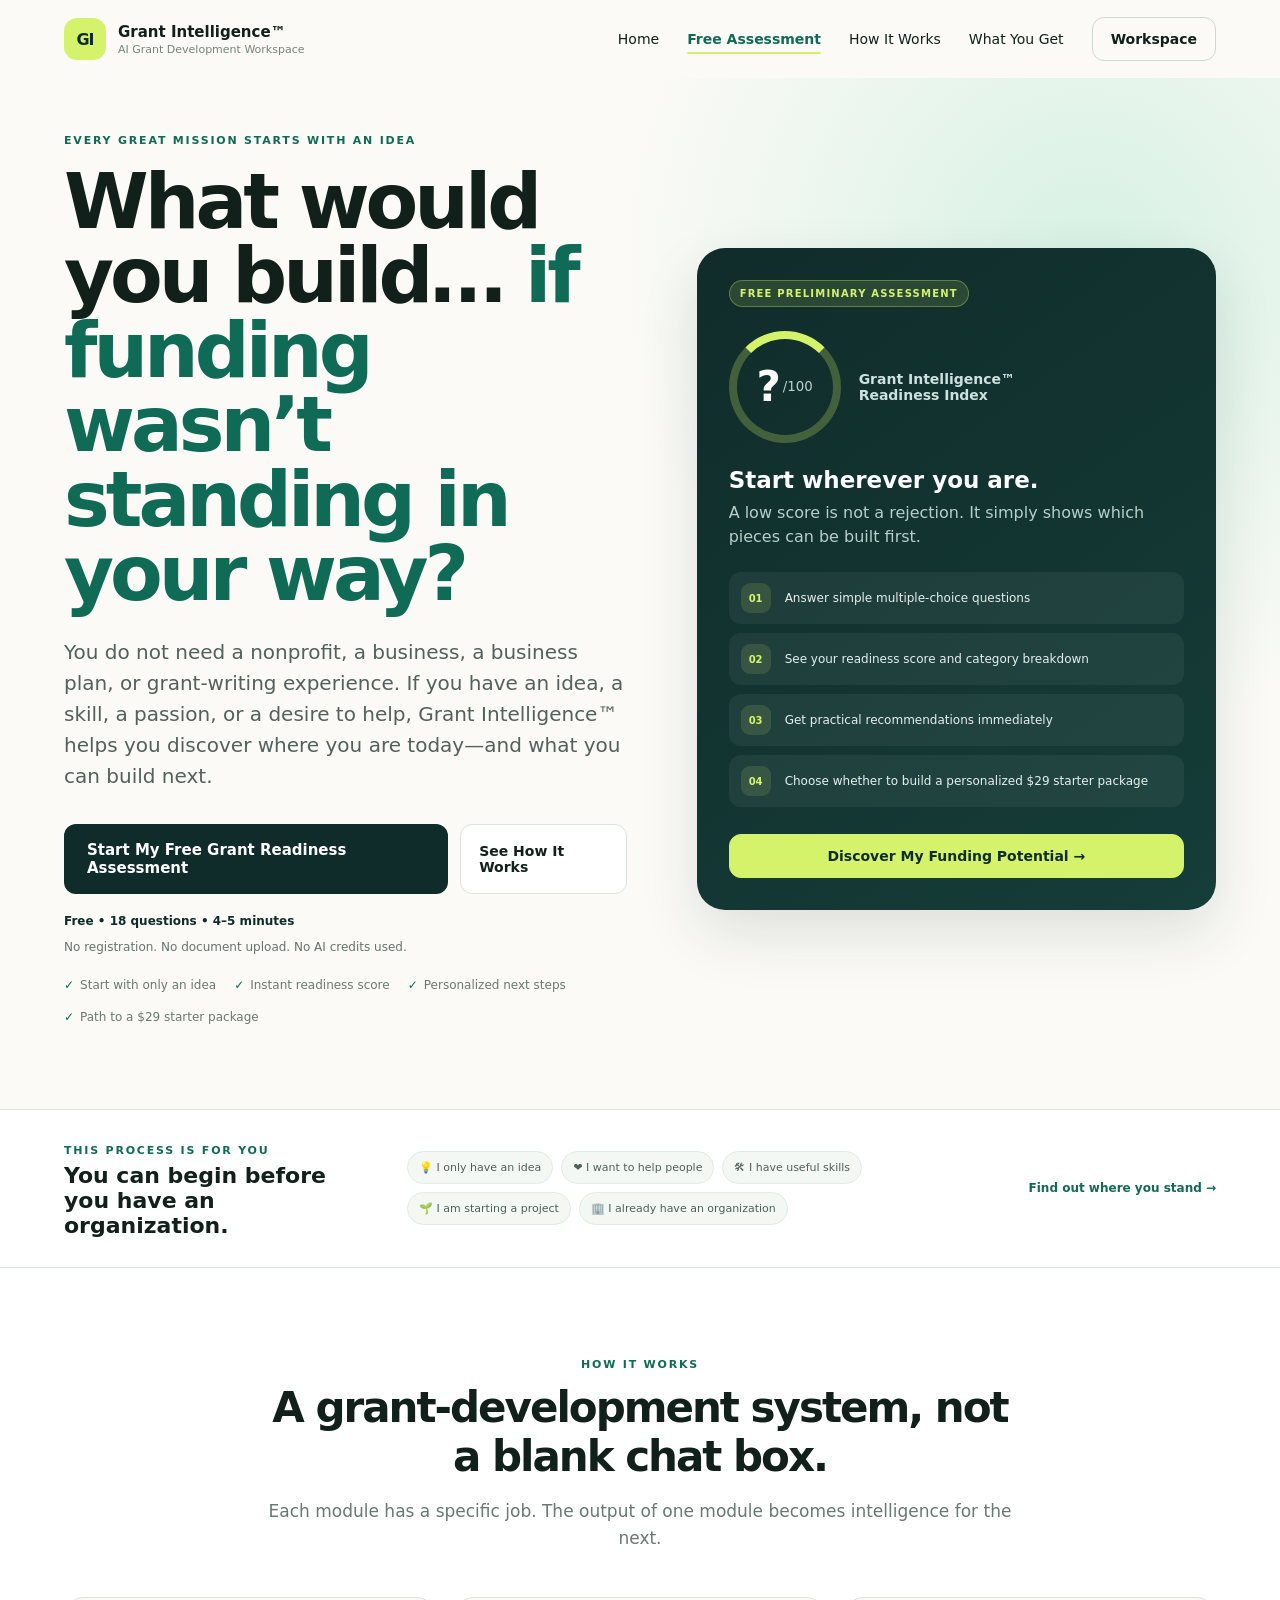
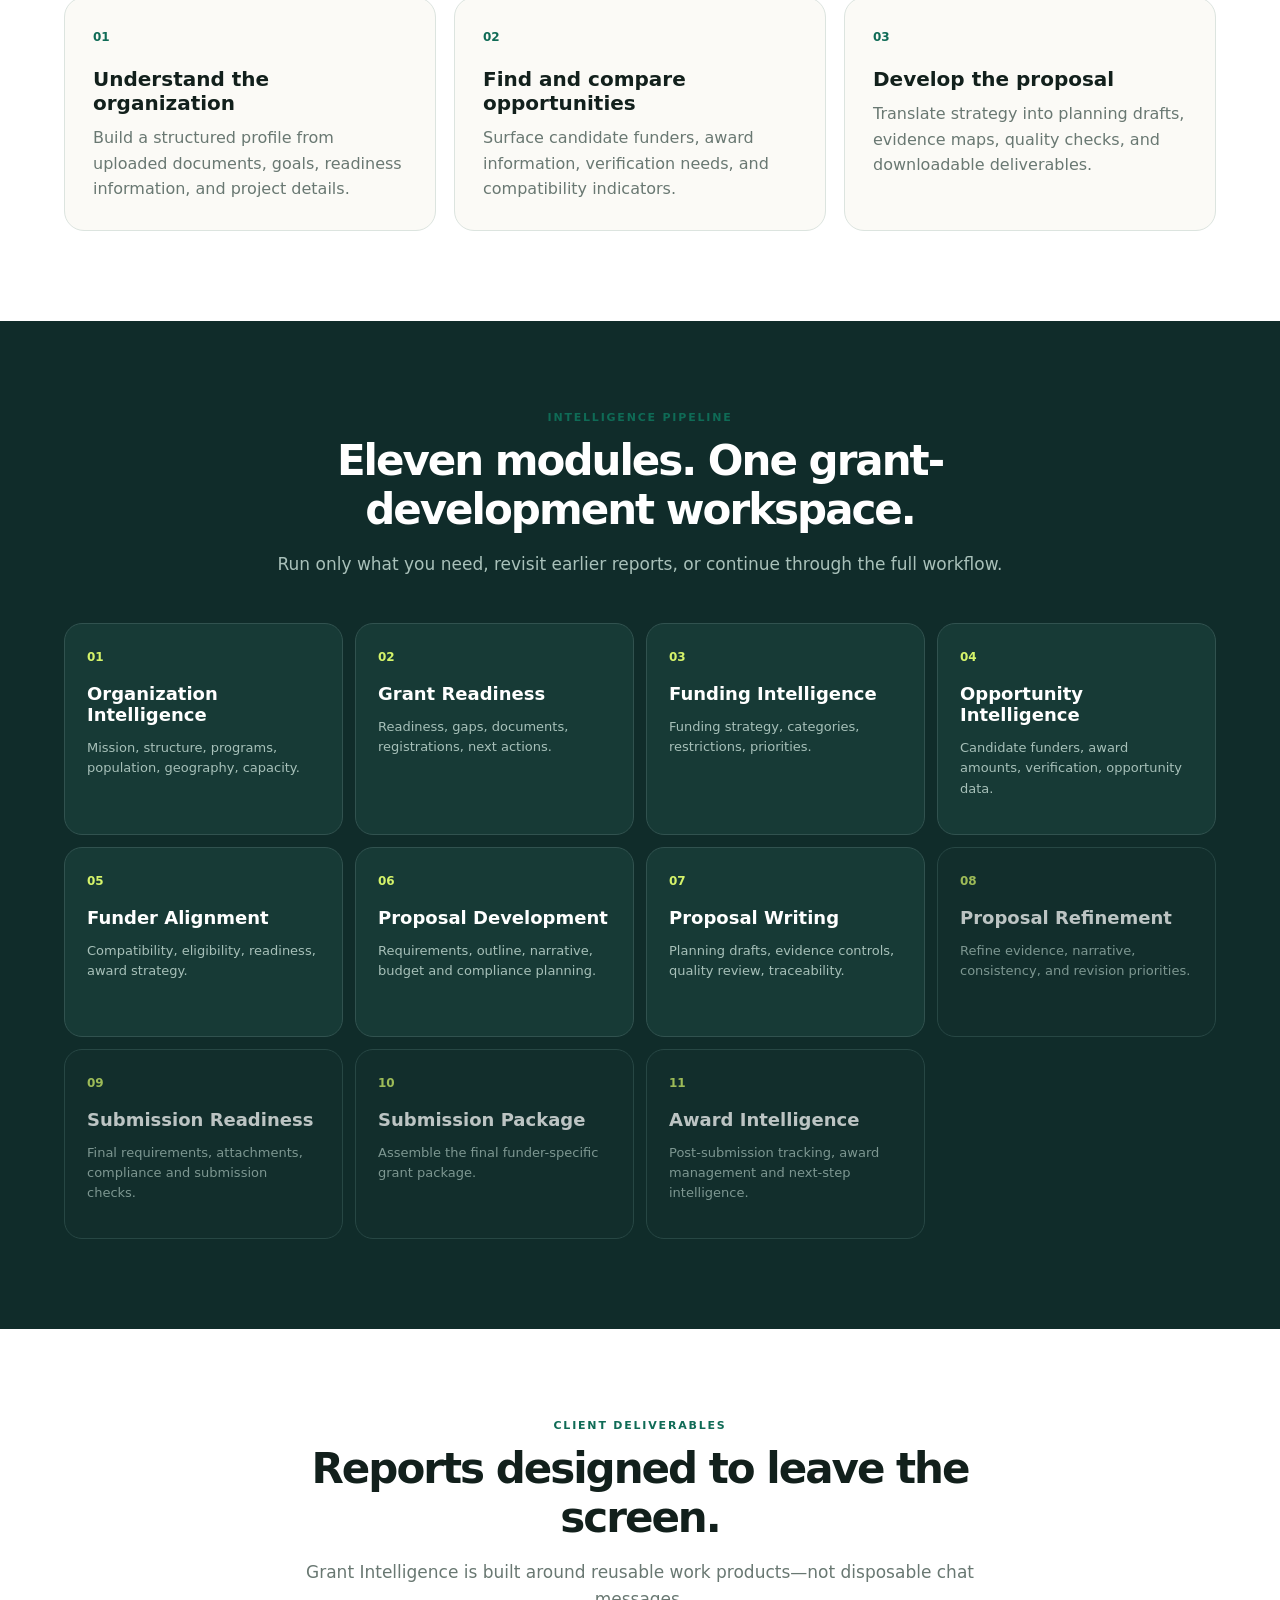
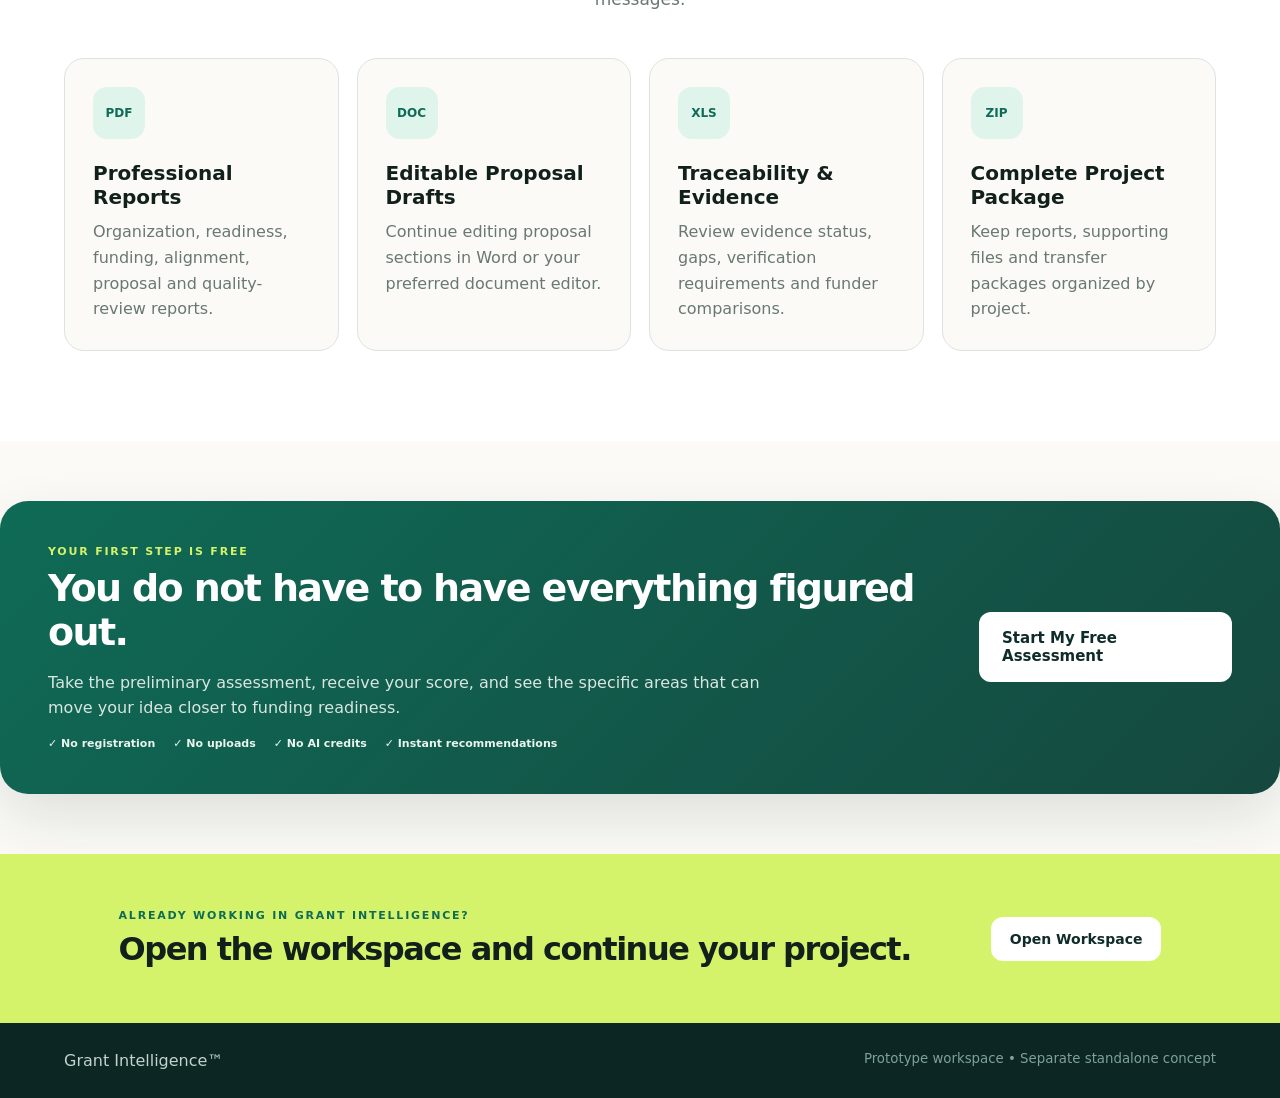
==== index.html @ 26dff858 "Add files via upload" ====
<!doctype html>
<html lang="en">
<head>
  <meta charset="utf-8" />
  <meta name="viewport" content="width=device-width, initial-scale=1" />
  <title>Grant Intelligence™ | AI Grant Development Workspace</title>
  <meta name="description" content="Grant Intelligence is an AI-assisted workspace for grant readiness, opportunity discovery, funder alignment, proposal development, and report generation." />
  <link rel="stylesheet" href="styles.css" />
</head>
<body class="landing-body">
<header class="site-header landing-header">
  <a class="brand" href="index.html" aria-label="Grant Intelligence home">
    <span class="brand-mark">GI</span>
    <span><strong>Grant Intelligence™</strong><small>AI Grant Development Workspace</small></span>
  </a>
  <nav class="landing-nav">
    <a href="index.html">Home</a>
    <a class="nav-assessment" href="readiness.html">Free Assessment</a>
    <a href="#how">How It Works</a>
    <a href="#deliverables">What You Get</a>
    <a class="button button-ghost" href="workspace.html">Workspace</a>
  </nav>
</header>

<main>
  <section class="hero-shell hero-assessment-first">
    <div class="hero-grid">
      <div class="hero-copy">
        <div class="eyebrow">EVERY GREAT MISSION STARTS WITH AN IDEA</div>
        <h1>What would you build… <span>if funding wasn’t standing in your way?</span></h1>
        <p class="hero-lead">You do not need a nonprofit, a business, a business plan, or grant-writing experience. If you have an idea, a skill, a passion, or a desire to help, Grant Intelligence™ helps you discover where you are today—and what you can build next.</p>
        <div class="hero-actions">
          <a class="button button-primary button-large" href="readiness.html">Start My Free Grant Readiness Assessment</a>
          <a class="button button-secondary" href="#how">See How It Works</a>
        </div>
        <div class="hero-free-note"><strong>Free • 18 questions • 4–5 minutes</strong><span>No registration. No document upload. No AI credits used.</span></div>
        <div class="trust-strip">
          <span>Start with only an idea</span><span>Instant readiness score</span><span>Personalized next steps</span><span>Path to a $29 starter package</span>
        </div>
      </div>
      <div class="hero-panel assessment-preview-panel" aria-label="Free assessment preview">
        <div class="assessment-preview-badge">FREE PRELIMINARY ASSESSMENT</div>
        <div class="assessment-preview-score"><div><strong>?</strong><small>/100</small></div><span>Grant Intelligence™ Readiness Index</span></div>
        <div class="assessment-preview-copy"><h3>Start wherever you are.</h3><p>A low score is not a rejection. It simply shows which pieces can be built first.</p></div>
        <div class="assessment-preview-list">
          <div><span>01</span><p>Answer simple multiple-choice questions</p></div>
          <div><span>02</span><p>See your readiness score and category breakdown</p></div>
          <div><span>03</span><p>Get practical recommendations immediately</p></div>
          <div><span>04</span><p>Choose whether to build a personalized $29 starter package</p></div>
        </div>
        <a class="button button-lime assessment-preview-button" href="readiness.html">Discover My Funding Potential →</a>
      </div>
    </div>
  </section>

  <section class="audience-band">
    <div class="audience-inner">
      <div><span class="eyebrow">THIS PROCESS IS FOR YOU</span><h2>You can begin before you have an organization.</h2></div>
      <div class="audience-chips"><span>💡 I only have an idea</span><span>❤️ I want to help people</span><span>🛠 I have useful skills</span><span>🌱 I am starting a project</span><span>🏢 I already have an organization</span></div>
      <a class="text-link" href="readiness.html">Find out where you stand →</a>
    </div>
  </section>

  <section id="how" class="section section-light">
    <div class="section-heading"><div class="eyebrow">HOW IT WORKS</div><h2>A grant-development system, not a blank chat box.</h2><p>Each module has a specific job. The output of one module becomes intelligence for the next.</p></div>
    <div class="steps-grid">
      <article><span>01</span><h3>Understand the organization</h3><p>Build a structured profile from uploaded documents, goals, readiness information, and project details.</p></article>
      <article><span>02</span><h3>Find and compare opportunities</h3><p>Surface candidate funders, award information, verification needs, and compatibility indicators.</p></article>
      <article><span>03</span><h3>Develop the proposal</h3><p>Translate strategy into planning drafts, evidence maps, quality checks, and downloadable deliverables.</p></article>
    </div>
  </section>

  <section id="modules" class="section module-showcase">
    <div class="section-heading inverse"><div class="eyebrow">INTELLIGENCE PIPELINE</div><h2>Eleven modules. One grant-development workspace.</h2><p>Run only what you need, revisit earlier reports, or continue through the full workflow.</p></div>
    <div class="module-roadmap">
      <div class="road-card"><span>01</span><h3>Organization Intelligence</h3><p>Mission, structure, programs, population, geography, capacity.</p></div>
      <div class="road-card"><span>02</span><h3>Grant Readiness</h3><p>Readiness, gaps, documents, registrations, next actions.</p></div>
      <div class="road-card"><span>03</span><h3>Funding Intelligence</h3><p>Funding strategy, categories, restrictions, priorities.</p></div>
      <div class="road-card"><span>04</span><h3>Opportunity Intelligence</h3><p>Candidate funders, award amounts, verification, opportunity data.</p></div>
      <div class="road-card"><span>05</span><h3>Funder Alignment</h3><p>Compatibility, eligibility, readiness, award strategy.</p></div>
      <div class="road-card"><span>06</span><h3>Proposal Development</h3><p>Requirements, outline, narrative, budget and compliance planning.</p></div>
      <div class="road-card"><span>07</span><h3>Proposal Writing</h3><p>Planning drafts, evidence controls, quality review, traceability.</p></div>
      <div class="road-card future"><span>08</span><h3>Proposal Refinement</h3><p>Refine evidence, narrative, consistency, and revision priorities.</p></div>
      <div class="road-card future"><span>09</span><h3>Submission Readiness</h3><p>Final requirements, attachments, compliance and submission checks.</p></div>
      <div class="road-card future"><span>10</span><h3>Submission Package</h3><p>Assemble the final funder-specific grant package.</p></div>
      <div class="road-card future"><span>11</span><h3>Award Intelligence</h3><p>Post-submission tracking, award management and next-step intelligence.</p></div>
    </div>
  </section>

  <section id="deliverables" class="section section-light">
    <div class="section-heading"><div class="eyebrow">CLIENT DELIVERABLES</div><h2>Reports designed to leave the screen.</h2><p>Grant Intelligence is built around reusable work products—not disposable chat messages.</p></div>
    <div class="deliverables-grid">
      <article><div class="file-icon">PDF</div><h3>Professional Reports</h3><p>Organization, readiness, funding, alignment, proposal and quality-review reports.</p></article>
      <article><div class="file-icon">DOC</div><h3>Editable Proposal Drafts</h3><p>Continue editing proposal sections in Word or your preferred document editor.</p></article>
      <article><div class="file-icon">XLS</div><h3>Traceability & Evidence</h3><p>Review evidence status, gaps, verification requirements and funder comparisons.</p></article>
      <article><div class="file-icon">ZIP</div><h3>Complete Project Package</h3><p>Keep reports, supporting files and transfer packages organized by project.</p></article>
    </div>
  </section>

  <section class="home-assessment-cta">
    <div class="home-assessment-cta-copy">
      <div class="eyebrow">YOUR FIRST STEP IS FREE</div>
      <h2>You do not have to have everything figured out.</h2>
      <p>Take the preliminary assessment, receive your score, and see the specific areas that can move your idea closer to funding readiness.</p>
      <div class="home-assessment-bullets"><span>✓ No registration</span><span>✓ No uploads</span><span>✓ No AI credits</span><span>✓ Instant recommendations</span></div>
    </div>
    <a class="button button-light button-large" href="readiness.html">Start My Free Assessment</a>
  </section>

  <section class="cta-band">
    <div><div class="eyebrow">ALREADY WORKING IN GRANT INTELLIGENCE?</div><h2>Open the workspace and continue your project.</h2></div>
    <a class="button button-light" href="workspace.html">Open Workspace</a>
  </section>
</main>

<footer class="site-footer"><span>Grant Intelligence™</span><small>Prototype workspace • Separate standalone concept</small></footer>
</body>
</html>
---- styles.css ----
:root{--ink:#12201c;--navy:#102c2a;--green:#0f6b56;--mint:#dff4ea;--lime:#d5f36a;--sand:#f5f1e8;--cream:#fbfaf6;--line:#dce4df;--muted:#697872;--white:#fff;--shadow:0 24px 60px rgba(16,44,42,.12)}
*{box-sizing:border-box}html{scroll-behavior:smooth}body{margin:0;font-family:Inter,ui-sans-serif,system-ui,-apple-system,BlinkMacSystemFont,"Segoe UI",sans-serif;color:var(--ink);background:var(--cream)}a{text-decoration:none;color:inherit}button,input,textarea{font:inherit}button{cursor:pointer}.brand{display:flex;align-items:center;gap:12px}.brand-mark{display:grid;place-items:center;width:42px;height:42px;border-radius:13px;background:var(--lime);color:var(--navy);font-weight:900;letter-spacing:-1px}.brand strong{display:block;font-size:15px}.brand small{display:block;color:#77847f;font-size:11px;margin-top:2px}.site-header{height:78px;display:flex;align-items:center;justify-content:space-between;padding:0 5vw}.landing-header{background:var(--cream)}.landing-nav{display:flex;align-items:center;gap:28px;font-size:14px}.button{display:inline-flex;align-items:center;justify-content:center;border-radius:12px;padding:13px 18px;border:1px solid transparent;font-weight:750;font-size:14px}.button-primary{background:var(--navy);color:white}.button-secondary{background:white;border-color:var(--line);color:var(--ink)}.button-ghost{border-color:#ccd8d2}.button-light{background:white;color:var(--navy)}.hero-shell{padding:50px 5vw 85px;background:radial-gradient(circle at 85% 18%,#d7f1e4 0,rgba(215,241,228,0) 34%),var(--cream)}.hero-grid{max-width:1280px;margin:auto;display:grid;grid-template-columns:1.1fr .9fr;gap:70px;align-items:center}.eyebrow{font-size:11px;font-weight:900;letter-spacing:1.8px;color:var(--green)}.hero-copy h1{font-size:clamp(48px,6vw,78px);line-height:.97;letter-spacing:-4px;margin:18px 0 25px;max-width:760px}.hero-copy h1 span{color:var(--green)}.hero-lead{font-size:20px;line-height:1.55;color:#52615c;max-width:720px}.hero-actions{display:flex;gap:12px;margin:32px 0}.trust-strip{display:flex;gap:18px;flex-wrap:wrap;color:#6b7873;font-size:12px}.trust-strip span:before{content:'✓';color:var(--green);font-weight:900;margin-right:6px}.hero-panel{background:var(--navy);border-radius:28px;padding:28px;color:white;box-shadow:var(--shadow);transform:rotate(1deg)}.preview-top{display:grid;gap:4px}.preview-top span{font-size:10px;letter-spacing:1.5px;color:#9fc2b9}.preview-top strong{font-size:22px}.preview-top em{font-style:normal;color:#c1d8d1;font-size:12px}.preview-progress{height:8px;background:#284946;border-radius:10px;margin:20px 0 26px;overflow:hidden}.preview-progress i{display:block;height:100%;background:var(--lime)}.preview-cards{display:grid;gap:10px}.preview-cards article{display:grid;grid-template-columns:42px 1fr 32px;gap:12px;align-items:center;padding:15px;border-radius:14px;background:#183936}.preview-cards article.active{outline:1px solid var(--lime);background:#204640}.preview-cards b{width:38px;height:38px;border-radius:10px;background:#244b47;display:grid;place-items:center;font-size:12px;color:#cce4dc}.preview-cards strong{display:block}.preview-cards small{display:block;color:#9ebbb4;margin-top:3px}.status{width:28px;height:28px;border-radius:50%;display:grid;place-items:center}.status.done{background:#285f4e;color:#bdf8d9}.status.ready{background:var(--lime);color:var(--navy)}.status.wait{background:#294844;color:#819f97}.section{padding:90px 5vw}.section-light{background:white}.section-heading{max-width:760px;margin:0 auto 45px;text-align:center}.section-heading h2{font-size:42px;letter-spacing:-2px;margin:12px 0}.section-heading p{font-size:17px;color:var(--muted);line-height:1.6}.steps-grid,.deliverables-grid{max-width:1180px;margin:auto;display:grid;grid-template-columns:repeat(3,1fr);gap:18px}.steps-grid article,.deliverables-grid article{padding:28px;border:1px solid var(--line);border-radius:20px;background:var(--cream)}.steps-grid span{font-size:12px;font-weight:900;color:var(--green)}.steps-grid h3,.deliverables-grid h3{font-size:20px;margin:22px 0 10px}.steps-grid p,.deliverables-grid p{margin:0;color:var(--muted);line-height:1.6}.module-showcase{background:var(--navy);color:white}.section-heading.inverse p{color:#a9c1ba}.module-roadmap{max-width:1240px;margin:auto;display:grid;grid-template-columns:repeat(4,1fr);gap:12px}.road-card{min-height:190px;padding:22px;border:1px solid #31524f;border-radius:18px;background:#173a36}.road-card span{font-size:12px;color:var(--lime);font-weight:900}.road-card h3{font-size:18px;margin:18px 0 8px}.road-card p{font-size:13px;line-height:1.55;color:#a7c0b9}.road-card.future{background:#132f2d;opacity:.72}.deliverables-grid{grid-template-columns:repeat(4,1fr)}.file-icon{width:52px;height:52px;border-radius:14px;background:var(--mint);color:var(--green);display:grid;place-items:center;font-size:12px;font-weight:900}.cta-band{padding:55px 6vw;background:var(--lime);display:flex;justify-content:center;align-items:center;gap:80px}.cta-band h2{margin:8px 0 0;font-size:32px;letter-spacing:-1.5px}.site-footer{padding:28px 5vw;display:flex;justify-content:space-between;background:#0c2624;color:#c2d3ce}.site-footer small{color:#7fa198}
/* workspace */.app-body{background:#f3f5f1}.app-shell{min-height:100vh;display:grid;grid-template-columns:245px 1fr}.sidebar{position:sticky;top:0;height:100vh;background:#0c2927;color:white;padding:26px 18px;display:flex;flex-direction:column}.app-brand{padding:0 9px 28px;border-bottom:1px solid #21423e}.app-brand small{color:#84a69e}.side-nav{display:grid;gap:6px;padding:24px 0}.side-nav a{display:flex;gap:12px;align-items:center;padding:12px 13px;border-radius:10px;color:#a9c4bd;font-size:14px}.side-nav a.active,.side-nav a:hover{background:#173b37;color:white}.side-nav span{width:20px;text-align:center}.sidebar-bottom{margin-top:auto;display:grid;gap:10px}.sidebar-bottom>a{color:#91aca5;font-size:12px;padding-left:8px}.account-badge{display:flex;gap:10px;align-items:center;padding:12px 8px;border-top:1px solid #21423e;margin-top:20px}.account-badge>span{width:34px;height:34px;border-radius:10px;background:var(--lime);color:var(--navy);display:grid;place-items:center;font-weight:900;font-size:11px}.account-badge strong{display:block;font-size:12px}.account-badge small{color:#809f98;font-size:10px}.workspace-main{padding:34px 38px 80px;max-width:1600px;width:100%;margin:auto}.workspace-header{display:flex;justify-content:space-between;align-items:flex-start;margin-bottom:26px}.workspace-header h1{font-size:34px;letter-spacing:-1.5px;margin:3px 0}.workspace-header p{color:var(--muted);margin:0}.crumb{font-size:11px!important;text-transform:uppercase;letter-spacing:1px}.header-actions{display:flex;gap:10px}.icon-button{width:44px;height:44px;border:1px solid var(--line);background:white;border-radius:12px}.project-hero{padding:28px 30px;border-radius:22px;background:linear-gradient(120deg,#10312e,#19483f);color:white;display:flex;justify-content:space-between;align-items:center;margin-bottom:26px}.project-label{font-size:10px;letter-spacing:1.5px;color:#a9c7c0}.project-hero h2{font-size:28px;margin:8px 0}.project-hero p{color:#a9c7c0;margin:0}.progress-block{display:flex;align-items:center;gap:15px}.progress-block strong,.progress-block small{display:block}.progress-block small{color:#a9c7c0;margin-top:5px}.progress-ring{--p:50;width:72px;height:72px;border-radius:50%;display:grid;place-items:center;background:conic-gradient(var(--lime) calc(var(--p)*1%),#31544f 0);position:relative}.progress-ring:before{content:'';position:absolute;inset:7px;background:#173d38;border-radius:50%}.progress-ring span{position:relative;font-size:13px;font-weight:900}.workspace-grid{display:grid;grid-template-columns:minmax(0,1.7fr) minmax(300px,.7fr);gap:22px}.workspace-column{min-width:0}.section-bar{display:flex;justify-content:space-between;align-items:end;margin:10px 0 14px}.section-bar h2{font-size:22px;letter-spacing:-.7px;margin:3px 0}.section-bar p{margin:0;color:var(--muted);font-size:13px}.text-button{border:0;background:none;color:var(--green);font-weight:800;font-size:12px}.module-list{display:grid;gap:10px}.module-item{display:grid;grid-template-columns:50px 1fr auto;align-items:center;gap:14px;background:white;border:1px solid var(--line);border-radius:16px;padding:15px 16px}.module-num{width:44px;height:44px;border-radius:12px;background:#edf2ef;display:grid;place-items:center;font-size:11px;font-weight:900;color:#42615a}.module-item.complete .module-num{background:var(--mint);color:var(--green)}.module-item.ready{border-color:#9ecab9;box-shadow:0 0 0 2px rgba(15,107,86,.05)}.module-item h3{font-size:14px;margin:0 0 4px}.module-item p{font-size:11px;color:var(--muted);margin:0}.module-actions{display:flex;gap:7px;align-items:center}.mini-action{border:1px solid var(--line);background:white;border-radius:9px;padding:8px 10px;font-size:11px;font-weight:750}.run-action{background:var(--navy);color:white;border-color:var(--navy)}.state-pill{font-size:10px;padding:6px 8px;border-radius:20px;background:#f0f2ef;color:#72817c}.state-pill.done{background:#e4f6ed;color:#167057}.state-pill.locked{background:#f0f0ed}.advisor-card,.mini-panel{background:white;border:1px solid var(--line);border-radius:18px;padding:20px;margin-bottom:16px}.advisor-head{display:flex;align-items:center;gap:10px}.advisor-icon{width:39px;height:39px;border-radius:12px;background:var(--lime);display:grid;place-items:center;font-weight:900;color:var(--navy)}.advisor-head strong,.advisor-head small{display:block}.advisor-head small{color:var(--muted);font-size:10px}.advisor-card>p{font-size:13px;line-height:1.6;color:#53645f}.advisor-callout{padding:13px;border-radius:12px;background:#f3f8f5;margin:15px 0}.advisor-callout strong,.advisor-callout span{display:block;font-size:11px}.advisor-callout span{color:var(--muted);margin-top:4px}.full{width:100%}.mini-head{display:flex;justify-content:space-between;align-items:center}.mini-head h3{font-size:14px}.download-row{display:grid;grid-template-columns:38px 1fr 30px;gap:9px;align-items:center;padding:11px 0;border-top:1px solid #edf0ed}.download-row strong,.download-row small{display:block}.download-row strong{font-size:11px}.download-row small{font-size:9px;color:var(--muted)}.download-row button{border:0;background:none}.doc{width:34px;height:34px;border-radius:8px;display:grid;place-items:center;font-size:8px;font-weight:900}.doc.pdf{background:#fce9e7;color:#aa3c31}.doc.docx{background:#e6eefc;color:#315caa}.doc.xls{background:#e3f3e9;color:#2f7c4a}.opportunity-section,.report-library{margin-top:30px;padding:24px;background:white;border:1px solid var(--line);border-radius:20px}.selection-count{font-size:11px;background:#eff4f1;padding:8px 11px;border-radius:30px}.opportunity-grid{display:grid;grid-template-columns:repeat(3,1fr);gap:12px}.opp-card{border:1px solid var(--line);border-radius:16px;padding:18px;position:relative;transition:.2s}.opp-card.selected{border-color:var(--green);background:#f4fbf7;box-shadow:0 0 0 2px rgba(15,107,86,.08)}.opp-top{display:flex;justify-content:space-between;gap:10px}.opp-card h3{font-size:15px;margin:12px 0 4px}.opp-card p{font-size:11px;color:var(--muted);margin:0}.match{font-size:11px;font-weight:900;color:var(--green)}.award{margin-top:14px;padding-top:12px;border-top:1px solid #edf0ed;display:flex;justify-content:space-between;font-size:10px}.opp-select{position:absolute;top:15px;right:15px}.selection-actions{display:flex;justify-content:space-between;align-items:center;margin-top:18px;padding-top:16px;border-top:1px solid #edf0ed}.selection-actions p{font-size:11px;color:var(--muted)}.button:disabled{opacity:.45;cursor:not-allowed}.report-table{display:grid}.table-head,.table-row{display:grid;grid-template-columns:2fr .7fr .7fr 1fr;gap:10px;align-items:center}.table-head{font-size:9px;text-transform:uppercase;letter-spacing:1px;color:#83908b;padding:10px}.table-row{padding:13px 10px;border-top:1px solid #edf0ed;font-size:11px}.table-row b{color:var(--green);margin-right:8px}.table-row button{padding:5px 7px;border:1px solid var(--line);background:white;border-radius:6px;font-size:9px;margin-right:4px}.pill{justify-self:start;font-size:9px;padding:5px 8px;border-radius:20px}.pill.complete{background:#e5f5ed;color:#216c55}.pill.review{background:#f4efdc;color:#88731e}.modal{position:fixed;inset:0;background:rgba(11,33,31,.52);display:none;align-items:center;justify-content:center;padding:20px;z-index:30}.modal.open{display:flex}.modal-card{background:white;border-radius:20px;padding:28px;width:min(520px,95vw);position:relative;box-shadow:var(--shadow)}.modal-card h2{margin:8px 0 22px}.modal-card label{display:grid;gap:7px;font-size:11px;font-weight:800;margin:14px 0}.modal-card input,.modal-card textarea{border:1px solid var(--line);border-radius:10px;padding:12px;background:#fbfcfa}.modal-card textarea{min-height:90px}.modal-close{position:absolute;top:14px;right:14px;border:0;background:none;font-size:24px}.modal-actions{display:flex;justify-content:flex-end;gap:8px;margin-top:20px}
@media(max-width:1050px){.hero-grid{grid-template-columns:1fr}.hero-panel{transform:none}.module-roadmap{grid-template-columns:repeat(2,1fr)}.deliverables-grid{grid-template-columns:repeat(2,1fr)}.app-shell{grid-template-columns:76px 1fr}.sidebar{padding:20px 10px}.sidebar .brand span:last-child,.side-nav a:not(.active){font-size:0}.side-nav a{justify-content:center}.side-nav a span{font-size:18px}.sidebar-bottom{display:none}.workspace-grid{grid-template-columns:1fr}.opportunity-grid{grid-template-columns:repeat(2,1fr)}}
@media(max-width:700px){.landing-nav a:not(.button){display:none}.hero-copy h1{font-size:48px;letter-spacing:-2.5px}.steps-grid,.deliverables-grid,.module-roadmap,.opportunity-grid{grid-template-columns:1fr}.cta-band{flex-direction:column;gap:20px;text-align:center}.app-shell{display:block}.sidebar{position:static;height:auto;display:flex;flex-direction:row;align-items:center}.side-nav,.sidebar-bottom{display:none}.workspace-main{padding:20px}.workspace-header,.project-hero,.section-bar,.selection-actions{align-items:flex-start;gap:15px;flex-direction:column}.progress-block{margin-top:20px}.module-item{grid-template-columns:42px 1fr}.module-actions{grid-column:1/-1}.report-table{overflow-x:auto}.table-head,.table-row{min-width:680px}}

/* Assessment-first homepage additions */
.nav-assessment{font-weight:850;color:var(--green);position:relative}.nav-assessment:after{content:'';position:absolute;left:0;right:0;bottom:-7px;height:2px;background:var(--lime);border-radius:2px}.button-large{padding:16px 22px;font-size:15px}.button-lime{background:var(--lime);color:var(--navy);border-color:var(--lime)}.button-lime:hover{filter:brightness(.97)}
.hero-assessment-first{padding-top:56px}.hero-assessment-first .hero-grid{grid-template-columns:1.04fr .96fr}.hero-assessment-first .hero-copy h1{max-width:820px}.hero-free-note{display:flex;gap:12px;align-items:center;flex-wrap:wrap;margin:-12px 0 24px;color:#66736e;font-size:12px}.hero-free-note strong{color:var(--navy)}
.assessment-preview-panel{transform:none;background:linear-gradient(145deg,#102c2a,#153d39);padding:32px}.assessment-preview-badge{display:inline-flex;background:rgba(213,243,106,.13);border:1px solid rgba(213,243,106,.32);color:var(--lime);padding:7px 10px;border-radius:999px;font-size:10px;font-weight:900;letter-spacing:1.2px}.assessment-preview-score{display:flex;align-items:center;gap:18px;margin:24px 0}.assessment-preview-score>div{width:112px;height:112px;border:8px solid rgba(213,243,106,.25);border-top-color:var(--lime);border-radius:50%;display:flex;align-items:center;justify-content:center;gap:2px}.assessment-preview-score strong{font-size:42px}.assessment-preview-score small{color:#b8d1ca}.assessment-preview-score>span{font-size:14px;color:#cfe1dc;font-weight:800;max-width:160px}.assessment-preview-copy h3{font-size:23px;margin:0 0 8px}.assessment-preview-copy p{color:#b8cec8;line-height:1.55;margin:0}.assessment-preview-list{display:grid;gap:9px;margin:22px 0}.assessment-preview-list div{display:grid;grid-template-columns:34px 1fr;align-items:center;gap:10px;padding:11px 12px;border-radius:12px;background:rgba(255,255,255,.055)}.assessment-preview-list span{display:grid;place-items:center;width:30px;height:30px;border-radius:9px;background:rgba(213,243,106,.13);color:var(--lime);font-size:10px;font-weight:900}.assessment-preview-list p{margin:0;color:#e6f0ed;font-size:12px;line-height:1.4}.assessment-preview-button{width:100%;margin-top:5px}
.audience-band{background:#fff;border-top:1px solid var(--line);border-bottom:1px solid var(--line);padding:29px 5vw}.audience-inner{max-width:1280px;margin:auto;display:grid;grid-template-columns:.9fr 1.7fr auto;align-items:center;gap:30px}.audience-inner h2{font-size:22px;margin:5px 0 0}.audience-chips{display:flex;flex-wrap:wrap;gap:8px}.audience-chips span{padding:9px 11px;background:#f4f8f5;border:1px solid #e2ebe6;border-radius:999px;font-size:11px;color:#4e605a}.text-link{font-size:12px;font-weight:850;color:var(--green);white-space:nowrap}
.home-assessment-cta{max-width:1280px;margin:60px auto;padding:44px 48px;border-radius:28px;background:linear-gradient(135deg,var(--green),#15483f);color:#fff;display:flex;align-items:center;justify-content:space-between;gap:36px;box-shadow:var(--shadow)}.home-assessment-cta .eyebrow{color:var(--lime)}.home-assessment-cta h2{font-size:38px;letter-spacing:-1.6px;margin:8px 0 10px}.home-assessment-cta p{max-width:760px;color:#d8e7e2;line-height:1.6}.home-assessment-bullets{display:flex;flex-wrap:wrap;gap:12px 18px;font-size:11px;color:#e9f4f0}.home-assessment-bullets span{font-weight:700}
@media(max-width:1050px){.audience-inner{grid-template-columns:1fr}.home-assessment-cta{margin:40px 5vw}.hero-assessment-first .hero-grid{grid-template-columns:1fr}}
@media(max-width:700px){.nav-assessment{display:block!important}.landing-nav .nav-assessment{font-size:0}.landing-nav .nav-assessment:before{content:'Free';font-size:12px}.hero-actions{flex-direction:column;align-items:stretch}.hero-actions .button{width:100%}.hero-free-note{display:grid;gap:4px}.assessment-preview-score{align-items:center}.audience-band{padding:22px 5vw}.home-assessment-cta{padding:30px 24px;flex-direction:column;align-items:flex-start}.home-assessment-cta h2{font-size:30px}.home-assessment-cta .button{width:100%}}
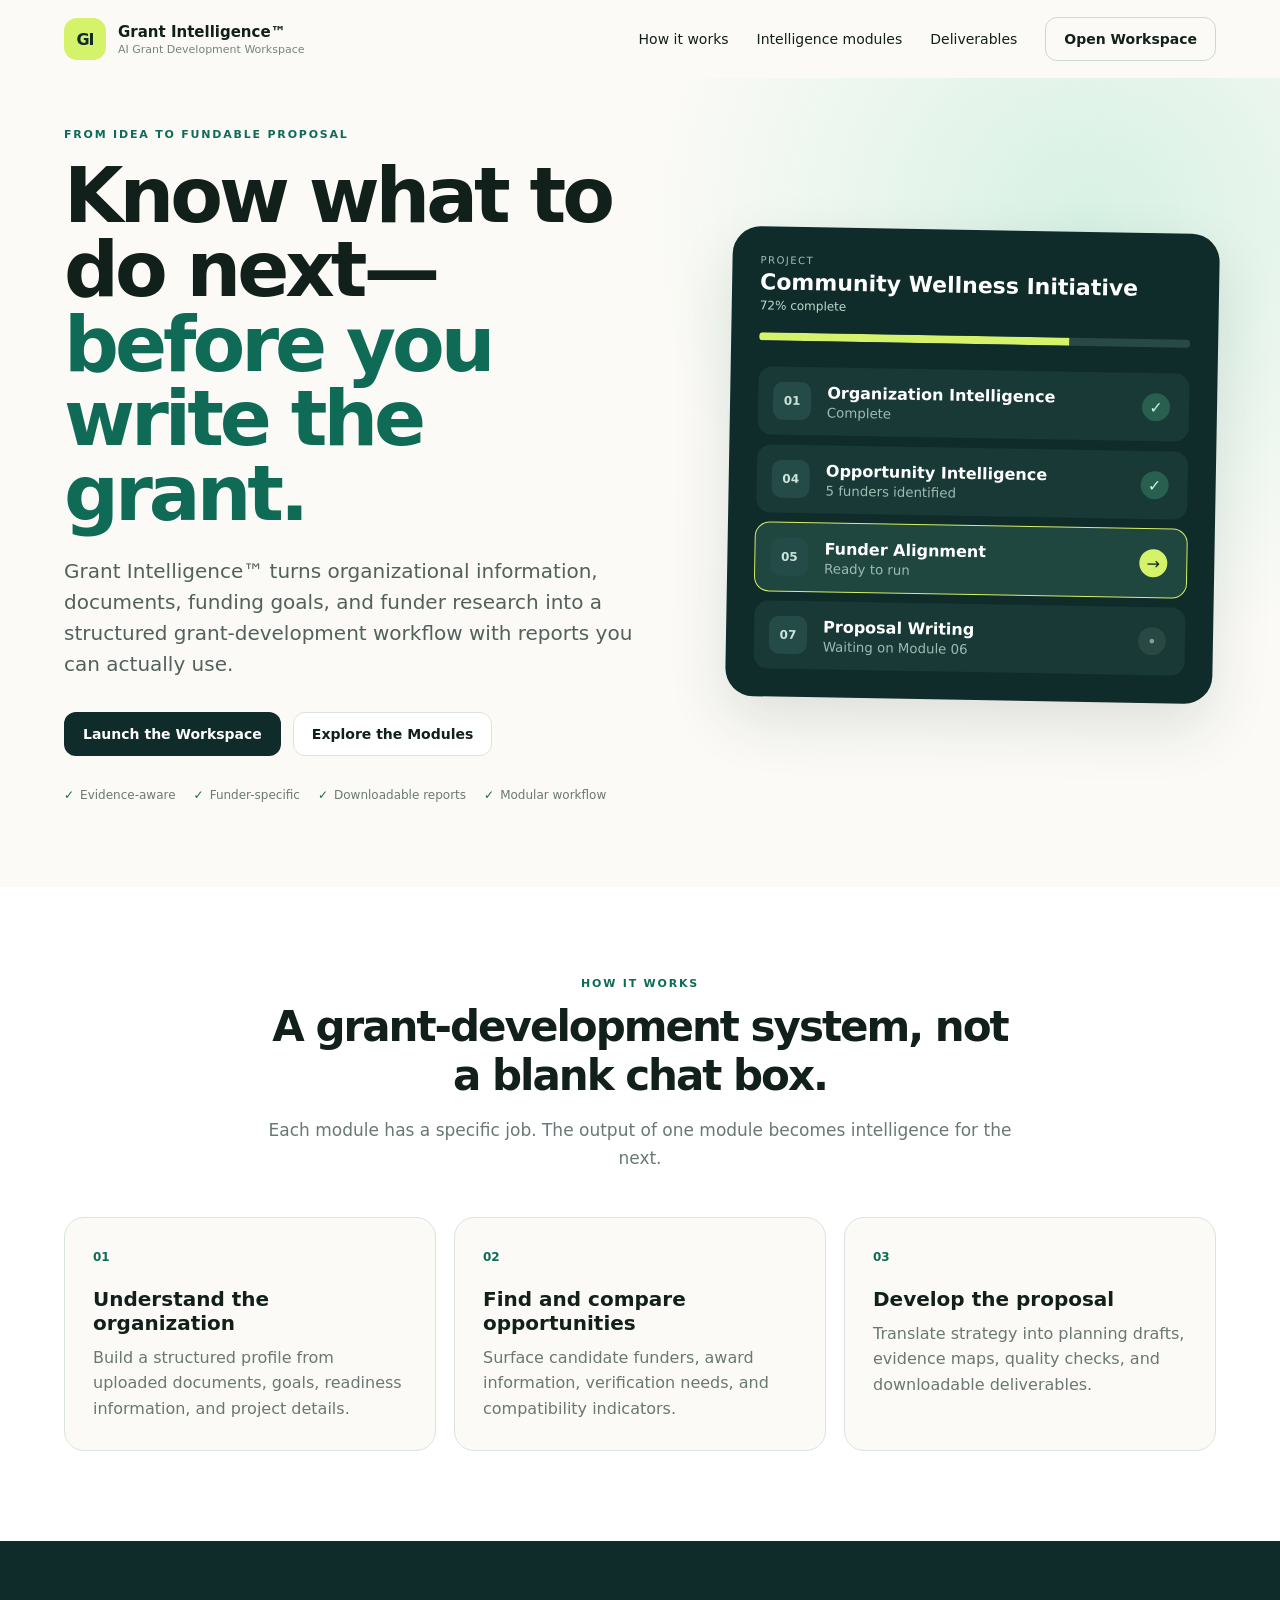
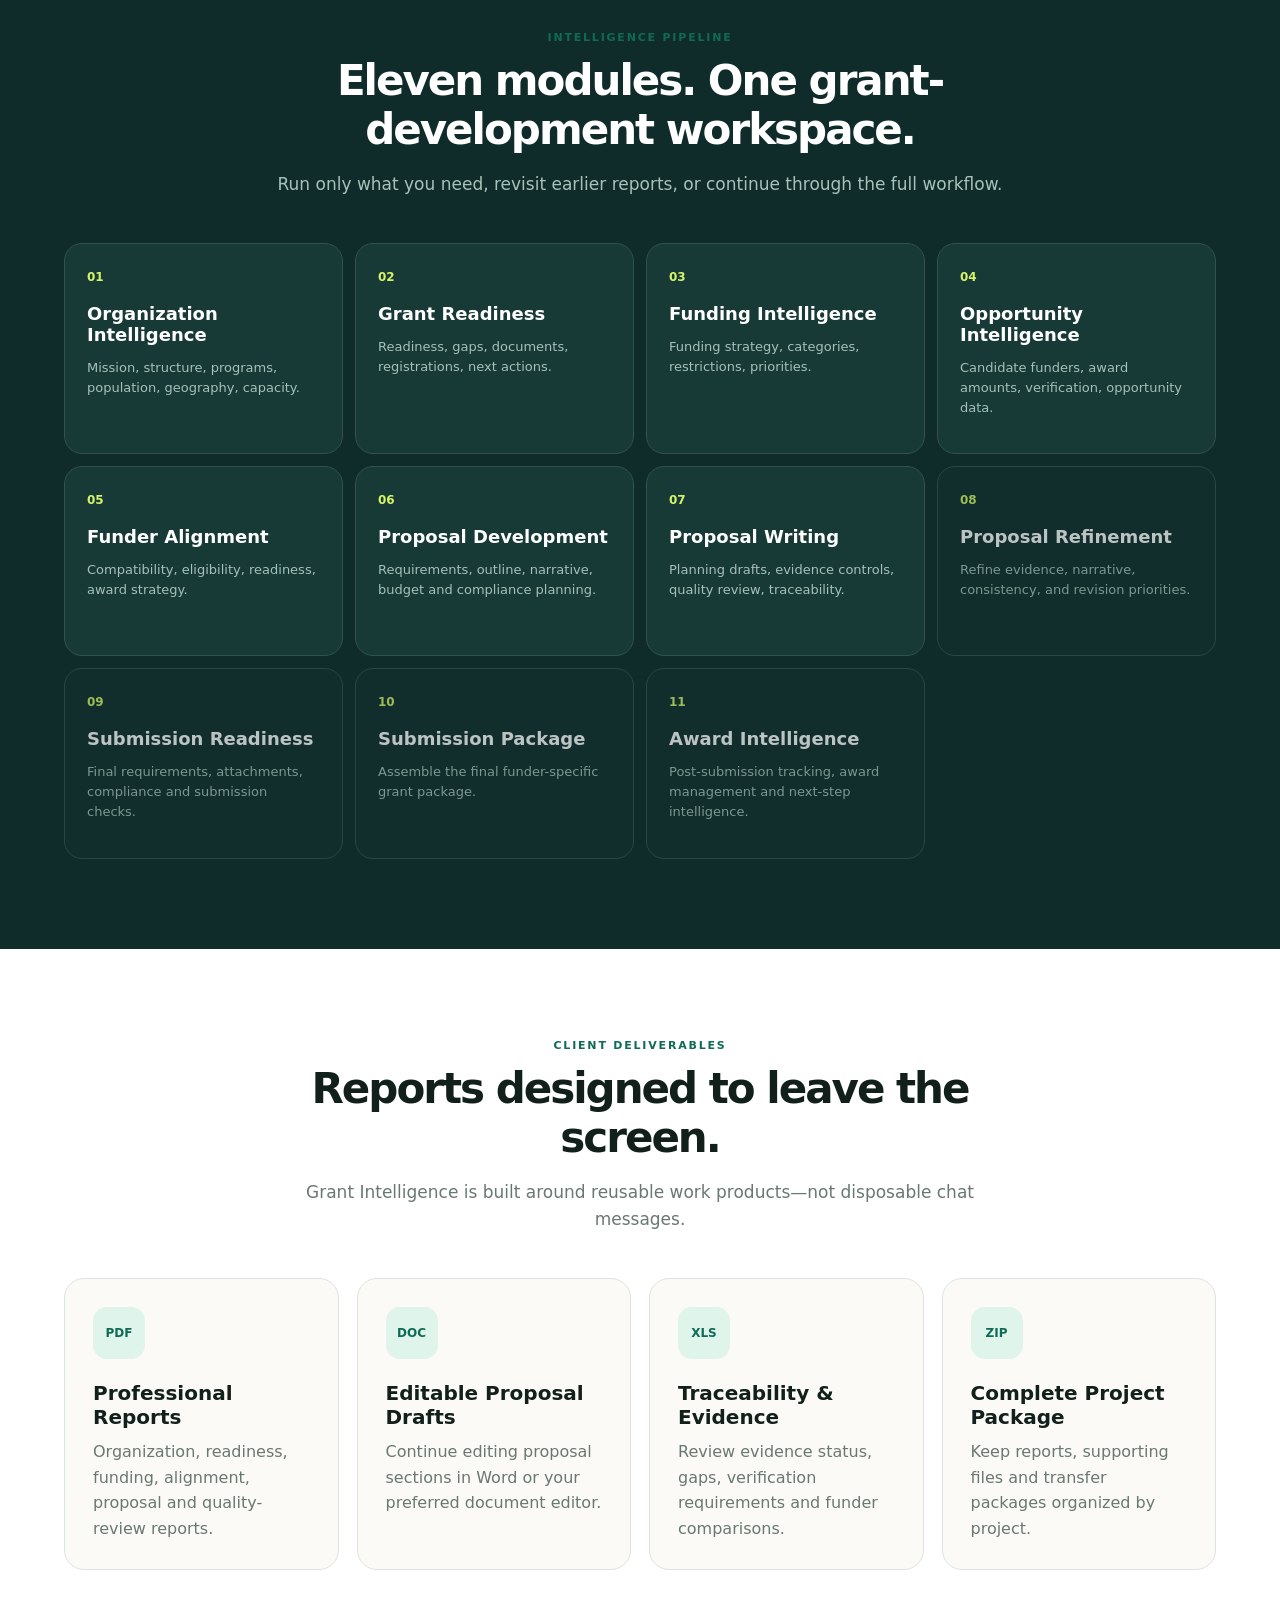
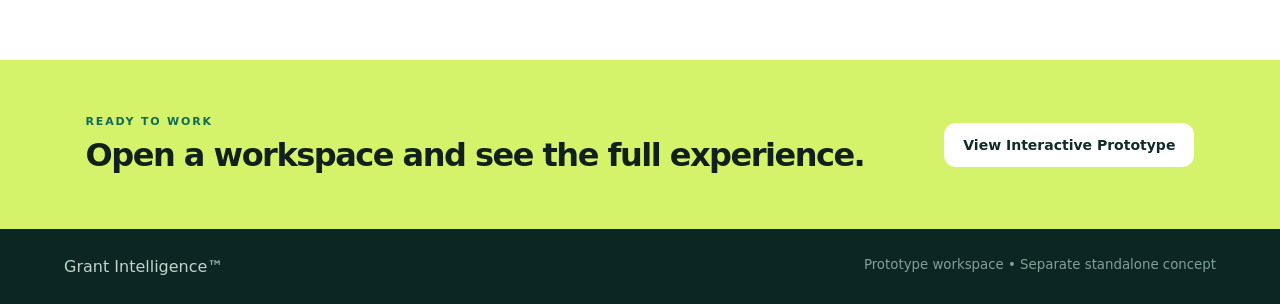
==== commit 55e78142: "Add files via upload" ====
--- a/index.html
+++ b/index.html
@@ -14,50 +14,38 @@
     <span><strong>Grant Intelligence™</strong><small>AI Grant Development Workspace</small></span>
   </a>
   <nav class="landing-nav">
-    <a href="index.html">Home</a>
-    <a class="nav-assessment" href="readiness.html">Free Assessment</a>
-    <a href="#how">How It Works</a>
-    <a href="#deliverables">What You Get</a>
-    <a class="button button-ghost" href="workspace.html">Workspace</a>
+    <a href="#how">How it works</a>
+    <a href="#modules">Intelligence modules</a>
+    <a href="#deliverables">Deliverables</a>
+    <a class="button button-ghost" href="workspace.html">Open Workspace</a>
   </nav>
 </header>
 
 <main>
-  <section class="hero-shell hero-assessment-first">
+  <section class="hero-shell">
     <div class="hero-grid">
       <div class="hero-copy">
-        <div class="eyebrow">EVERY GREAT MISSION STARTS WITH AN IDEA</div>
-        <h1>What would you build… <span>if funding wasn’t standing in your way?</span></h1>
-        <p class="hero-lead">You do not need a nonprofit, a business, a business plan, or grant-writing experience. If you have an idea, a skill, a passion, or a desire to help, Grant Intelligence™ helps you discover where you are today—and what you can build next.</p>
+        <div class="eyebrow">FROM IDEA TO FUNDABLE PROPOSAL</div>
+        <h1>Know what to do next—<span>before you write the grant.</span></h1>
+        <p class="hero-lead">Grant Intelligence™ turns organizational information, documents, funding goals, and funder research into a structured grant-development workflow with reports you can actually use.</p>
         <div class="hero-actions">
-          <a class="button button-primary button-large" href="readiness.html">Start My Free Grant Readiness Assessment</a>
-          <a class="button button-secondary" href="#how">See How It Works</a>
+          <a class="button button-primary" href="workspace.html">Launch the Workspace</a>
+          <a class="button button-secondary" href="#modules">Explore the Modules</a>
         </div>
-        <div class="hero-free-note"><strong>Free • 18 questions • 4–5 minutes</strong><span>No registration. No document upload. No AI credits used.</span></div>
         <div class="trust-strip">
-          <span>Start with only an idea</span><span>Instant readiness score</span><span>Personalized next steps</span><span>Path to a $29 starter package</span>
+          <span>Evidence-aware</span><span>Funder-specific</span><span>Downloadable reports</span><span>Modular workflow</span>
         </div>
       </div>
-      <div class="hero-panel assessment-preview-panel" aria-label="Free assessment preview">
-        <div class="assessment-preview-badge">FREE PRELIMINARY ASSESSMENT</div>
-        <div class="assessment-preview-score"><div><strong>?</strong><small>/100</small></div><span>Grant Intelligence™ Readiness Index</span></div>
-        <div class="assessment-preview-copy"><h3>Start wherever you are.</h3><p>A low score is not a rejection. It simply shows which pieces can be built first.</p></div>
-        <div class="assessment-preview-list">
-          <div><span>01</span><p>Answer simple multiple-choice questions</p></div>
-          <div><span>02</span><p>See your readiness score and category breakdown</p></div>
-          <div><span>03</span><p>Get practical recommendations immediately</p></div>
-          <div><span>04</span><p>Choose whether to build a personalized $29 starter package</p></div>
+      <div class="hero-panel" aria-label="Workspace preview">
+        <div class="preview-top"><span>PROJECT</span><strong>Community Wellness Initiative</strong><em>72% complete</em></div>
+        <div class="preview-progress"><i style="width:72%"></i></div>
+        <div class="preview-cards">
+          <article><b>01</b><div><strong>Organization Intelligence</strong><small>Complete</small></div><span class="status done">✓</span></article>
+          <article><b>04</b><div><strong>Opportunity Intelligence</strong><small>5 funders identified</small></div><span class="status done">✓</span></article>
+          <article class="active"><b>05</b><div><strong>Funder Alignment</strong><small>Ready to run</small></div><span class="status ready">→</span></article>
+          <article><b>07</b><div><strong>Proposal Writing</strong><small>Waiting on Module 06</small></div><span class="status wait">•</span></article>
         </div>
-        <a class="button button-lime assessment-preview-button" href="readiness.html">Discover My Funding Potential →</a>
       </div>
-    </div>
-  </section>
-
-  <section class="audience-band">
-    <div class="audience-inner">
-      <div><span class="eyebrow">THIS PROCESS IS FOR YOU</span><h2>You can begin before you have an organization.</h2></div>
-      <div class="audience-chips"><span>💡 I only have an idea</span><span>❤️ I want to help people</span><span>🛠 I have useful skills</span><span>🌱 I am starting a project</span><span>🏢 I already have an organization</span></div>
-      <a class="text-link" href="readiness.html">Find out where you stand →</a>
     </div>
   </section>
 
@@ -97,19 +85,9 @@
     </div>
   </section>
 
-  <section class="home-assessment-cta">
-    <div class="home-assessment-cta-copy">
-      <div class="eyebrow">YOUR FIRST STEP IS FREE</div>
-      <h2>You do not have to have everything figured out.</h2>
-      <p>Take the preliminary assessment, receive your score, and see the specific areas that can move your idea closer to funding readiness.</p>
-      <div class="home-assessment-bullets"><span>✓ No registration</span><span>✓ No uploads</span><span>✓ No AI credits</span><span>✓ Instant recommendations</span></div>
-    </div>
-    <a class="button button-light button-large" href="readiness.html">Start My Free Assessment</a>
-  </section>
-
   <section class="cta-band">
-    <div><div class="eyebrow">ALREADY WORKING IN GRANT INTELLIGENCE?</div><h2>Open the workspace and continue your project.</h2></div>
-    <a class="button button-light" href="workspace.html">Open Workspace</a>
+    <div><div class="eyebrow">READY TO WORK</div><h2>Open a workspace and see the full experience.</h2></div>
+    <a class="button button-light" href="workspace.html">View Interactive Prototype</a>
   </section>
 </main>
 
--- a/styles.css
+++ b/styles.css
@@ -4,11 +4,7 @@
 @media(max-width:1050px){.hero-grid{grid-template-columns:1fr}.hero-panel{transform:none}.module-roadmap{grid-template-columns:repeat(2,1fr)}.deliverables-grid{grid-template-columns:repeat(2,1fr)}.app-shell{grid-template-columns:76px 1fr}.sidebar{padding:20px 10px}.sidebar .brand span:last-child,.side-nav a:not(.active){font-size:0}.side-nav a{justify-content:center}.side-nav a span{font-size:18px}.sidebar-bottom{display:none}.workspace-grid{grid-template-columns:1fr}.opportunity-grid{grid-template-columns:repeat(2,1fr)}}
 @media(max-width:700px){.landing-nav a:not(.button){display:none}.hero-copy h1{font-size:48px;letter-spacing:-2.5px}.steps-grid,.deliverables-grid,.module-roadmap,.opportunity-grid{grid-template-columns:1fr}.cta-band{flex-direction:column;gap:20px;text-align:center}.app-shell{display:block}.sidebar{position:static;height:auto;display:flex;flex-direction:row;align-items:center}.side-nav,.sidebar-bottom{display:none}.workspace-main{padding:20px}.workspace-header,.project-hero,.section-bar,.selection-actions{align-items:flex-start;gap:15px;flex-direction:column}.progress-block{margin-top:20px}.module-item{grid-template-columns:42px 1fr}.module-actions{grid-column:1/-1}.report-table{overflow-x:auto}.table-head,.table-row{min-width:680px}}
 
-/* Assessment-first homepage additions */
-.nav-assessment{font-weight:850;color:var(--green);position:relative}.nav-assessment:after{content:'';position:absolute;left:0;right:0;bottom:-7px;height:2px;background:var(--lime);border-radius:2px}.button-large{padding:16px 22px;font-size:15px}.button-lime{background:var(--lime);color:var(--navy);border-color:var(--lime)}.button-lime:hover{filter:brightness(.97)}
-.hero-assessment-first{padding-top:56px}.hero-assessment-first .hero-grid{grid-template-columns:1.04fr .96fr}.hero-assessment-first .hero-copy h1{max-width:820px}.hero-free-note{display:flex;gap:12px;align-items:center;flex-wrap:wrap;margin:-12px 0 24px;color:#66736e;font-size:12px}.hero-free-note strong{color:var(--navy)}
-.assessment-preview-panel{transform:none;background:linear-gradient(145deg,#102c2a,#153d39);padding:32px}.assessment-preview-badge{display:inline-flex;background:rgba(213,243,106,.13);border:1px solid rgba(213,243,106,.32);color:var(--lime);padding:7px 10px;border-radius:999px;font-size:10px;font-weight:900;letter-spacing:1.2px}.assessment-preview-score{display:flex;align-items:center;gap:18px;margin:24px 0}.assessment-preview-score>div{width:112px;height:112px;border:8px solid rgba(213,243,106,.25);border-top-color:var(--lime);border-radius:50%;display:flex;align-items:center;justify-content:center;gap:2px}.assessment-preview-score strong{font-size:42px}.assessment-preview-score small{color:#b8d1ca}.assessment-preview-score>span{font-size:14px;color:#cfe1dc;font-weight:800;max-width:160px}.assessment-preview-copy h3{font-size:23px;margin:0 0 8px}.assessment-preview-copy p{color:#b8cec8;line-height:1.55;margin:0}.assessment-preview-list{display:grid;gap:9px;margin:22px 0}.assessment-preview-list div{display:grid;grid-template-columns:34px 1fr;align-items:center;gap:10px;padding:11px 12px;border-radius:12px;background:rgba(255,255,255,.055)}.assessment-preview-list span{display:grid;place-items:center;width:30px;height:30px;border-radius:9px;background:rgba(213,243,106,.13);color:var(--lime);font-size:10px;font-weight:900}.assessment-preview-list p{margin:0;color:#e6f0ed;font-size:12px;line-height:1.4}.assessment-preview-button{width:100%;margin-top:5px}
-.audience-band{background:#fff;border-top:1px solid var(--line);border-bottom:1px solid var(--line);padding:29px 5vw}.audience-inner{max-width:1280px;margin:auto;display:grid;grid-template-columns:.9fr 1.7fr auto;align-items:center;gap:30px}.audience-inner h2{font-size:22px;margin:5px 0 0}.audience-chips{display:flex;flex-wrap:wrap;gap:8px}.audience-chips span{padding:9px 11px;background:#f4f8f5;border:1px solid #e2ebe6;border-radius:999px;font-size:11px;color:#4e605a}.text-link{font-size:12px;font-weight:850;color:var(--green);white-space:nowrap}
-.home-assessment-cta{max-width:1280px;margin:60px auto;padding:44px 48px;border-radius:28px;background:linear-gradient(135deg,var(--green),#15483f);color:#fff;display:flex;align-items:center;justify-content:space-between;gap:36px;box-shadow:var(--shadow)}.home-assessment-cta .eyebrow{color:var(--lime)}.home-assessment-cta h2{font-size:38px;letter-spacing:-1.6px;margin:8px 0 10px}.home-assessment-cta p{max-width:760px;color:#d8e7e2;line-height:1.6}.home-assessment-bullets{display:flex;flex-wrap:wrap;gap:12px 18px;font-size:11px;color:#e9f4f0}.home-assessment-bullets span{font-weight:700}
-@media(max-width:1050px){.audience-inner{grid-template-columns:1fr}.home-assessment-cta{margin:40px 5vw}.hero-assessment-first .hero-grid{grid-template-columns:1fr}}
-@media(max-width:700px){.nav-assessment{display:block!important}.landing-nav .nav-assessment{font-size:0}.landing-nav .nav-assessment:before{content:'Free';font-size:12px}.hero-actions{flex-direction:column;align-items:stretch}.hero-actions .button{width:100%}.hero-free-note{display:grid;gap:4px}.assessment-preview-score{align-items:center}.audience-band{padding:22px 5vw}.home-assessment-cta{padding:30px 24px;flex-direction:column;align-items:flex-start}.home-assessment-cta h2{font-size:30px}.home-assessment-cta .button{width:100%}}
+/* Free assessment */
+.assessment-body{background:#f7f8f4}.assessment-header{background:#fff;border-bottom:1px solid var(--line)}.assessment-main{max-width:1180px;margin:0 auto;padding:48px 5vw 90px}.assessment-intro{display:grid;grid-template-columns:1.35fr .65fr;gap:28px;align-items:stretch}.assessment-intro-copy,.assessment-intro-panel,.assessment-shell,.assessment-results{background:#fff;border:1px solid var(--line);border-radius:24px}.assessment-intro-copy{padding:46px}.assessment-intro-copy h1{font-size:clamp(42px,5vw,68px);line-height:1;letter-spacing:-3px;margin:14px 0 20px}.assessment-lead{font-size:18px;line-height:1.65;color:#576761}.assessment-benefits{display:flex;flex-wrap:wrap;gap:9px;margin:25px 0}.assessment-benefits span{background:#eef6f1;color:#315a4f;border-radius:30px;padding:8px 11px;font-size:11px;font-weight:800}.assessment-note{background:#f7f5ed;border-left:4px solid var(--lime);padding:14px 16px;border-radius:8px;font-size:12px;line-height:1.55;color:#59655f}.assessment-start{margin-top:24px;padding:15px 22px}.assessment-intro-panel{padding:34px;background:var(--navy);color:#fff;display:flex;flex-direction:column;justify-content:center;text-align:center}.score-preview-label{font-size:10px;letter-spacing:1.5px;color:#a9c7c0}.score-preview-ring,.score-ring{width:150px;height:150px;margin:22px auto;border-radius:50%;display:flex;flex-direction:column;align-items:center;justify-content:center;background:conic-gradient(var(--lime) 0 72%,#31544f 72%)}.score-preview-ring:before,.score-ring:before{content:'';position:absolute}.score-preview-ring strong,.score-ring strong{font-size:48px;line-height:1}.score-preview-ring small,.score-ring small{font-size:13px}.assessment-intro-panel p{color:#b8cec8;line-height:1.6}.assessment-shell{padding:34px;max-width:860px;margin:auto}.assessment-progress-top{display:flex;justify-content:space-between;font-size:11px;color:var(--muted)}.assessment-progress{height:8px;background:#e9eeea;border-radius:20px;overflow:hidden;margin-top:10px}.assessment-progress i{display:block;height:100%;background:var(--green);width:0;transition:.25s}.question-card{padding:36px 4px 24px;min-height:310px}.question-card .q-cat{font-size:10px;letter-spacing:1.5px;color:var(--green);font-weight:900}.question-card h2{font-size:30px;letter-spacing:-1px;margin:10px 0 8px}.question-card p{color:var(--muted);line-height:1.6}.answer-options{display:grid;gap:10px;margin-top:24px}.answer-option{display:flex;gap:12px;align-items:center;padding:14px 16px;border:1px solid var(--line);border-radius:12px;background:#fff;cursor:pointer}.answer-option:hover,.answer-option.selected{border-color:#81b6a6;background:#f2faf6}.answer-option input{accent-color:var(--green)}.assessment-controls{display:flex;justify-content:space-between}.assessment-results{padding:36px;margin-top:10px}.results-hero{display:flex;justify-content:space-between;align-items:center;background:var(--navy);color:#fff;border-radius:20px;padding:28px 34px}.results-hero h2{font-size:30px;margin:5px 0}.results-hero p{color:#b7cbc6}.score-ring{margin:0;min-width:130px;width:130px;height:130px}.result-grid{display:grid;grid-template-columns:1fr 1fr;gap:14px;margin:18px 0}.result-card{padding:22px;border:1px solid var(--line);border-radius:16px;background:#fbfcfa}.result-kicker{font-size:9px;letter-spacing:1.3px;color:var(--green);font-weight:900}.result-card h3{font-size:24px;margin:7px 0}.result-card p{color:var(--muted);line-height:1.6}.category-results,.recommendation-panel{padding:24px;border:1px solid var(--line);border-radius:18px;margin-top:18px}.category-bars{display:grid;gap:13px}.category-row{display:grid;grid-template-columns:170px 1fr 50px;gap:14px;align-items:center;font-size:12px}.category-track{height:9px;background:#edf1ee;border-radius:20px;overflow:hidden}.category-track i{display:block;height:100%;background:var(--green)}.recommendation-list{display:grid;gap:10px}.recommendation-item{display:grid;grid-template-columns:34px 1fr;gap:12px;padding:13px 0;border-top:1px solid #edf0ed}.recommendation-item b{width:30px;height:30px;border-radius:9px;background:var(--mint);color:var(--green);display:grid;place-items:center}.recommendation-item strong{display:block;font-size:13px}.recommendation-item small{color:var(--muted);line-height:1.45}.idea-reminder{margin-top:20px;padding:22px;border-radius:18px;background:#f0f8f4;display:flex;gap:16px}.idea-icon{font-size:28px}.idea-reminder h3{margin:0 0 5px}.idea-reminder p{margin:0;color:#61716b;line-height:1.55}.momentum-banner{margin-top:22px;padding:28px;border-radius:20px;background:linear-gradient(120deg,#effaf4,#f8f7ea);border:1px solid #dce9e1;display:grid;grid-template-columns:54px 1fr;gap:18px}.momentum-icon{width:50px;height:50px;border-radius:14px;background:var(--lime);display:grid;place-items:center;font-size:26px;font-weight:900}.momentum-banner h2{font-size:28px;letter-spacing:-1px;margin:6px 0}.momentum-banner p{color:#586a63;line-height:1.65}.starter-package{margin-top:28px}.package-heading{align-items:flex-start}.package-heading p{max-width:750px;line-height:1.6}.package-grid{display:grid;grid-template-columns:repeat(4,1fr);gap:12px}.package-card{background:#fff;border:1px solid var(--line);border-radius:18px;padding:21px;min-height:220px}.featured-package{background:var(--navy);color:#fff}.featured-package p,.featured-package li{color:#b8cdc7}.package-num{font-size:10px;font-weight:900;letter-spacing:1.2px;color:var(--green)}.featured-package .package-num{color:var(--lime)}.package-card h3{font-size:17px;margin:14px 0 8px}.package-card p{font-size:12px;color:var(--muted);line-height:1.6}.package-card ul{padding-left:18px;font-size:11px;line-height:1.8}.package-card small{display:block;color:#81908b;font-size:10px;line-height:1.5;margin-top:10px}.mini-opportunities{display:flex;gap:6px;flex-wrap:wrap;margin-top:14px}.mini-opportunities span{font-size:9px;border-radius:20px;padding:6px 8px;background:#edf6f1;color:#376456}.score-to-progress{display:grid;grid-template-columns:.9fr 1.1fr;gap:30px;margin-top:26px;padding:28px;border-radius:20px;background:#fff;border:1px solid var(--line)}.score-progress-copy h2{font-size:30px;letter-spacing:-1px;margin:7px 0}.score-progress-copy p{color:var(--muted);line-height:1.65}.progress-steps{display:grid;gap:7px}.progress-steps>div{display:grid;grid-template-columns:34px 1fr;gap:10px;align-items:center;padding:10px 0;border-bottom:1px solid #edf0ed}.progress-steps b{width:30px;height:30px;border-radius:9px;background:var(--mint);color:var(--green);display:grid;place-items:center}.progress-steps strong,.progress-steps small{display:block}.progress-steps small{color:var(--muted);margin-top:3px}.paid-cta{margin-top:28px;display:grid;grid-template-columns:1.4fr .6fr;gap:22px;padding:30px;border-radius:22px;background:linear-gradient(120deg,#0f302d,#183f39);color:#fff}.paid-copy h2{font-size:34px;letter-spacing:-1.4px;margin:8px 0}.paid-copy>p{color:#bad0ca;line-height:1.65}.paid-points{display:grid;grid-template-columns:1fr 1fr;gap:8px 14px;margin-top:20px}.paid-points span{font-size:11px;color:#d6e6e2}.paid-points span:before{content:'✓';color:var(--lime);font-weight:900;margin-right:7px}.package-disclaimer{font-size:10px!important;color:#89aaa2!important;margin-top:20px}.price-card{background:#fff;color:var(--ink);border-radius:18px;padding:24px;display:flex;flex-direction:column;justify-content:center}.price-label{font-size:9px;font-weight:900;letter-spacing:1.2px;color:var(--green)}.price{font-size:54px;letter-spacing:-2px;margin:8px 0 0}.price-card small{color:var(--muted)}.price-value{display:grid;gap:7px;margin:20px 0}.price-value span{font-size:11px}.retake-link{border:0;background:none;color:var(--green);font-weight:800;margin-top:13px;font-size:11px}.assessment-body .site-footer{margin-top:0}
+@media(max-width:900px){.assessment-intro,.score-to-progress,.paid-cta{grid-template-columns:1fr}.package-grid{grid-template-columns:repeat(2,1fr)}.assessment-intro-panel{min-height:320px}.result-grid{grid-template-columns:1fr}.category-row{grid-template-columns:130px 1fr 45px}}
+@media(max-width:620px){.assessment-main{padding:25px 15px 60px}.assessment-intro-copy,.assessment-results,.assessment-shell{padding:22px}.assessment-intro-copy h1{font-size:42px}.results-hero{align-items:flex-start;flex-direction:column;gap:20px}.package-grid,.paid-points{grid-template-columns:1fr}.category-row{grid-template-columns:1fr}.category-row strong{text-align:right}.assessment-controls{gap:8px}.assessment-controls .button{flex:1}}
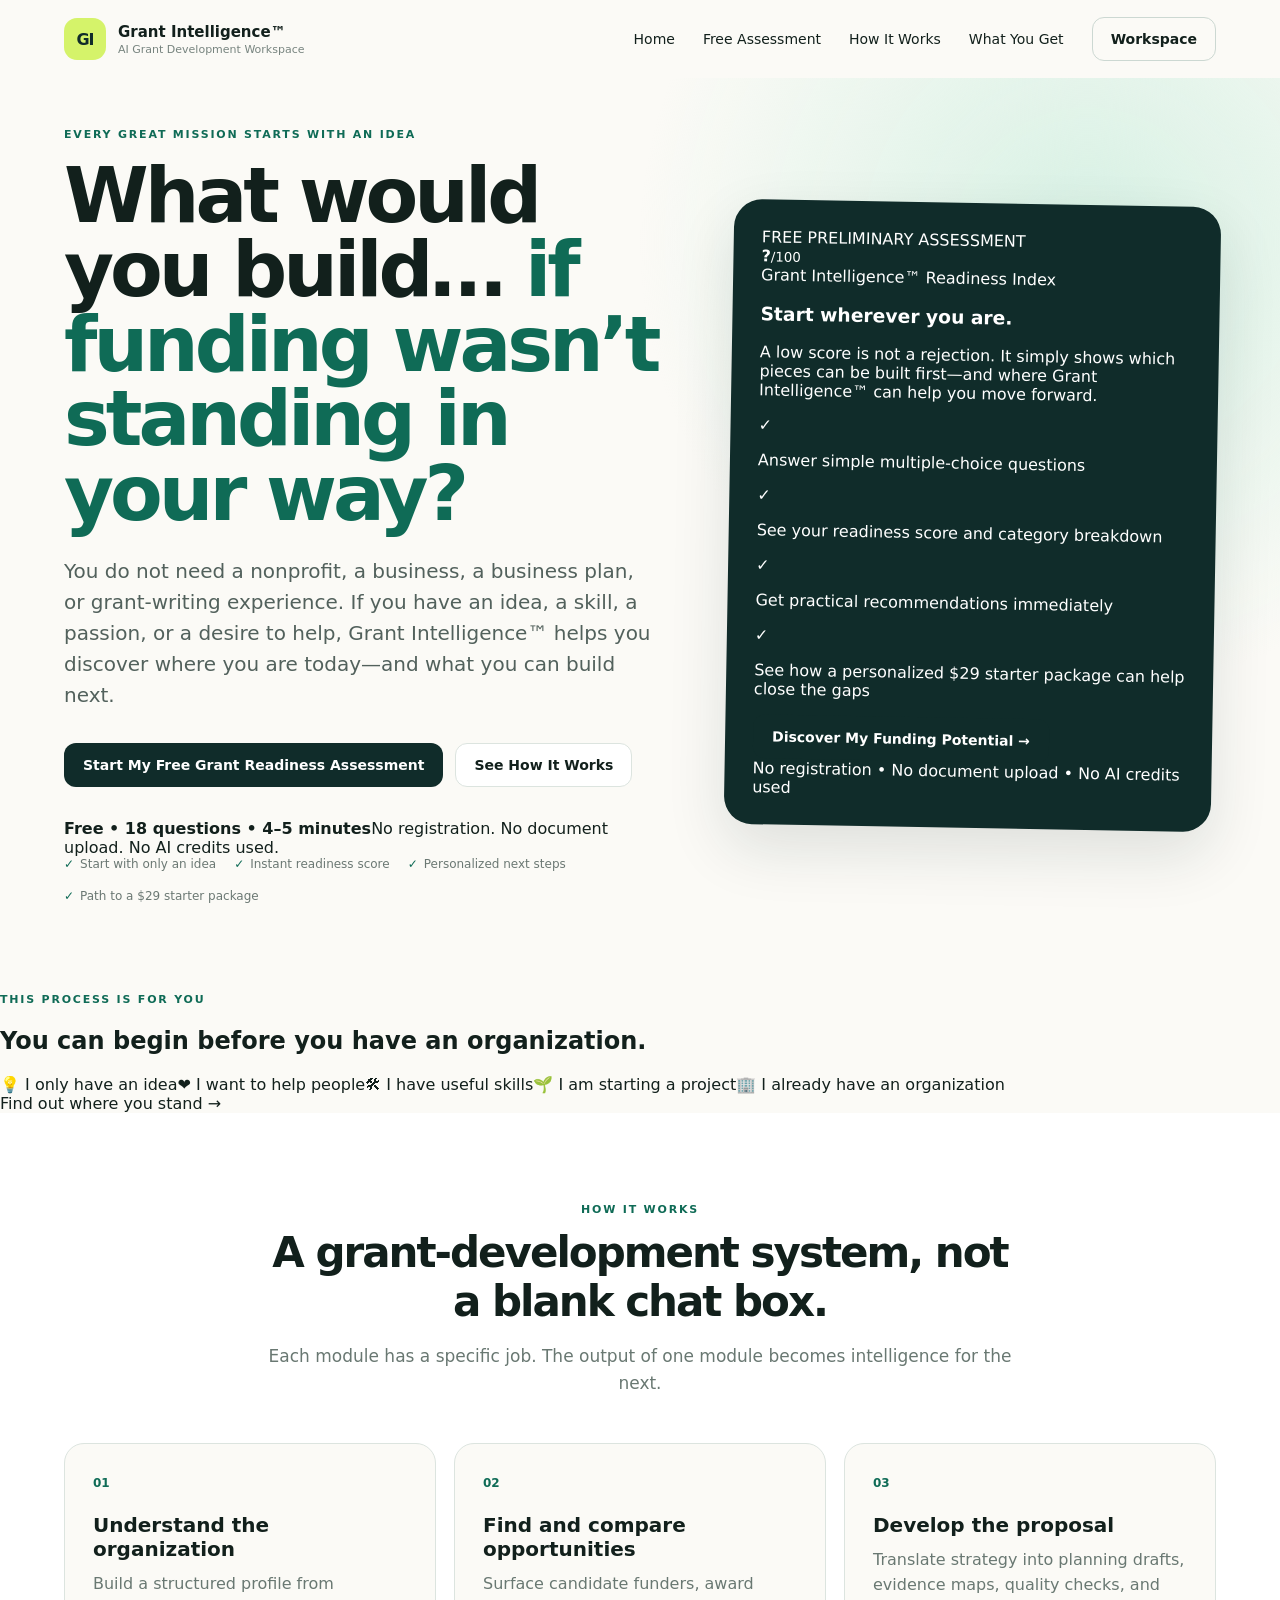
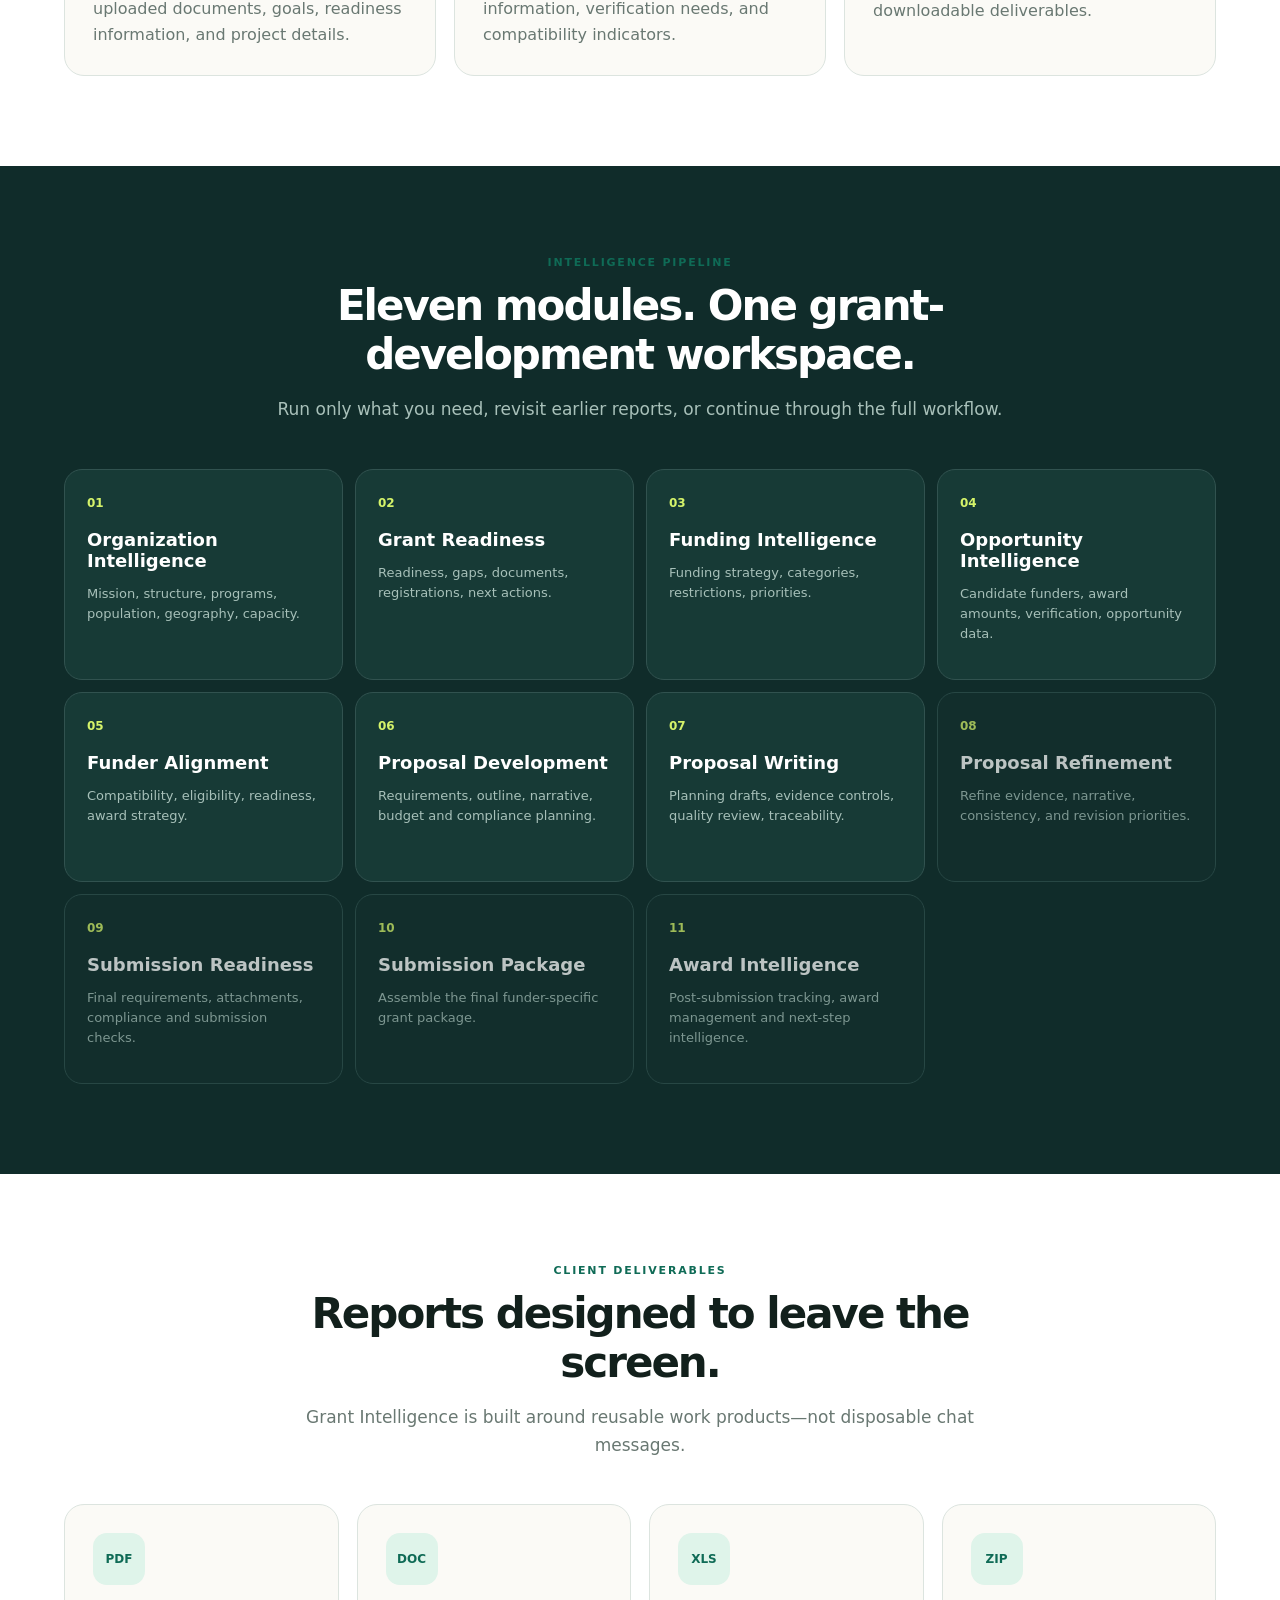
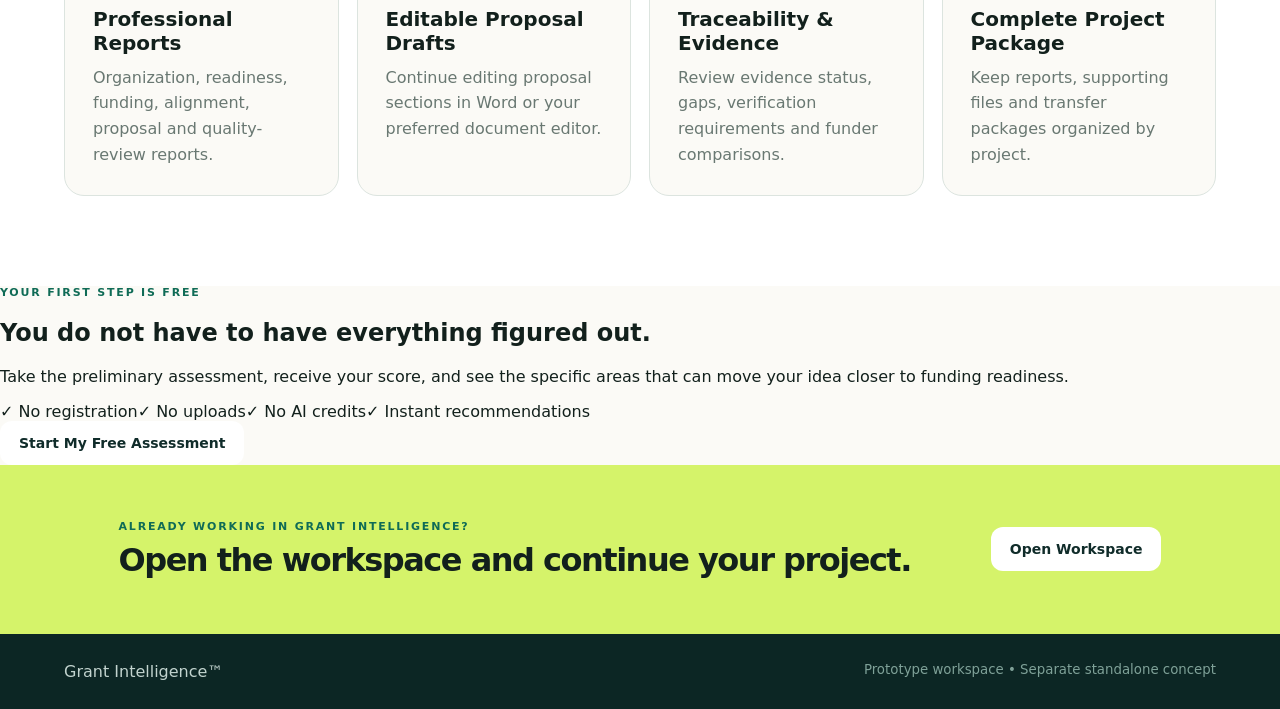
==== commit 8a2cd9c9: "Add files via upload" ====
--- a/index.html
+++ b/index.html
@@ -14,38 +14,51 @@
     <span><strong>Grant Intelligence™</strong><small>AI Grant Development Workspace</small></span>
   </a>
   <nav class="landing-nav">
-    <a href="#how">How it works</a>
-    <a href="#modules">Intelligence modules</a>
-    <a href="#deliverables">Deliverables</a>
-    <a class="button button-ghost" href="workspace.html">Open Workspace</a>
+    <a href="index.html">Home</a>
+    <a class="nav-assessment" href="readiness.html">Free Assessment</a>
+    <a href="#how">How It Works</a>
+    <a href="#deliverables">What You Get</a>
+    <a class="button button-ghost" href="workspace.html">Workspace</a>
   </nav>
 </header>
 
 <main>
-  <section class="hero-shell">
+  <section class="hero-shell hero-assessment-first">
     <div class="hero-grid">
       <div class="hero-copy">
-        <div class="eyebrow">FROM IDEA TO FUNDABLE PROPOSAL</div>
-        <h1>Know what to do next—<span>before you write the grant.</span></h1>
-        <p class="hero-lead">Grant Intelligence™ turns organizational information, documents, funding goals, and funder research into a structured grant-development workflow with reports you can actually use.</p>
+        <div class="eyebrow">EVERY GREAT MISSION STARTS WITH AN IDEA</div>
+        <h1>What would you build… <span>if funding wasn’t standing in your way?</span></h1>
+        <p class="hero-lead">You do not need a nonprofit, a business, a business plan, or grant-writing experience. If you have an idea, a skill, a passion, or a desire to help, Grant Intelligence™ helps you discover where you are today—and what you can build next.</p>
         <div class="hero-actions">
-          <a class="button button-primary" href="workspace.html">Launch the Workspace</a>
-          <a class="button button-secondary" href="#modules">Explore the Modules</a>
+          <a class="button button-primary button-large" href="readiness.html">Start My Free Grant Readiness Assessment</a>
+          <a class="button button-secondary" href="#how">See How It Works</a>
         </div>
+        <div class="hero-free-note"><strong>Free • 18 questions • 4–5 minutes</strong><span>No registration. No document upload. No AI credits used.</span></div>
         <div class="trust-strip">
-          <span>Evidence-aware</span><span>Funder-specific</span><span>Downloadable reports</span><span>Modular workflow</span>
+          <span>Start with only an idea</span><span>Instant readiness score</span><span>Personalized next steps</span><span>Path to a $29 starter package</span>
         </div>
       </div>
-      <div class="hero-panel" aria-label="Workspace preview">
-        <div class="preview-top"><span>PROJECT</span><strong>Community Wellness Initiative</strong><em>72% complete</em></div>
-        <div class="preview-progress"><i style="width:72%"></i></div>
-        <div class="preview-cards">
-          <article><b>01</b><div><strong>Organization Intelligence</strong><small>Complete</small></div><span class="status done">✓</span></article>
-          <article><b>04</b><div><strong>Opportunity Intelligence</strong><small>5 funders identified</small></div><span class="status done">✓</span></article>
-          <article class="active"><b>05</b><div><strong>Funder Alignment</strong><small>Ready to run</small></div><span class="status ready">→</span></article>
-          <article><b>07</b><div><strong>Proposal Writing</strong><small>Waiting on Module 06</small></div><span class="status wait">•</span></article>
+      <div class="hero-panel assessment-preview-panel assessment-card-clean" aria-label="Free assessment preview">
+        <div class="assessment-preview-badge">FREE PRELIMINARY ASSESSMENT</div>
+        <div class="assessment-preview-score"><div><strong>?</strong><small>/100</small></div><span>Grant Intelligence™ Readiness Index</span></div>
+        <div class="assessment-preview-copy"><h3>Start wherever you are.</h3><p>A low score is not a rejection. It simply shows which pieces can be built first—and where Grant Intelligence™ can help you move forward.</p></div>
+        <div class="assessment-preview-list clean-benefit-list">
+          <div><span>✓</span><p>Answer simple multiple-choice questions</p></div>
+          <div><span>✓</span><p>See your readiness score and category breakdown</p></div>
+          <div><span>✓</span><p>Get practical recommendations immediately</p></div>
+          <div><span>✓</span><p>See how a personalized $29 starter package can help close the gaps</p></div>
         </div>
+        <a class="button button-primary assessment-preview-button" href="readiness.html">Discover My Funding Potential →</a>
+        <div class="assessment-card-footnote">No registration • No document upload • No AI credits used</div>
       </div>
+    </div>
+  </section>
+
+  <section class="audience-band">
+    <div class="audience-inner">
+      <div><span class="eyebrow">THIS PROCESS IS FOR YOU</span><h2>You can begin before you have an organization.</h2></div>
+      <div class="audience-chips"><span>💡 I only have an idea</span><span>❤️ I want to help people</span><span>🛠 I have useful skills</span><span>🌱 I am starting a project</span><span>🏢 I already have an organization</span></div>
+      <a class="text-link" href="readiness.html">Find out where you stand →</a>
     </div>
   </section>
 
@@ -85,9 +98,19 @@
     </div>
   </section>
 
+  <section class="home-assessment-cta">
+    <div class="home-assessment-cta-copy">
+      <div class="eyebrow">YOUR FIRST STEP IS FREE</div>
+      <h2>You do not have to have everything figured out.</h2>
+      <p>Take the preliminary assessment, receive your score, and see the specific areas that can move your idea closer to funding readiness.</p>
+      <div class="home-assessment-bullets"><span>✓ No registration</span><span>✓ No uploads</span><span>✓ No AI credits</span><span>✓ Instant recommendations</span></div>
+    </div>
+    <a class="button button-light button-large" href="readiness.html">Start My Free Assessment</a>
+  </section>
+
   <section class="cta-band">
-    <div><div class="eyebrow">READY TO WORK</div><h2>Open a workspace and see the full experience.</h2></div>
-    <a class="button button-light" href="workspace.html">View Interactive Prototype</a>
+    <div><div class="eyebrow">ALREADY WORKING IN GRANT INTELLIGENCE?</div><h2>Open the workspace and continue your project.</h2></div>
+    <a class="button button-light" href="workspace.html">Open Workspace</a>
   </section>
 </main>
 
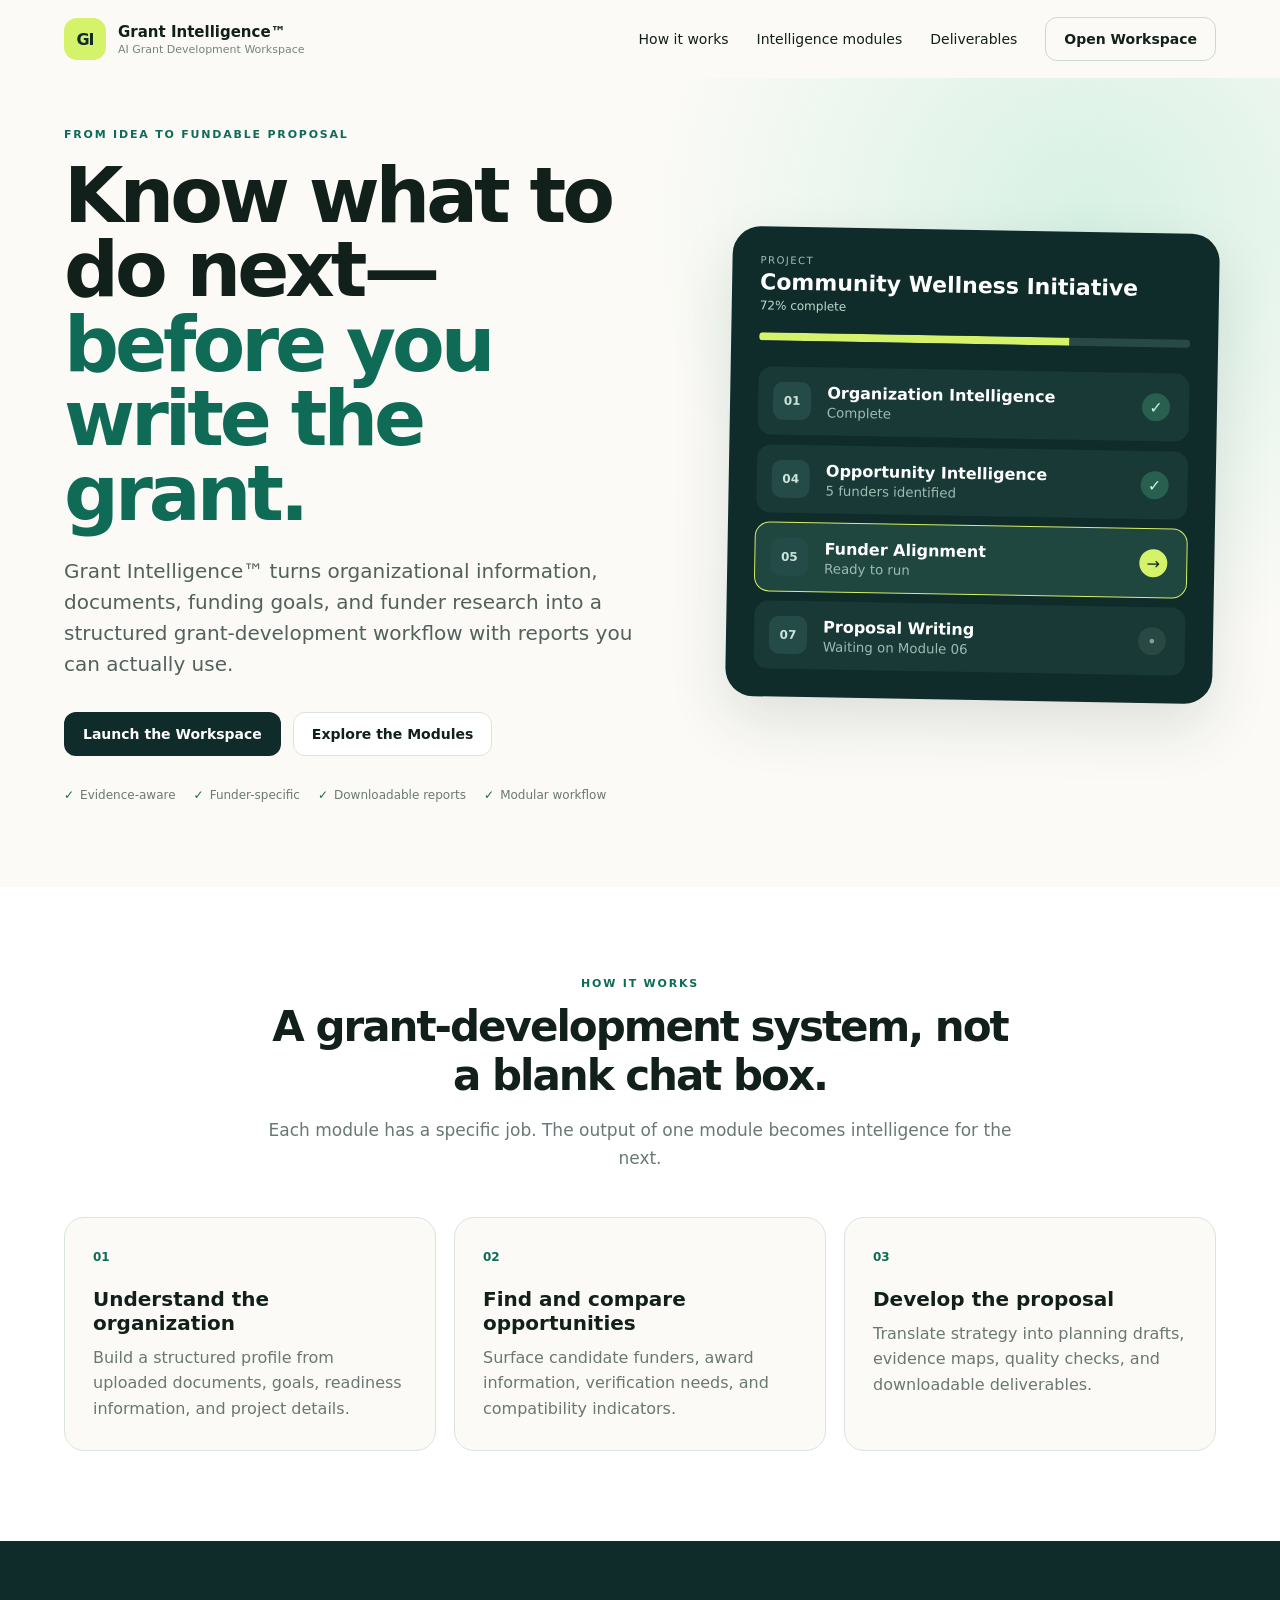
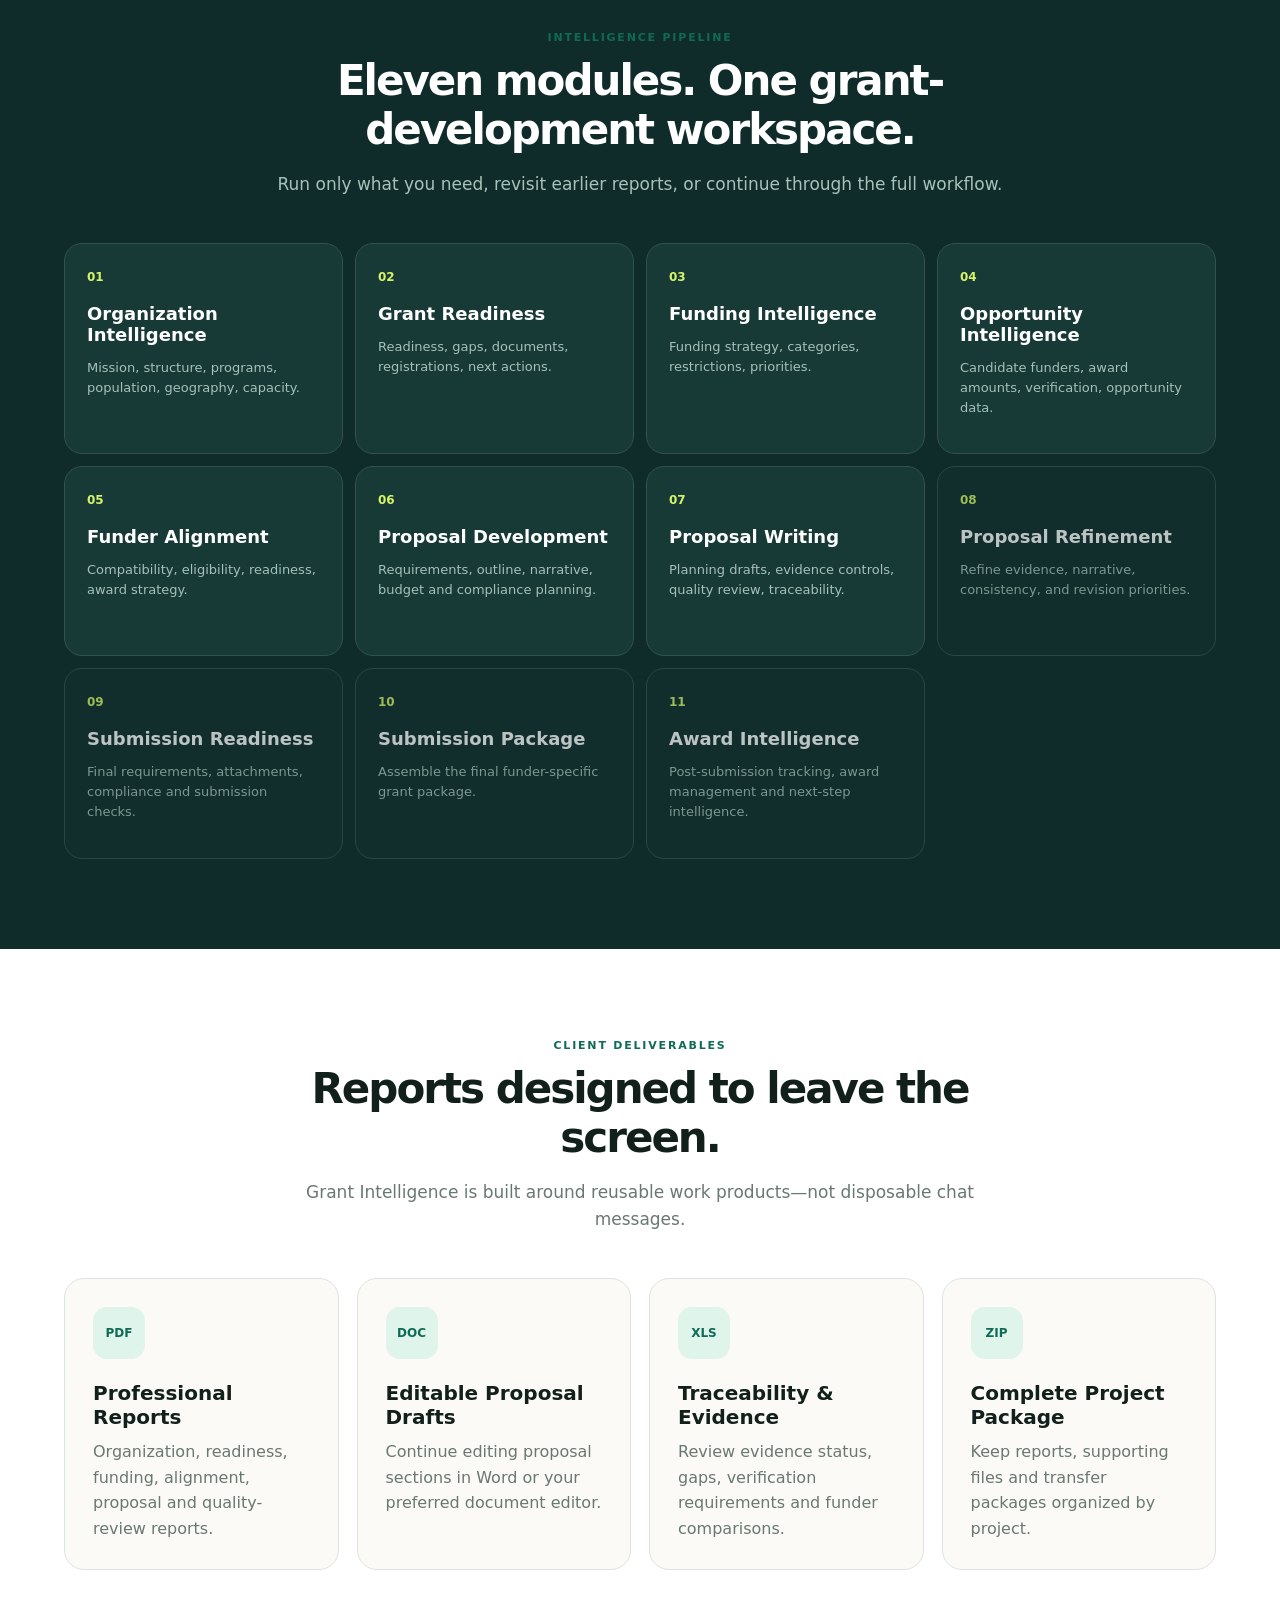
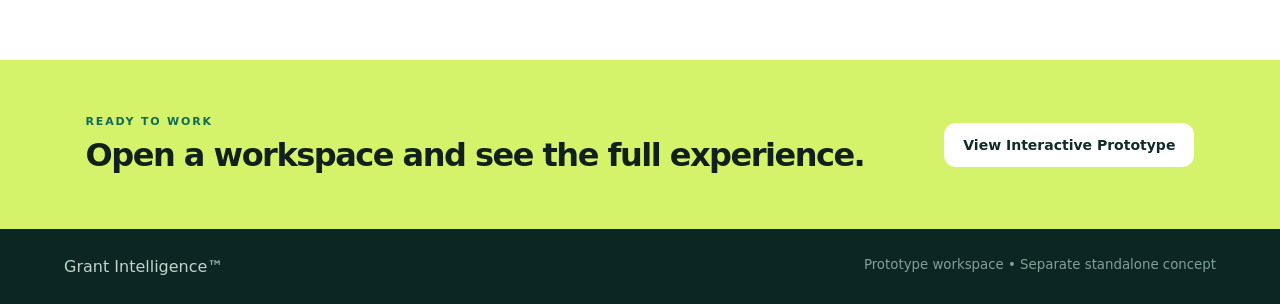
==== commit 5e12a172: "Add files via upload" ====
--- a/index.html
+++ b/index.html
@@ -14,51 +14,38 @@
     <span><strong>Grant Intelligence™</strong><small>AI Grant Development Workspace</small></span>
   </a>
   <nav class="landing-nav">
-    <a href="index.html">Home</a>
-    <a class="nav-assessment" href="readiness.html">Free Assessment</a>
-    <a href="#how">How It Works</a>
-    <a href="#deliverables">What You Get</a>
-    <a class="button button-ghost" href="workspace.html">Workspace</a>
+    <a href="#how">How it works</a>
+    <a href="#modules">Intelligence modules</a>
+    <a href="#deliverables">Deliverables</a>
+    <a class="button button-ghost" href="workspace.html">Open Workspace</a>
   </nav>
 </header>
 
 <main>
-  <section class="hero-shell hero-assessment-first">
+  <section class="hero-shell">
     <div class="hero-grid">
       <div class="hero-copy">
-        <div class="eyebrow">EVERY GREAT MISSION STARTS WITH AN IDEA</div>
-        <h1>What would you build… <span>if funding wasn’t standing in your way?</span></h1>
-        <p class="hero-lead">You do not need a nonprofit, a business, a business plan, or grant-writing experience. If you have an idea, a skill, a passion, or a desire to help, Grant Intelligence™ helps you discover where you are today—and what you can build next.</p>
+        <div class="eyebrow">FROM IDEA TO FUNDABLE PROPOSAL</div>
+        <h1>Know what to do next—<span>before you write the grant.</span></h1>
+        <p class="hero-lead">Grant Intelligence™ turns organizational information, documents, funding goals, and funder research into a structured grant-development workflow with reports you can actually use.</p>
         <div class="hero-actions">
-          <a class="button button-primary button-large" href="readiness.html">Start My Free Grant Readiness Assessment</a>
-          <a class="button button-secondary" href="#how">See How It Works</a>
+          <a class="button button-primary" href="workspace.html">Launch the Workspace</a>
+          <a class="button button-secondary" href="#modules">Explore the Modules</a>
         </div>
-        <div class="hero-free-note"><strong>Free • 18 questions • 4–5 minutes</strong><span>No registration. No document upload. No AI credits used.</span></div>
         <div class="trust-strip">
-          <span>Start with only an idea</span><span>Instant readiness score</span><span>Personalized next steps</span><span>Path to a $29 starter package</span>
+          <span>Evidence-aware</span><span>Funder-specific</span><span>Downloadable reports</span><span>Modular workflow</span>
         </div>
       </div>
-      <div class="hero-panel assessment-preview-panel assessment-card-clean" aria-label="Free assessment preview">
-        <div class="assessment-preview-badge">FREE PRELIMINARY ASSESSMENT</div>
-        <div class="assessment-preview-score"><div><strong>?</strong><small>/100</small></div><span>Grant Intelligence™ Readiness Index</span></div>
-        <div class="assessment-preview-copy"><h3>Start wherever you are.</h3><p>A low score is not a rejection. It simply shows which pieces can be built first—and where Grant Intelligence™ can help you move forward.</p></div>
-        <div class="assessment-preview-list clean-benefit-list">
-          <div><span>✓</span><p>Answer simple multiple-choice questions</p></div>
-          <div><span>✓</span><p>See your readiness score and category breakdown</p></div>
-          <div><span>✓</span><p>Get practical recommendations immediately</p></div>
-          <div><span>✓</span><p>See how a personalized $29 starter package can help close the gaps</p></div>
+      <div class="hero-panel" aria-label="Workspace preview">
+        <div class="preview-top"><span>PROJECT</span><strong>Community Wellness Initiative</strong><em>72% complete</em></div>
+        <div class="preview-progress"><i style="width:72%"></i></div>
+        <div class="preview-cards">
+          <article><b>01</b><div><strong>Organization Intelligence</strong><small>Complete</small></div><span class="status done">✓</span></article>
+          <article><b>04</b><div><strong>Opportunity Intelligence</strong><small>5 funders identified</small></div><span class="status done">✓</span></article>
+          <article class="active"><b>05</b><div><strong>Funder Alignment</strong><small>Ready to run</small></div><span class="status ready">→</span></article>
+          <article><b>07</b><div><strong>Proposal Writing</strong><small>Waiting on Module 06</small></div><span class="status wait">•</span></article>
         </div>
-        <a class="button button-primary assessment-preview-button" href="readiness.html">Discover My Funding Potential →</a>
-        <div class="assessment-card-footnote">No registration • No document upload • No AI credits used</div>
       </div>
-    </div>
-  </section>
-
-  <section class="audience-band">
-    <div class="audience-inner">
-      <div><span class="eyebrow">THIS PROCESS IS FOR YOU</span><h2>You can begin before you have an organization.</h2></div>
-      <div class="audience-chips"><span>💡 I only have an idea</span><span>❤️ I want to help people</span><span>🛠 I have useful skills</span><span>🌱 I am starting a project</span><span>🏢 I already have an organization</span></div>
-      <a class="text-link" href="readiness.html">Find out where you stand →</a>
     </div>
   </section>
 
@@ -98,19 +85,9 @@
     </div>
   </section>
 
-  <section class="home-assessment-cta">
-    <div class="home-assessment-cta-copy">
-      <div class="eyebrow">YOUR FIRST STEP IS FREE</div>
-      <h2>You do not have to have everything figured out.</h2>
-      <p>Take the preliminary assessment, receive your score, and see the specific areas that can move your idea closer to funding readiness.</p>
-      <div class="home-assessment-bullets"><span>✓ No registration</span><span>✓ No uploads</span><span>✓ No AI credits</span><span>✓ Instant recommendations</span></div>
-    </div>
-    <a class="button button-light button-large" href="readiness.html">Start My Free Assessment</a>
-  </section>
-
   <section class="cta-band">
-    <div><div class="eyebrow">ALREADY WORKING IN GRANT INTELLIGENCE?</div><h2>Open the workspace and continue your project.</h2></div>
-    <a class="button button-light" href="workspace.html">Open Workspace</a>
+    <div><div class="eyebrow">READY TO WORK</div><h2>Open a workspace and see the full experience.</h2></div>
+    <a class="button button-light" href="workspace.html">View Interactive Prototype</a>
   </section>
 </main>
 
--- a/styles.css
+++ b/styles.css
@@ -3,8 +3,7 @@
 /* workspace */.app-body{background:#f3f5f1}.app-shell{min-height:100vh;display:grid;grid-template-columns:245px 1fr}.sidebar{position:sticky;top:0;height:100vh;background:#0c2927;color:white;padding:26px 18px;display:flex;flex-direction:column}.app-brand{padding:0 9px 28px;border-bottom:1px solid #21423e}.app-brand small{color:#84a69e}.side-nav{display:grid;gap:6px;padding:24px 0}.side-nav a{display:flex;gap:12px;align-items:center;padding:12px 13px;border-radius:10px;color:#a9c4bd;font-size:14px}.side-nav a.active,.side-nav a:hover{background:#173b37;color:white}.side-nav span{width:20px;text-align:center}.sidebar-bottom{margin-top:auto;display:grid;gap:10px}.sidebar-bottom>a{color:#91aca5;font-size:12px;padding-left:8px}.account-badge{display:flex;gap:10px;align-items:center;padding:12px 8px;border-top:1px solid #21423e;margin-top:20px}.account-badge>span{width:34px;height:34px;border-radius:10px;background:var(--lime);color:var(--navy);display:grid;place-items:center;font-weight:900;font-size:11px}.account-badge strong{display:block;font-size:12px}.account-badge small{color:#809f98;font-size:10px}.workspace-main{padding:34px 38px 80px;max-width:1600px;width:100%;margin:auto}.workspace-header{display:flex;justify-content:space-between;align-items:flex-start;margin-bottom:26px}.workspace-header h1{font-size:34px;letter-spacing:-1.5px;margin:3px 0}.workspace-header p{color:var(--muted);margin:0}.crumb{font-size:11px!important;text-transform:uppercase;letter-spacing:1px}.header-actions{display:flex;gap:10px}.icon-button{width:44px;height:44px;border:1px solid var(--line);background:white;border-radius:12px}.project-hero{padding:28px 30px;border-radius:22px;background:linear-gradient(120deg,#10312e,#19483f);color:white;display:flex;justify-content:space-between;align-items:center;margin-bottom:26px}.project-label{font-size:10px;letter-spacing:1.5px;color:#a9c7c0}.project-hero h2{font-size:28px;margin:8px 0}.project-hero p{color:#a9c7c0;margin:0}.progress-block{display:flex;align-items:center;gap:15px}.progress-block strong,.progress-block small{display:block}.progress-block small{color:#a9c7c0;margin-top:5px}.progress-ring{--p:50;width:72px;height:72px;border-radius:50%;display:grid;place-items:center;background:conic-gradient(var(--lime) calc(var(--p)*1%),#31544f 0);position:relative}.progress-ring:before{content:'';position:absolute;inset:7px;background:#173d38;border-radius:50%}.progress-ring span{position:relative;font-size:13px;font-weight:900}.workspace-grid{display:grid;grid-template-columns:minmax(0,1.7fr) minmax(300px,.7fr);gap:22px}.workspace-column{min-width:0}.section-bar{display:flex;justify-content:space-between;align-items:end;margin:10px 0 14px}.section-bar h2{font-size:22px;letter-spacing:-.7px;margin:3px 0}.section-bar p{margin:0;color:var(--muted);font-size:13px}.text-button{border:0;background:none;color:var(--green);font-weight:800;font-size:12px}.module-list{display:grid;gap:10px}.module-item{display:grid;grid-template-columns:50px 1fr auto;align-items:center;gap:14px;background:white;border:1px solid var(--line);border-radius:16px;padding:15px 16px}.module-num{width:44px;height:44px;border-radius:12px;background:#edf2ef;display:grid;place-items:center;font-size:11px;font-weight:900;color:#42615a}.module-item.complete .module-num{background:var(--mint);color:var(--green)}.module-item.ready{border-color:#9ecab9;box-shadow:0 0 0 2px rgba(15,107,86,.05)}.module-item h3{font-size:14px;margin:0 0 4px}.module-item p{font-size:11px;color:var(--muted);margin:0}.module-actions{display:flex;gap:7px;align-items:center}.mini-action{border:1px solid var(--line);background:white;border-radius:9px;padding:8px 10px;font-size:11px;font-weight:750}.run-action{background:var(--navy);color:white;border-color:var(--navy)}.state-pill{font-size:10px;padding:6px 8px;border-radius:20px;background:#f0f2ef;color:#72817c}.state-pill.done{background:#e4f6ed;color:#167057}.state-pill.locked{background:#f0f0ed}.advisor-card,.mini-panel{background:white;border:1px solid var(--line);border-radius:18px;padding:20px;margin-bottom:16px}.advisor-head{display:flex;align-items:center;gap:10px}.advisor-icon{width:39px;height:39px;border-radius:12px;background:var(--lime);display:grid;place-items:center;font-weight:900;color:var(--navy)}.advisor-head strong,.advisor-head small{display:block}.advisor-head small{color:var(--muted);font-size:10px}.advisor-card>p{font-size:13px;line-height:1.6;color:#53645f}.advisor-callout{padding:13px;border-radius:12px;background:#f3f8f5;margin:15px 0}.advisor-callout strong,.advisor-callout span{display:block;font-size:11px}.advisor-callout span{color:var(--muted);margin-top:4px}.full{width:100%}.mini-head{display:flex;justify-content:space-between;align-items:center}.mini-head h3{font-size:14px}.download-row{display:grid;grid-template-columns:38px 1fr 30px;gap:9px;align-items:center;padding:11px 0;border-top:1px solid #edf0ed}.download-row strong,.download-row small{display:block}.download-row strong{font-size:11px}.download-row small{font-size:9px;color:var(--muted)}.download-row button{border:0;background:none}.doc{width:34px;height:34px;border-radius:8px;display:grid;place-items:center;font-size:8px;font-weight:900}.doc.pdf{background:#fce9e7;color:#aa3c31}.doc.docx{background:#e6eefc;color:#315caa}.doc.xls{background:#e3f3e9;color:#2f7c4a}.opportunity-section,.report-library{margin-top:30px;padding:24px;background:white;border:1px solid var(--line);border-radius:20px}.selection-count{font-size:11px;background:#eff4f1;padding:8px 11px;border-radius:30px}.opportunity-grid{display:grid;grid-template-columns:repeat(3,1fr);gap:12px}.opp-card{border:1px solid var(--line);border-radius:16px;padding:18px;position:relative;transition:.2s}.opp-card.selected{border-color:var(--green);background:#f4fbf7;box-shadow:0 0 0 2px rgba(15,107,86,.08)}.opp-top{display:flex;justify-content:space-between;gap:10px}.opp-card h3{font-size:15px;margin:12px 0 4px}.opp-card p{font-size:11px;color:var(--muted);margin:0}.match{font-size:11px;font-weight:900;color:var(--green)}.award{margin-top:14px;padding-top:12px;border-top:1px solid #edf0ed;display:flex;justify-content:space-between;font-size:10px}.opp-select{position:absolute;top:15px;right:15px}.selection-actions{display:flex;justify-content:space-between;align-items:center;margin-top:18px;padding-top:16px;border-top:1px solid #edf0ed}.selection-actions p{font-size:11px;color:var(--muted)}.button:disabled{opacity:.45;cursor:not-allowed}.report-table{display:grid}.table-head,.table-row{display:grid;grid-template-columns:2fr .7fr .7fr 1fr;gap:10px;align-items:center}.table-head{font-size:9px;text-transform:uppercase;letter-spacing:1px;color:#83908b;padding:10px}.table-row{padding:13px 10px;border-top:1px solid #edf0ed;font-size:11px}.table-row b{color:var(--green);margin-right:8px}.table-row button{padding:5px 7px;border:1px solid var(--line);background:white;border-radius:6px;font-size:9px;margin-right:4px}.pill{justify-self:start;font-size:9px;padding:5px 8px;border-radius:20px}.pill.complete{background:#e5f5ed;color:#216c55}.pill.review{background:#f4efdc;color:#88731e}.modal{position:fixed;inset:0;background:rgba(11,33,31,.52);display:none;align-items:center;justify-content:center;padding:20px;z-index:30}.modal.open{display:flex}.modal-card{background:white;border-radius:20px;padding:28px;width:min(520px,95vw);position:relative;box-shadow:var(--shadow)}.modal-card h2{margin:8px 0 22px}.modal-card label{display:grid;gap:7px;font-size:11px;font-weight:800;margin:14px 0}.modal-card input,.modal-card textarea{border:1px solid var(--line);border-radius:10px;padding:12px;background:#fbfcfa}.modal-card textarea{min-height:90px}.modal-close{position:absolute;top:14px;right:14px;border:0;background:none;font-size:24px}.modal-actions{display:flex;justify-content:flex-end;gap:8px;margin-top:20px}
 @media(max-width:1050px){.hero-grid{grid-template-columns:1fr}.hero-panel{transform:none}.module-roadmap{grid-template-columns:repeat(2,1fr)}.deliverables-grid{grid-template-columns:repeat(2,1fr)}.app-shell{grid-template-columns:76px 1fr}.sidebar{padding:20px 10px}.sidebar .brand span:last-child,.side-nav a:not(.active){font-size:0}.side-nav a{justify-content:center}.side-nav a span{font-size:18px}.sidebar-bottom{display:none}.workspace-grid{grid-template-columns:1fr}.opportunity-grid{grid-template-columns:repeat(2,1fr)}}
 @media(max-width:700px){.landing-nav a:not(.button){display:none}.hero-copy h1{font-size:48px;letter-spacing:-2.5px}.steps-grid,.deliverables-grid,.module-roadmap,.opportunity-grid{grid-template-columns:1fr}.cta-band{flex-direction:column;gap:20px;text-align:center}.app-shell{display:block}.sidebar{position:static;height:auto;display:flex;flex-direction:row;align-items:center}.side-nav,.sidebar-bottom{display:none}.workspace-main{padding:20px}.workspace-header,.project-hero,.section-bar,.selection-actions{align-items:flex-start;gap:15px;flex-direction:column}.progress-block{margin-top:20px}.module-item{grid-template-columns:42px 1fr}.module-actions{grid-column:1/-1}.report-table{overflow-x:auto}.table-head,.table-row{min-width:680px}}
-
-/* Free assessment */
-.assessment-body{background:#f7f8f4}.assessment-header{background:#fff;border-bottom:1px solid var(--line)}.assessment-main{max-width:1180px;margin:0 auto;padding:48px 5vw 90px}.assessment-intro{display:grid;grid-template-columns:1.35fr .65fr;gap:28px;align-items:stretch}.assessment-intro-copy,.assessment-intro-panel,.assessment-shell,.assessment-results{background:#fff;border:1px solid var(--line);border-radius:24px}.assessment-intro-copy{padding:46px}.assessment-intro-copy h1{font-size:clamp(42px,5vw,68px);line-height:1;letter-spacing:-3px;margin:14px 0 20px}.assessment-lead{font-size:18px;line-height:1.65;color:#576761}.assessment-benefits{display:flex;flex-wrap:wrap;gap:9px;margin:25px 0}.assessment-benefits span{background:#eef6f1;color:#315a4f;border-radius:30px;padding:8px 11px;font-size:11px;font-weight:800}.assessment-note{background:#f7f5ed;border-left:4px solid var(--lime);padding:14px 16px;border-radius:8px;font-size:12px;line-height:1.55;color:#59655f}.assessment-start{margin-top:24px;padding:15px 22px}.assessment-intro-panel{padding:34px;background:var(--navy);color:#fff;display:flex;flex-direction:column;justify-content:center;text-align:center}.score-preview-label{font-size:10px;letter-spacing:1.5px;color:#a9c7c0}.score-preview-ring,.score-ring{width:150px;height:150px;margin:22px auto;border-radius:50%;display:flex;flex-direction:column;align-items:center;justify-content:center;background:conic-gradient(var(--lime) 0 72%,#31544f 72%)}.score-preview-ring:before,.score-ring:before{content:'';position:absolute}.score-preview-ring strong,.score-ring strong{font-size:48px;line-height:1}.score-preview-ring small,.score-ring small{font-size:13px}.assessment-intro-panel p{color:#b8cec8;line-height:1.6}.assessment-shell{padding:34px;max-width:860px;margin:auto}.assessment-progress-top{display:flex;justify-content:space-between;font-size:11px;color:var(--muted)}.assessment-progress{height:8px;background:#e9eeea;border-radius:20px;overflow:hidden;margin-top:10px}.assessment-progress i{display:block;height:100%;background:var(--green);width:0;transition:.25s}.question-card{padding:36px 4px 24px;min-height:310px}.question-card .q-cat{font-size:10px;letter-spacing:1.5px;color:var(--green);font-weight:900}.question-card h2{font-size:30px;letter-spacing:-1px;margin:10px 0 8px}.question-card p{color:var(--muted);line-height:1.6}.answer-options{display:grid;gap:10px;margin-top:24px}.answer-option{display:flex;gap:12px;align-items:center;padding:14px 16px;border:1px solid var(--line);border-radius:12px;background:#fff;cursor:pointer}.answer-option:hover,.answer-option.selected{border-color:#81b6a6;background:#f2faf6}.answer-option input{accent-color:var(--green)}.assessment-controls{display:flex;justify-content:space-between}.assessment-results{padding:36px;margin-top:10px}.results-hero{display:flex;justify-content:space-between;align-items:center;background:var(--navy);color:#fff;border-radius:20px;padding:28px 34px}.results-hero h2{font-size:30px;margin:5px 0}.results-hero p{color:#b7cbc6}.score-ring{margin:0;min-width:130px;width:130px;height:130px}.result-grid{display:grid;grid-template-columns:1fr 1fr;gap:14px;margin:18px 0}.result-card{padding:22px;border:1px solid var(--line);border-radius:16px;background:#fbfcfa}.result-kicker{font-size:9px;letter-spacing:1.3px;color:var(--green);font-weight:900}.result-card h3{font-size:24px;margin:7px 0}.result-card p{color:var(--muted);line-height:1.6}.category-results,.recommendation-panel{padding:24px;border:1px solid var(--line);border-radius:18px;margin-top:18px}.category-bars{display:grid;gap:13px}.category-row{display:grid;grid-template-columns:170px 1fr 50px;gap:14px;align-items:center;font-size:12px}.category-track{height:9px;background:#edf1ee;border-radius:20px;overflow:hidden}.category-track i{display:block;height:100%;background:var(--green)}.recommendation-list{display:grid;gap:10px}.recommendation-item{display:grid;grid-template-columns:34px 1fr;gap:12px;padding:13px 0;border-top:1px solid #edf0ed}.recommendation-item b{width:30px;height:30px;border-radius:9px;background:var(--mint);color:var(--green);display:grid;place-items:center}.recommendation-item strong{display:block;font-size:13px}.recommendation-item small{color:var(--muted);line-height:1.45}.idea-reminder{margin-top:20px;padding:22px;border-radius:18px;background:#f0f8f4;display:flex;gap:16px}.idea-icon{font-size:28px}.idea-reminder h3{margin:0 0 5px}.idea-reminder p{margin:0;color:#61716b;line-height:1.55}.momentum-banner{margin-top:22px;padding:28px;border-radius:20px;background:linear-gradient(120deg,#effaf4,#f8f7ea);border:1px solid #dce9e1;display:grid;grid-template-columns:54px 1fr;gap:18px}.momentum-icon{width:50px;height:50px;border-radius:14px;background:var(--lime);display:grid;place-items:center;font-size:26px;font-weight:900}.momentum-banner h2{font-size:28px;letter-spacing:-1px;margin:6px 0}.momentum-banner p{color:#586a63;line-height:1.65}.starter-package{margin-top:28px}.package-heading{align-items:flex-start}.package-heading p{max-width:750px;line-height:1.6}.package-grid{display:grid;grid-template-columns:repeat(4,1fr);gap:12px}.package-card{background:#fff;border:1px solid var(--line);border-radius:18px;padding:21px;min-height:220px}.featured-package{background:var(--navy);color:#fff}.featured-package p,.featured-package li{color:#b8cdc7}.package-num{font-size:10px;font-weight:900;letter-spacing:1.2px;color:var(--green)}.featured-package .package-num{color:var(--lime)}.package-card h3{font-size:17px;margin:14px 0 8px}.package-card p{font-size:12px;color:var(--muted);line-height:1.6}.package-card ul{padding-left:18px;font-size:11px;line-height:1.8}.package-card small{display:block;color:#81908b;font-size:10px;line-height:1.5;margin-top:10px}.mini-opportunities{display:flex;gap:6px;flex-wrap:wrap;margin-top:14px}.mini-opportunities span{font-size:9px;border-radius:20px;padding:6px 8px;background:#edf6f1;color:#376456}.score-to-progress{display:grid;grid-template-columns:.9fr 1.1fr;gap:30px;margin-top:26px;padding:28px;border-radius:20px;background:#fff;border:1px solid var(--line)}.score-progress-copy h2{font-size:30px;letter-spacing:-1px;margin:7px 0}.score-progress-copy p{color:var(--muted);line-height:1.65}.progress-steps{display:grid;gap:7px}.progress-steps>div{display:grid;grid-template-columns:34px 1fr;gap:10px;align-items:center;padding:10px 0;border-bottom:1px solid #edf0ed}.progress-steps b{width:30px;height:30px;border-radius:9px;background:var(--mint);color:var(--green);display:grid;place-items:center}.progress-steps strong,.progress-steps small{display:block}.progress-steps small{color:var(--muted);margin-top:3px}.paid-cta{margin-top:28px;display:grid;grid-template-columns:1.4fr .6fr;gap:22px;padding:30px;border-radius:22px;background:linear-gradient(120deg,#0f302d,#183f39);color:#fff}.paid-copy h2{font-size:34px;letter-spacing:-1.4px;margin:8px 0}.paid-copy>p{color:#bad0ca;line-height:1.65}.paid-points{display:grid;grid-template-columns:1fr 1fr;gap:8px 14px;margin-top:20px}.paid-points span{font-size:11px;color:#d6e6e2}.paid-points span:before{content:'✓';color:var(--lime);font-weight:900;margin-right:7px}.package-disclaimer{font-size:10px!important;color:#89aaa2!important;margin-top:20px}.price-card{background:#fff;color:var(--ink);border-radius:18px;padding:24px;display:flex;flex-direction:column;justify-content:center}.price-label{font-size:9px;font-weight:900;letter-spacing:1.2px;color:var(--green)}.price{font-size:54px;letter-spacing:-2px;margin:8px 0 0}.price-card small{color:var(--muted)}.price-value{display:grid;gap:7px;margin:20px 0}.price-value span{font-size:11px}.retake-link{border:0;background:none;color:var(--green);font-weight:800;margin-top:13px;font-size:11px}.assessment-body .site-footer{margin-top:0}
-@media(max-width:900px){.assessment-intro,.score-to-progress,.paid-cta{grid-template-columns:1fr}.package-grid{grid-template-columns:repeat(2,1fr)}.assessment-intro-panel{min-height:320px}.result-grid{grid-template-columns:1fr}.category-row{grid-template-columns:130px 1fr 45px}}
-@media(max-width:620px){.assessment-main{padding:25px 15px 60px}.assessment-intro-copy,.assessment-results,.assessment-shell{padding:22px}.assessment-intro-copy h1{font-size:42px}.results-hero{align-items:flex-start;flex-direction:column;gap:20px}.package-grid,.paid-points{grid-template-columns:1fr}.category-row{grid-template-columns:1fr}.category-row strong{text-align:right}.assessment-controls{gap:8px}.assessment-controls .button{flex:1}}
+/* paid experience demo */
+.demo-disclaimer{display:block;text-align:center;color:var(--muted);font-size:10px;margin:9px 0 0}.demo-body{background:#f3f5f1}.demo-mode-banner{background:var(--lime);color:var(--navy);padding:10px 5vw;display:flex;justify-content:center;gap:18px;align-items:center;font-size:11px;letter-spacing:.2px}.demo-mode-banner strong{font-size:10px;letter-spacing:1.4px}.demo-main{max-width:1420px;margin:auto;padding:38px 5vw 80px}.demo-welcome{display:grid;grid-template-columns:1.4fr .7fr;gap:24px;background:linear-gradient(125deg,#0c2c29,#17483f);border-radius:24px;padding:42px;color:white}.demo-welcome h1{font-size:43px;line-height:1.04;letter-spacing:-2px;margin:10px 0 16px;max-width:850px}.demo-welcome p{color:#bad0ca;line-height:1.65;max-width:800px}.demo-score-row{margin-top:28px;display:flex;gap:12px;align-items:center;flex-wrap:wrap}.demo-score-row span{font-size:11px;color:#a5c0b9}.demo-score-row strong{font-size:26px;color:var(--lime)}.demo-score-row small{background:#244c47;padding:7px 10px;border-radius:20px;color:#d6e5e1}.demo-step-card{background:rgba(255,255,255,.07);border:1px solid #3c625d;border-radius:18px;padding:24px;align-self:stretch}.demo-step-card span{font-size:9px;letter-spacing:1.4px;color:var(--lime);font-weight:900}.demo-step-card strong{display:block;font-size:24px;margin:14px 0}.demo-explainer,.demo-dashboard,.demo-opportunities,.demo-before-after,.demo-final-cta{margin-top:28px;background:white;border:1px solid var(--line);border-radius:22px;padding:28px}.demo-phase-grid{display:grid;grid-template-columns:repeat(4,1fr);gap:12px}.demo-phase-grid article{background:#f5f8f5;border:1px solid #e3e9e5;border-radius:16px;padding:19px}.demo-phase-grid b{color:var(--green);font-size:11px}.demo-phase-grid h3{font-size:15px;margin:16px 0 8px}.demo-phase-grid p{font-size:11px;color:var(--muted);line-height:1.55}.demo-pill{font-size:10px;background:#eef4f0;padding:8px 10px;border-radius:20px;color:var(--green);font-weight:800}.demo-workspace-grid{display:grid;grid-template-columns:360px 1fr;gap:18px}.demo-module-list{display:grid;gap:8px}.demo-module{width:100%;border:1px solid var(--line);background:white;border-radius:13px;padding:12px;display:grid;grid-template-columns:40px 1fr 15px;gap:10px;align-items:center;text-align:left}.demo-module>span{width:36px;height:36px;border-radius:10px;background:#edf3ef;display:grid;place-items:center;font-size:10px;font-weight:900;color:var(--green)}.demo-module strong,.demo-module small{display:block}.demo-module strong{font-size:12px}.demo-module small{font-size:9px;color:var(--muted);margin-top:3px}.demo-module.active{border-color:#76ad9c;background:#f3faf6;box-shadow:0 0 0 2px rgba(15,107,86,.06)}.demo-viewer{min-height:420px;background:#0f302d;color:white;border-radius:18px;padding:28px}.demo-viewer h2{font-size:26px;margin:8px 0 22px}.demo-viewer h3{font-size:14px;margin:22px 0 8px;color:#e8f1ee}.demo-viewer p,.demo-viewer li{font-size:12px;color:#b7cdc7;line-height:1.65}.sample-note{margin-top:24px;padding:13px;background:#173f3a;border-radius:10px;color:#cbe0da;font-size:10px}.sample-bars{display:grid;gap:7px}.sample-bars span{display:flex;justify-content:space-between;font-size:10px;color:#b7cdc7}.sample-bars i{display:block;height:6px;background:var(--lime);border-radius:6px}.viewer-actions{display:flex;gap:8px;margin-top:28px}.demo-opportunity-grid{display:grid;grid-template-columns:repeat(5,1fr);gap:10px}.demo-opp{position:relative;border:1px solid var(--line);border-radius:15px;padding:17px;min-height:180px}.demo-opp.selected{border-color:var(--green);background:#f2faf5}.demo-opp input{position:absolute;right:12px;top:12px}.demo-opp small{font-size:8px;letter-spacing:.7px;color:var(--green);font-weight:900}.demo-opp h3{font-size:13px;margin:15px 0 6px;padding-right:30px}.demo-opp p,.demo-opp span{font-size:9px;color:var(--muted);line-height:1.5}.demo-opp>strong{position:absolute;bottom:15px;right:15px;font-size:17px;color:var(--green)}.demo-selection-footer{display:flex;justify-content:space-between;align-items:center;border-top:1px solid #edf0ed;margin-top:18px;padding-top:16px}.demo-selection-footer span{font-size:11px;color:var(--muted)}.demo-before-after{display:grid;grid-template-columns:1fr 1fr;gap:36px;align-items:center}.demo-before-after h2{font-size:28px;margin:8px 0}.demo-before-after p{font-size:12px;line-height:1.7;color:var(--muted)}.score-journey{display:flex;align-items:center;justify-content:center;gap:10px}.score-journey>div{background:#f3f5f1;border-radius:14px;padding:16px;text-align:center;min-width:110px}.score-journey small,.score-journey strong{display:block}.score-journey small{font-size:7px;letter-spacing:.6px;color:var(--muted)}.score-journey strong{font-size:28px;margin-top:6px}.score-journey .highlight{background:var(--mint);color:var(--green)}.demo-final-cta{background:var(--lime);display:flex;justify-content:space-between;align-items:center;gap:25px}.demo-final-cta h2{font-size:28px;margin:8px 0}.demo-final-cta p{font-size:11px;max-width:720px}.demo-final-actions{display:flex;gap:8px;min-width:max-content}
+@media(max-width:1000px){.demo-welcome,.demo-before-after,.demo-workspace-grid{grid-template-columns:1fr}.demo-phase-grid{grid-template-columns:repeat(2,1fr)}.demo-opportunity-grid{grid-template-columns:repeat(2,1fr)}}
+@media(max-width:650px){.demo-main{padding:20px}.demo-welcome{padding:25px}.demo-welcome h1{font-size:34px}.demo-phase-grid,.demo-opportunity-grid{grid-template-columns:1fr}.demo-final-cta,.demo-selection-footer{flex-direction:column;align-items:flex-start}.demo-final-actions{flex-direction:column;width:100%}.score-journey{flex-wrap:wrap}}
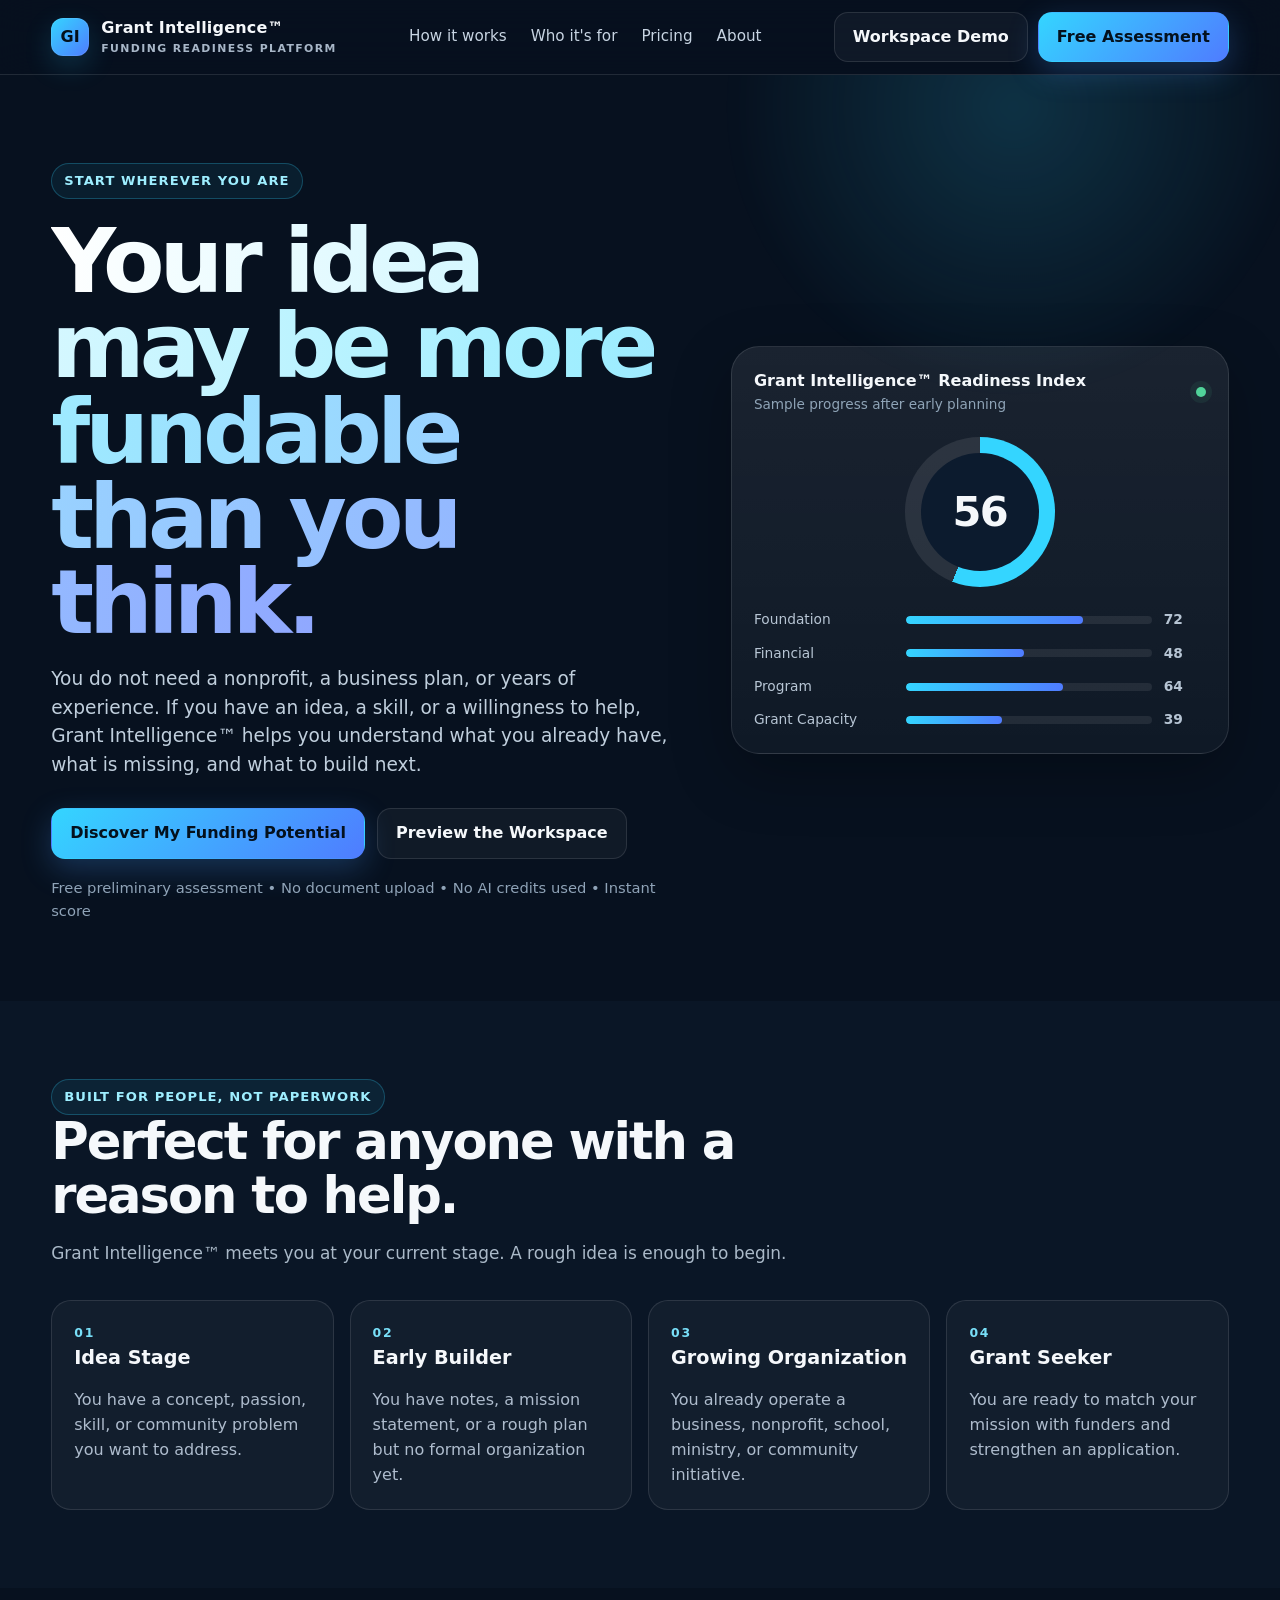
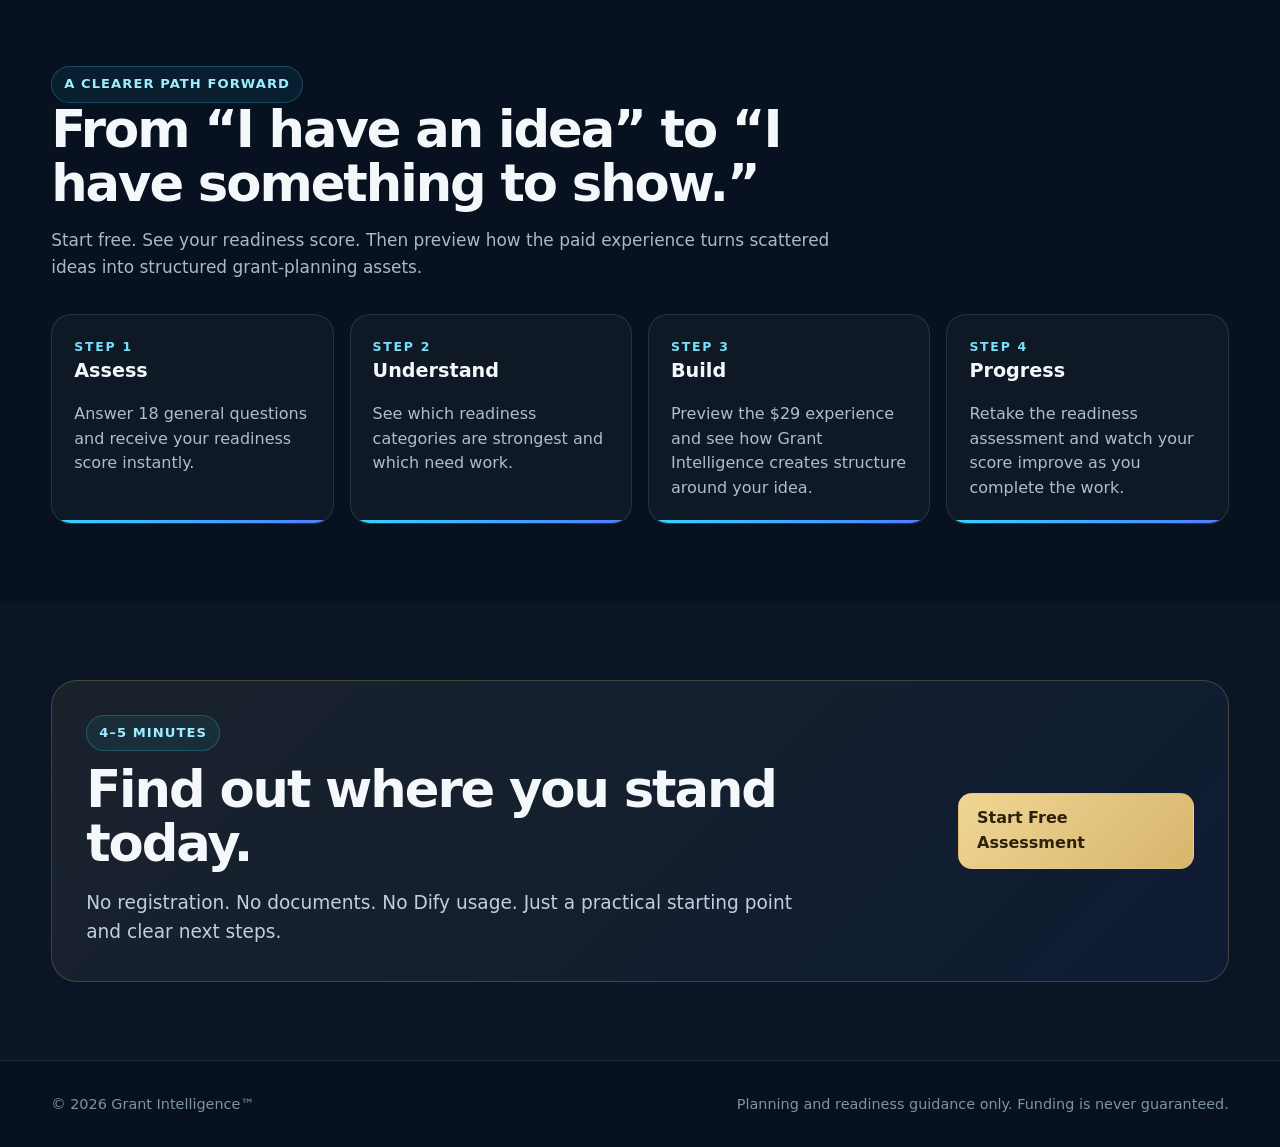
==== commit a68d0832: "Add files via upload" ====
--- a/index.html
+++ b/index.html
@@ -2,95 +2,74 @@
 <html lang="en">
 <head>
   <meta charset="utf-8" />
-  <meta name="viewport" content="width=device-width, initial-scale=1" />
-  <title>Grant Intelligence™ | AI Grant Development Workspace</title>
-  <meta name="description" content="Grant Intelligence is an AI-assisted workspace for grant readiness, opportunity discovery, funder alignment, proposal development, and report generation." />
+  <meta name="viewport" content="width=device-width,initial-scale=1" />
+  <title>Grant Intelligence™ — Turn an Idea Into a Fundable Plan</title>
+  <meta name="description" content="Grant Intelligence helps people at any stage assess readiness, discover opportunities, and build a grant strategy." />
   <link rel="stylesheet" href="styles.css" />
 </head>
-<body class="landing-body">
-<header class="site-header landing-header">
-  <a class="brand" href="index.html" aria-label="Grant Intelligence home">
-    <span class="brand-mark">GI</span>
-    <span><strong>Grant Intelligence™</strong><small>AI Grant Development Workspace</small></span>
-  </a>
-  <nav class="landing-nav">
-    <a href="#how">How it works</a>
-    <a href="#modules">Intelligence modules</a>
-    <a href="#deliverables">Deliverables</a>
-    <a class="button button-ghost" href="workspace.html">Open Workspace</a>
-  </nav>
-</header>
+<body>
+  <header class="nav">
+    <div class="container nav-inner">
+      <a class="brand" href="index.html"><span class="brand-mark">GI</span><span>Grant Intelligence™<small>Funding readiness platform</small></span></a>
+      <nav class="nav-links"><a href="#how">How it works</a><a href="#who">Who it's for</a><a href="pricing.html">Pricing</a><a href="about.html">About</a></nav>
+      <div class="nav-actions"><a class="btn btn-secondary" href="workspace.html">Workspace Demo</a><a class="btn btn-primary" href="readiness.html">Free Assessment</a></div>
+    </div>
+  </header>
 
-<main>
-  <section class="hero-shell">
-    <div class="hero-grid">
-      <div class="hero-copy">
-        <div class="eyebrow">FROM IDEA TO FUNDABLE PROPOSAL</div>
-        <h1>Know what to do next—<span>before you write the grant.</span></h1>
-        <p class="hero-lead">Grant Intelligence™ turns organizational information, documents, funding goals, and funder research into a structured grant-development workflow with reports you can actually use.</p>
-        <div class="hero-actions">
-          <a class="button button-primary" href="workspace.html">Launch the Workspace</a>
-          <a class="button button-secondary" href="#modules">Explore the Modules</a>
+  <main>
+    <section class="hero">
+      <div class="container hero-grid">
+        <div>
+          <span class="eyebrow">Start wherever you are</span>
+          <h1><span class="gradient-text">Your idea may be more fundable than you think.</span></h1>
+          <p class="lead">You do not need a nonprofit, a business plan, or years of experience. If you have an idea, a skill, or a willingness to help, Grant Intelligence™ helps you understand what you already have, what is missing, and what to build next.</p>
+          <div class="hero-actions"><a class="btn btn-primary" href="readiness.html">Discover My Funding Potential</a><a class="btn btn-secondary" href="workspace.html">Preview the Workspace</a></div>
+          <p class="hero-note">Free preliminary assessment • No document upload • No AI credits used • Instant score</p>
         </div>
-        <div class="trust-strip">
-          <span>Evidence-aware</span><span>Funder-specific</span><span>Downloadable reports</span><span>Modular workflow</span>
+        <div class="preview-card">
+          <div class="preview-top"><div><strong>Grant Intelligence™ Readiness Index</strong><div style="color:#8fa4b7;font-size:.85rem">Sample progress after early planning</div></div><span class="status-dot"></span></div>
+          <div class="score-ring"><strong>56</strong></div>
+          <div class="mini-bars">
+            <div class="mini-bar-row"><span>Foundation</span><div class="bar"><span style="width:72%"></span></div><b>72</b></div>
+            <div class="mini-bar-row"><span>Financial</span><div class="bar"><span style="width:48%"></span></div><b>48</b></div>
+            <div class="mini-bar-row"><span>Program</span><div class="bar"><span style="width:64%"></span></div><b>64</b></div>
+            <div class="mini-bar-row"><span>Grant Capacity</span><div class="bar"><span style="width:39%"></span></div><b>39</b></div>
+          </div>
         </div>
       </div>
-      <div class="hero-panel" aria-label="Workspace preview">
-        <div class="preview-top"><span>PROJECT</span><strong>Community Wellness Initiative</strong><em>72% complete</em></div>
-        <div class="preview-progress"><i style="width:72%"></i></div>
-        <div class="preview-cards">
-          <article><b>01</b><div><strong>Organization Intelligence</strong><small>Complete</small></div><span class="status done">✓</span></article>
-          <article><b>04</b><div><strong>Opportunity Intelligence</strong><small>5 funders identified</small></div><span class="status done">✓</span></article>
-          <article class="active"><b>05</b><div><strong>Funder Alignment</strong><small>Ready to run</small></div><span class="status ready">→</span></article>
-          <article><b>07</b><div><strong>Proposal Writing</strong><small>Waiting on Module 06</small></div><span class="status wait">•</span></article>
+    </section>
+
+    <section class="section alt" id="who">
+      <div class="container">
+        <div class="section-head"><span class="eyebrow">Built for people, not paperwork</span><h2>Perfect for anyone with a reason to help.</h2><p>Grant Intelligence™ meets you at your current stage. A rough idea is enough to begin.</p></div>
+        <div class="pillars">
+          <article class="card"><div class="num">01</div><h3>Idea Stage</h3><p>You have a concept, passion, skill, or community problem you want to address.</p></article>
+          <article class="card"><div class="num">02</div><h3>Early Builder</h3><p>You have notes, a mission statement, or a rough plan but no formal organization yet.</p></article>
+          <article class="card"><div class="num">03</div><h3>Growing Organization</h3><p>You already operate a business, nonprofit, school, ministry, or community initiative.</p></article>
+          <article class="card"><div class="num">04</div><h3>Grant Seeker</h3><p>You are ready to match your mission with funders and strengthen an application.</p></article>
         </div>
       </div>
-    </div>
-  </section>
+    </section>
 
-  <section id="how" class="section section-light">
-    <div class="section-heading"><div class="eyebrow">HOW IT WORKS</div><h2>A grant-development system, not a blank chat box.</h2><p>Each module has a specific job. The output of one module becomes intelligence for the next.</p></div>
-    <div class="steps-grid">
-      <article><span>01</span><h3>Understand the organization</h3><p>Build a structured profile from uploaded documents, goals, readiness information, and project details.</p></article>
-      <article><span>02</span><h3>Find and compare opportunities</h3><p>Surface candidate funders, award information, verification needs, and compatibility indicators.</p></article>
-      <article><span>03</span><h3>Develop the proposal</h3><p>Translate strategy into planning drafts, evidence maps, quality checks, and downloadable deliverables.</p></article>
-    </div>
-  </section>
+    <section class="section" id="how">
+      <div class="container">
+        <div class="section-head"><span class="eyebrow">A clearer path forward</span><h2>From “I have an idea” to “I have something to show.”</h2><p>Start free. See your readiness score. Then preview how the paid experience turns scattered ideas into structured grant-planning assets.</p></div>
+        <div class="journey">
+          <article class="card"><div class="num">Step 1</div><h3>Assess</h3><p>Answer 18 general questions and receive your readiness score instantly.</p></article>
+          <article class="card"><div class="num">Step 2</div><h3>Understand</h3><p>See which readiness categories are strongest and which need work.</p></article>
+          <article class="card"><div class="num">Step 3</div><h3>Build</h3><p>Preview the $29 experience and see how Grant Intelligence creates structure around your idea.</p></article>
+          <article class="card"><div class="num">Step 4</div><h3>Progress</h3><p>Retake the readiness assessment and watch your score improve as you complete the work.</p></article>
+        </div>
+      </div>
+    </section>
 
-  <section id="modules" class="section module-showcase">
-    <div class="section-heading inverse"><div class="eyebrow">INTELLIGENCE PIPELINE</div><h2>Eleven modules. One grant-development workspace.</h2><p>Run only what you need, revisit earlier reports, or continue through the full workflow.</p></div>
-    <div class="module-roadmap">
-      <div class="road-card"><span>01</span><h3>Organization Intelligence</h3><p>Mission, structure, programs, population, geography, capacity.</p></div>
-      <div class="road-card"><span>02</span><h3>Grant Readiness</h3><p>Readiness, gaps, documents, registrations, next actions.</p></div>
-      <div class="road-card"><span>03</span><h3>Funding Intelligence</h3><p>Funding strategy, categories, restrictions, priorities.</p></div>
-      <div class="road-card"><span>04</span><h3>Opportunity Intelligence</h3><p>Candidate funders, award amounts, verification, opportunity data.</p></div>
-      <div class="road-card"><span>05</span><h3>Funder Alignment</h3><p>Compatibility, eligibility, readiness, award strategy.</p></div>
-      <div class="road-card"><span>06</span><h3>Proposal Development</h3><p>Requirements, outline, narrative, budget and compliance planning.</p></div>
-      <div class="road-card"><span>07</span><h3>Proposal Writing</h3><p>Planning drafts, evidence controls, quality review, traceability.</p></div>
-      <div class="road-card future"><span>08</span><h3>Proposal Refinement</h3><p>Refine evidence, narrative, consistency, and revision priorities.</p></div>
-      <div class="road-card future"><span>09</span><h3>Submission Readiness</h3><p>Final requirements, attachments, compliance and submission checks.</p></div>
-      <div class="road-card future"><span>10</span><h3>Submission Package</h3><p>Assemble the final funder-specific grant package.</p></div>
-      <div class="road-card future"><span>11</span><h3>Award Intelligence</h3><p>Post-submission tracking, award management and next-step intelligence.</p></div>
-    </div>
-  </section>
+    <section class="section alt">
+      <div class="container">
+        <div class="banner"><div><span class="eyebrow">4–5 minutes</span><h2 style="margin-top:12px">Find out where you stand today.</h2><p class="lead" style="margin-bottom:0">No registration. No documents. No Dify usage. Just a practical starting point and clear next steps.</p></div><a class="btn btn-gold" href="readiness.html">Start Free Assessment</a></div>
+      </div>
+    </section>
+  </main>
 
-  <section id="deliverables" class="section section-light">
-    <div class="section-heading"><div class="eyebrow">CLIENT DELIVERABLES</div><h2>Reports designed to leave the screen.</h2><p>Grant Intelligence is built around reusable work products—not disposable chat messages.</p></div>
-    <div class="deliverables-grid">
-      <article><div class="file-icon">PDF</div><h3>Professional Reports</h3><p>Organization, readiness, funding, alignment, proposal and quality-review reports.</p></article>
-      <article><div class="file-icon">DOC</div><h3>Editable Proposal Drafts</h3><p>Continue editing proposal sections in Word or your preferred document editor.</p></article>
-      <article><div class="file-icon">XLS</div><h3>Traceability & Evidence</h3><p>Review evidence status, gaps, verification requirements and funder comparisons.</p></article>
-      <article><div class="file-icon">ZIP</div><h3>Complete Project Package</h3><p>Keep reports, supporting files and transfer packages organized by project.</p></article>
-    </div>
-  </section>
-
-  <section class="cta-band">
-    <div><div class="eyebrow">READY TO WORK</div><h2>Open a workspace and see the full experience.</h2></div>
-    <a class="button button-light" href="workspace.html">View Interactive Prototype</a>
-  </section>
-</main>
-
-<footer class="site-footer"><span>Grant Intelligence™</span><small>Prototype workspace • Separate standalone concept</small></footer>
+  <footer class="footer"><div class="container footer-inner"><span>© 2026 Grant Intelligence™</span><span>Planning and readiness guidance only. Funding is never guaranteed.</span></div></footer>
 </body>
 </html>
--- a/styles.css
+++ b/styles.css
@@ -1,9 +1,90 @@
-:root{--ink:#12201c;--navy:#102c2a;--green:#0f6b56;--mint:#dff4ea;--lime:#d5f36a;--sand:#f5f1e8;--cream:#fbfaf6;--line:#dce4df;--muted:#697872;--white:#fff;--shadow:0 24px 60px rgba(16,44,42,.12)}
-*{box-sizing:border-box}html{scroll-behavior:smooth}body{margin:0;font-family:Inter,ui-sans-serif,system-ui,-apple-system,BlinkMacSystemFont,"Segoe UI",sans-serif;color:var(--ink);background:var(--cream)}a{text-decoration:none;color:inherit}button,input,textarea{font:inherit}button{cursor:pointer}.brand{display:flex;align-items:center;gap:12px}.brand-mark{display:grid;place-items:center;width:42px;height:42px;border-radius:13px;background:var(--lime);color:var(--navy);font-weight:900;letter-spacing:-1px}.brand strong{display:block;font-size:15px}.brand small{display:block;color:#77847f;font-size:11px;margin-top:2px}.site-header{height:78px;display:flex;align-items:center;justify-content:space-between;padding:0 5vw}.landing-header{background:var(--cream)}.landing-nav{display:flex;align-items:center;gap:28px;font-size:14px}.button{display:inline-flex;align-items:center;justify-content:center;border-radius:12px;padding:13px 18px;border:1px solid transparent;font-weight:750;font-size:14px}.button-primary{background:var(--navy);color:white}.button-secondary{background:white;border-color:var(--line);color:var(--ink)}.button-ghost{border-color:#ccd8d2}.button-light{background:white;color:var(--navy)}.hero-shell{padding:50px 5vw 85px;background:radial-gradient(circle at 85% 18%,#d7f1e4 0,rgba(215,241,228,0) 34%),var(--cream)}.hero-grid{max-width:1280px;margin:auto;display:grid;grid-template-columns:1.1fr .9fr;gap:70px;align-items:center}.eyebrow{font-size:11px;font-weight:900;letter-spacing:1.8px;color:var(--green)}.hero-copy h1{font-size:clamp(48px,6vw,78px);line-height:.97;letter-spacing:-4px;margin:18px 0 25px;max-width:760px}.hero-copy h1 span{color:var(--green)}.hero-lead{font-size:20px;line-height:1.55;color:#52615c;max-width:720px}.hero-actions{display:flex;gap:12px;margin:32px 0}.trust-strip{display:flex;gap:18px;flex-wrap:wrap;color:#6b7873;font-size:12px}.trust-strip span:before{content:'✓';color:var(--green);font-weight:900;margin-right:6px}.hero-panel{background:var(--navy);border-radius:28px;padding:28px;color:white;box-shadow:var(--shadow);transform:rotate(1deg)}.preview-top{display:grid;gap:4px}.preview-top span{font-size:10px;letter-spacing:1.5px;color:#9fc2b9}.preview-top strong{font-size:22px}.preview-top em{font-style:normal;color:#c1d8d1;font-size:12px}.preview-progress{height:8px;background:#284946;border-radius:10px;margin:20px 0 26px;overflow:hidden}.preview-progress i{display:block;height:100%;background:var(--lime)}.preview-cards{display:grid;gap:10px}.preview-cards article{display:grid;grid-template-columns:42px 1fr 32px;gap:12px;align-items:center;padding:15px;border-radius:14px;background:#183936}.preview-cards article.active{outline:1px solid var(--lime);background:#204640}.preview-cards b{width:38px;height:38px;border-radius:10px;background:#244b47;display:grid;place-items:center;font-size:12px;color:#cce4dc}.preview-cards strong{display:block}.preview-cards small{display:block;color:#9ebbb4;margin-top:3px}.status{width:28px;height:28px;border-radius:50%;display:grid;place-items:center}.status.done{background:#285f4e;color:#bdf8d9}.status.ready{background:var(--lime);color:var(--navy)}.status.wait{background:#294844;color:#819f97}.section{padding:90px 5vw}.section-light{background:white}.section-heading{max-width:760px;margin:0 auto 45px;text-align:center}.section-heading h2{font-size:42px;letter-spacing:-2px;margin:12px 0}.section-heading p{font-size:17px;color:var(--muted);line-height:1.6}.steps-grid,.deliverables-grid{max-width:1180px;margin:auto;display:grid;grid-template-columns:repeat(3,1fr);gap:18px}.steps-grid article,.deliverables-grid article{padding:28px;border:1px solid var(--line);border-radius:20px;background:var(--cream)}.steps-grid span{font-size:12px;font-weight:900;color:var(--green)}.steps-grid h3,.deliverables-grid h3{font-size:20px;margin:22px 0 10px}.steps-grid p,.deliverables-grid p{margin:0;color:var(--muted);line-height:1.6}.module-showcase{background:var(--navy);color:white}.section-heading.inverse p{color:#a9c1ba}.module-roadmap{max-width:1240px;margin:auto;display:grid;grid-template-columns:repeat(4,1fr);gap:12px}.road-card{min-height:190px;padding:22px;border:1px solid #31524f;border-radius:18px;background:#173a36}.road-card span{font-size:12px;color:var(--lime);font-weight:900}.road-card h3{font-size:18px;margin:18px 0 8px}.road-card p{font-size:13px;line-height:1.55;color:#a7c0b9}.road-card.future{background:#132f2d;opacity:.72}.deliverables-grid{grid-template-columns:repeat(4,1fr)}.file-icon{width:52px;height:52px;border-radius:14px;background:var(--mint);color:var(--green);display:grid;place-items:center;font-size:12px;font-weight:900}.cta-band{padding:55px 6vw;background:var(--lime);display:flex;justify-content:center;align-items:center;gap:80px}.cta-band h2{margin:8px 0 0;font-size:32px;letter-spacing:-1.5px}.site-footer{padding:28px 5vw;display:flex;justify-content:space-between;background:#0c2624;color:#c2d3ce}.site-footer small{color:#7fa198}
-/* workspace */.app-body{background:#f3f5f1}.app-shell{min-height:100vh;display:grid;grid-template-columns:245px 1fr}.sidebar{position:sticky;top:0;height:100vh;background:#0c2927;color:white;padding:26px 18px;display:flex;flex-direction:column}.app-brand{padding:0 9px 28px;border-bottom:1px solid #21423e}.app-brand small{color:#84a69e}.side-nav{display:grid;gap:6px;padding:24px 0}.side-nav a{display:flex;gap:12px;align-items:center;padding:12px 13px;border-radius:10px;color:#a9c4bd;font-size:14px}.side-nav a.active,.side-nav a:hover{background:#173b37;color:white}.side-nav span{width:20px;text-align:center}.sidebar-bottom{margin-top:auto;display:grid;gap:10px}.sidebar-bottom>a{color:#91aca5;font-size:12px;padding-left:8px}.account-badge{display:flex;gap:10px;align-items:center;padding:12px 8px;border-top:1px solid #21423e;margin-top:20px}.account-badge>span{width:34px;height:34px;border-radius:10px;background:var(--lime);color:var(--navy);display:grid;place-items:center;font-weight:900;font-size:11px}.account-badge strong{display:block;font-size:12px}.account-badge small{color:#809f98;font-size:10px}.workspace-main{padding:34px 38px 80px;max-width:1600px;width:100%;margin:auto}.workspace-header{display:flex;justify-content:space-between;align-items:flex-start;margin-bottom:26px}.workspace-header h1{font-size:34px;letter-spacing:-1.5px;margin:3px 0}.workspace-header p{color:var(--muted);margin:0}.crumb{font-size:11px!important;text-transform:uppercase;letter-spacing:1px}.header-actions{display:flex;gap:10px}.icon-button{width:44px;height:44px;border:1px solid var(--line);background:white;border-radius:12px}.project-hero{padding:28px 30px;border-radius:22px;background:linear-gradient(120deg,#10312e,#19483f);color:white;display:flex;justify-content:space-between;align-items:center;margin-bottom:26px}.project-label{font-size:10px;letter-spacing:1.5px;color:#a9c7c0}.project-hero h2{font-size:28px;margin:8px 0}.project-hero p{color:#a9c7c0;margin:0}.progress-block{display:flex;align-items:center;gap:15px}.progress-block strong,.progress-block small{display:block}.progress-block small{color:#a9c7c0;margin-top:5px}.progress-ring{--p:50;width:72px;height:72px;border-radius:50%;display:grid;place-items:center;background:conic-gradient(var(--lime) calc(var(--p)*1%),#31544f 0);position:relative}.progress-ring:before{content:'';position:absolute;inset:7px;background:#173d38;border-radius:50%}.progress-ring span{position:relative;font-size:13px;font-weight:900}.workspace-grid{display:grid;grid-template-columns:minmax(0,1.7fr) minmax(300px,.7fr);gap:22px}.workspace-column{min-width:0}.section-bar{display:flex;justify-content:space-between;align-items:end;margin:10px 0 14px}.section-bar h2{font-size:22px;letter-spacing:-.7px;margin:3px 0}.section-bar p{margin:0;color:var(--muted);font-size:13px}.text-button{border:0;background:none;color:var(--green);font-weight:800;font-size:12px}.module-list{display:grid;gap:10px}.module-item{display:grid;grid-template-columns:50px 1fr auto;align-items:center;gap:14px;background:white;border:1px solid var(--line);border-radius:16px;padding:15px 16px}.module-num{width:44px;height:44px;border-radius:12px;background:#edf2ef;display:grid;place-items:center;font-size:11px;font-weight:900;color:#42615a}.module-item.complete .module-num{background:var(--mint);color:var(--green)}.module-item.ready{border-color:#9ecab9;box-shadow:0 0 0 2px rgba(15,107,86,.05)}.module-item h3{font-size:14px;margin:0 0 4px}.module-item p{font-size:11px;color:var(--muted);margin:0}.module-actions{display:flex;gap:7px;align-items:center}.mini-action{border:1px solid var(--line);background:white;border-radius:9px;padding:8px 10px;font-size:11px;font-weight:750}.run-action{background:var(--navy);color:white;border-color:var(--navy)}.state-pill{font-size:10px;padding:6px 8px;border-radius:20px;background:#f0f2ef;color:#72817c}.state-pill.done{background:#e4f6ed;color:#167057}.state-pill.locked{background:#f0f0ed}.advisor-card,.mini-panel{background:white;border:1px solid var(--line);border-radius:18px;padding:20px;margin-bottom:16px}.advisor-head{display:flex;align-items:center;gap:10px}.advisor-icon{width:39px;height:39px;border-radius:12px;background:var(--lime);display:grid;place-items:center;font-weight:900;color:var(--navy)}.advisor-head strong,.advisor-head small{display:block}.advisor-head small{color:var(--muted);font-size:10px}.advisor-card>p{font-size:13px;line-height:1.6;color:#53645f}.advisor-callout{padding:13px;border-radius:12px;background:#f3f8f5;margin:15px 0}.advisor-callout strong,.advisor-callout span{display:block;font-size:11px}.advisor-callout span{color:var(--muted);margin-top:4px}.full{width:100%}.mini-head{display:flex;justify-content:space-between;align-items:center}.mini-head h3{font-size:14px}.download-row{display:grid;grid-template-columns:38px 1fr 30px;gap:9px;align-items:center;padding:11px 0;border-top:1px solid #edf0ed}.download-row strong,.download-row small{display:block}.download-row strong{font-size:11px}.download-row small{font-size:9px;color:var(--muted)}.download-row button{border:0;background:none}.doc{width:34px;height:34px;border-radius:8px;display:grid;place-items:center;font-size:8px;font-weight:900}.doc.pdf{background:#fce9e7;color:#aa3c31}.doc.docx{background:#e6eefc;color:#315caa}.doc.xls{background:#e3f3e9;color:#2f7c4a}.opportunity-section,.report-library{margin-top:30px;padding:24px;background:white;border:1px solid var(--line);border-radius:20px}.selection-count{font-size:11px;background:#eff4f1;padding:8px 11px;border-radius:30px}.opportunity-grid{display:grid;grid-template-columns:repeat(3,1fr);gap:12px}.opp-card{border:1px solid var(--line);border-radius:16px;padding:18px;position:relative;transition:.2s}.opp-card.selected{border-color:var(--green);background:#f4fbf7;box-shadow:0 0 0 2px rgba(15,107,86,.08)}.opp-top{display:flex;justify-content:space-between;gap:10px}.opp-card h3{font-size:15px;margin:12px 0 4px}.opp-card p{font-size:11px;color:var(--muted);margin:0}.match{font-size:11px;font-weight:900;color:var(--green)}.award{margin-top:14px;padding-top:12px;border-top:1px solid #edf0ed;display:flex;justify-content:space-between;font-size:10px}.opp-select{position:absolute;top:15px;right:15px}.selection-actions{display:flex;justify-content:space-between;align-items:center;margin-top:18px;padding-top:16px;border-top:1px solid #edf0ed}.selection-actions p{font-size:11px;color:var(--muted)}.button:disabled{opacity:.45;cursor:not-allowed}.report-table{display:grid}.table-head,.table-row{display:grid;grid-template-columns:2fr .7fr .7fr 1fr;gap:10px;align-items:center}.table-head{font-size:9px;text-transform:uppercase;letter-spacing:1px;color:#83908b;padding:10px}.table-row{padding:13px 10px;border-top:1px solid #edf0ed;font-size:11px}.table-row b{color:var(--green);margin-right:8px}.table-row button{padding:5px 7px;border:1px solid var(--line);background:white;border-radius:6px;font-size:9px;margin-right:4px}.pill{justify-self:start;font-size:9px;padding:5px 8px;border-radius:20px}.pill.complete{background:#e5f5ed;color:#216c55}.pill.review{background:#f4efdc;color:#88731e}.modal{position:fixed;inset:0;background:rgba(11,33,31,.52);display:none;align-items:center;justify-content:center;padding:20px;z-index:30}.modal.open{display:flex}.modal-card{background:white;border-radius:20px;padding:28px;width:min(520px,95vw);position:relative;box-shadow:var(--shadow)}.modal-card h2{margin:8px 0 22px}.modal-card label{display:grid;gap:7px;font-size:11px;font-weight:800;margin:14px 0}.modal-card input,.modal-card textarea{border:1px solid var(--line);border-radius:10px;padding:12px;background:#fbfcfa}.modal-card textarea{min-height:90px}.modal-close{position:absolute;top:14px;right:14px;border:0;background:none;font-size:24px}.modal-actions{display:flex;justify-content:flex-end;gap:8px;margin-top:20px}
-@media(max-width:1050px){.hero-grid{grid-template-columns:1fr}.hero-panel{transform:none}.module-roadmap{grid-template-columns:repeat(2,1fr)}.deliverables-grid{grid-template-columns:repeat(2,1fr)}.app-shell{grid-template-columns:76px 1fr}.sidebar{padding:20px 10px}.sidebar .brand span:last-child,.side-nav a:not(.active){font-size:0}.side-nav a{justify-content:center}.side-nav a span{font-size:18px}.sidebar-bottom{display:none}.workspace-grid{grid-template-columns:1fr}.opportunity-grid{grid-template-columns:repeat(2,1fr)}}
-@media(max-width:700px){.landing-nav a:not(.button){display:none}.hero-copy h1{font-size:48px;letter-spacing:-2.5px}.steps-grid,.deliverables-grid,.module-roadmap,.opportunity-grid{grid-template-columns:1fr}.cta-band{flex-direction:column;gap:20px;text-align:center}.app-shell{display:block}.sidebar{position:static;height:auto;display:flex;flex-direction:row;align-items:center}.side-nav,.sidebar-bottom{display:none}.workspace-main{padding:20px}.workspace-header,.project-hero,.section-bar,.selection-actions{align-items:flex-start;gap:15px;flex-direction:column}.progress-block{margin-top:20px}.module-item{grid-template-columns:42px 1fr}.module-actions{grid-column:1/-1}.report-table{overflow-x:auto}.table-head,.table-row{min-width:680px}}
-/* paid experience demo */
-.demo-disclaimer{display:block;text-align:center;color:var(--muted);font-size:10px;margin:9px 0 0}.demo-body{background:#f3f5f1}.demo-mode-banner{background:var(--lime);color:var(--navy);padding:10px 5vw;display:flex;justify-content:center;gap:18px;align-items:center;font-size:11px;letter-spacing:.2px}.demo-mode-banner strong{font-size:10px;letter-spacing:1.4px}.demo-main{max-width:1420px;margin:auto;padding:38px 5vw 80px}.demo-welcome{display:grid;grid-template-columns:1.4fr .7fr;gap:24px;background:linear-gradient(125deg,#0c2c29,#17483f);border-radius:24px;padding:42px;color:white}.demo-welcome h1{font-size:43px;line-height:1.04;letter-spacing:-2px;margin:10px 0 16px;max-width:850px}.demo-welcome p{color:#bad0ca;line-height:1.65;max-width:800px}.demo-score-row{margin-top:28px;display:flex;gap:12px;align-items:center;flex-wrap:wrap}.demo-score-row span{font-size:11px;color:#a5c0b9}.demo-score-row strong{font-size:26px;color:var(--lime)}.demo-score-row small{background:#244c47;padding:7px 10px;border-radius:20px;color:#d6e5e1}.demo-step-card{background:rgba(255,255,255,.07);border:1px solid #3c625d;border-radius:18px;padding:24px;align-self:stretch}.demo-step-card span{font-size:9px;letter-spacing:1.4px;color:var(--lime);font-weight:900}.demo-step-card strong{display:block;font-size:24px;margin:14px 0}.demo-explainer,.demo-dashboard,.demo-opportunities,.demo-before-after,.demo-final-cta{margin-top:28px;background:white;border:1px solid var(--line);border-radius:22px;padding:28px}.demo-phase-grid{display:grid;grid-template-columns:repeat(4,1fr);gap:12px}.demo-phase-grid article{background:#f5f8f5;border:1px solid #e3e9e5;border-radius:16px;padding:19px}.demo-phase-grid b{color:var(--green);font-size:11px}.demo-phase-grid h3{font-size:15px;margin:16px 0 8px}.demo-phase-grid p{font-size:11px;color:var(--muted);line-height:1.55}.demo-pill{font-size:10px;background:#eef4f0;padding:8px 10px;border-radius:20px;color:var(--green);font-weight:800}.demo-workspace-grid{display:grid;grid-template-columns:360px 1fr;gap:18px}.demo-module-list{display:grid;gap:8px}.demo-module{width:100%;border:1px solid var(--line);background:white;border-radius:13px;padding:12px;display:grid;grid-template-columns:40px 1fr 15px;gap:10px;align-items:center;text-align:left}.demo-module>span{width:36px;height:36px;border-radius:10px;background:#edf3ef;display:grid;place-items:center;font-size:10px;font-weight:900;color:var(--green)}.demo-module strong,.demo-module small{display:block}.demo-module strong{font-size:12px}.demo-module small{font-size:9px;color:var(--muted);margin-top:3px}.demo-module.active{border-color:#76ad9c;background:#f3faf6;box-shadow:0 0 0 2px rgba(15,107,86,.06)}.demo-viewer{min-height:420px;background:#0f302d;color:white;border-radius:18px;padding:28px}.demo-viewer h2{font-size:26px;margin:8px 0 22px}.demo-viewer h3{font-size:14px;margin:22px 0 8px;color:#e8f1ee}.demo-viewer p,.demo-viewer li{font-size:12px;color:#b7cdc7;line-height:1.65}.sample-note{margin-top:24px;padding:13px;background:#173f3a;border-radius:10px;color:#cbe0da;font-size:10px}.sample-bars{display:grid;gap:7px}.sample-bars span{display:flex;justify-content:space-between;font-size:10px;color:#b7cdc7}.sample-bars i{display:block;height:6px;background:var(--lime);border-radius:6px}.viewer-actions{display:flex;gap:8px;margin-top:28px}.demo-opportunity-grid{display:grid;grid-template-columns:repeat(5,1fr);gap:10px}.demo-opp{position:relative;border:1px solid var(--line);border-radius:15px;padding:17px;min-height:180px}.demo-opp.selected{border-color:var(--green);background:#f2faf5}.demo-opp input{position:absolute;right:12px;top:12px}.demo-opp small{font-size:8px;letter-spacing:.7px;color:var(--green);font-weight:900}.demo-opp h3{font-size:13px;margin:15px 0 6px;padding-right:30px}.demo-opp p,.demo-opp span{font-size:9px;color:var(--muted);line-height:1.5}.demo-opp>strong{position:absolute;bottom:15px;right:15px;font-size:17px;color:var(--green)}.demo-selection-footer{display:flex;justify-content:space-between;align-items:center;border-top:1px solid #edf0ed;margin-top:18px;padding-top:16px}.demo-selection-footer span{font-size:11px;color:var(--muted)}.demo-before-after{display:grid;grid-template-columns:1fr 1fr;gap:36px;align-items:center}.demo-before-after h2{font-size:28px;margin:8px 0}.demo-before-after p{font-size:12px;line-height:1.7;color:var(--muted)}.score-journey{display:flex;align-items:center;justify-content:center;gap:10px}.score-journey>div{background:#f3f5f1;border-radius:14px;padding:16px;text-align:center;min-width:110px}.score-journey small,.score-journey strong{display:block}.score-journey small{font-size:7px;letter-spacing:.6px;color:var(--muted)}.score-journey strong{font-size:28px;margin-top:6px}.score-journey .highlight{background:var(--mint);color:var(--green)}.demo-final-cta{background:var(--lime);display:flex;justify-content:space-between;align-items:center;gap:25px}.demo-final-cta h2{font-size:28px;margin:8px 0}.demo-final-cta p{font-size:11px;max-width:720px}.demo-final-actions{display:flex;gap:8px;min-width:max-content}
-@media(max-width:1000px){.demo-welcome,.demo-before-after,.demo-workspace-grid{grid-template-columns:1fr}.demo-phase-grid{grid-template-columns:repeat(2,1fr)}.demo-opportunity-grid{grid-template-columns:repeat(2,1fr)}}
-@media(max-width:650px){.demo-main{padding:20px}.demo-welcome{padding:25px}.demo-welcome h1{font-size:34px}.demo-phase-grid,.demo-opportunity-grid{grid-template-columns:1fr}.demo-final-cta,.demo-selection-footer{flex-direction:column;align-items:flex-start}.demo-final-actions{flex-direction:column;width:100%}.score-journey{flex-wrap:wrap}}
+:root{
+  --bg:#07111f;
+  --bg-2:#0b1728;
+  --panel:#0f2035;
+  --panel-2:#132942;
+  --text:#f5f8fb;
+  --muted:#a8b7c8;
+  --line:rgba(255,255,255,.11);
+  --cyan:#34d5ff;
+  --blue:#4f7cff;
+  --gold:#d7b66d;
+  --green:#51d39a;
+  --amber:#ffbf5b;
+  --red:#ff7d7d;
+  --white:#ffffff;
+  --ink:#0a1320;
+  --surface:#f5f8fc;
+  --shadow:0 20px 60px rgba(0,0,0,.28);
+  --radius:22px;
+}
+*{box-sizing:border-box}
+html{scroll-behavior:smooth}
+body{margin:0;font-family:Inter,ui-sans-serif,system-ui,-apple-system,BlinkMacSystemFont,"Segoe UI",sans-serif;background:var(--bg);color:var(--text);line-height:1.55}
+a{color:inherit;text-decoration:none}
+button,input,select{font:inherit}
+.container{width:min(1180px,92vw);margin:0 auto}
+.nav{position:sticky;top:0;z-index:30;background:rgba(7,17,31,.82);backdrop-filter:blur(18px);border-bottom:1px solid var(--line)}
+.nav-inner{height:74px;display:flex;align-items:center;justify-content:space-between;gap:18px}
+.brand{display:flex;align-items:center;gap:12px;font-weight:800;letter-spacing:.2px}
+.brand-mark{width:38px;height:38px;border-radius:12px;background:linear-gradient(135deg,var(--cyan),var(--blue));box-shadow:0 0 0 1px rgba(255,255,255,.08) inset,0 10px 28px rgba(52,213,255,.18);display:grid;place-items:center;color:#03101a;font-weight:900}
+.brand small{display:block;color:var(--muted);font-weight:600;font-size:.68rem;letter-spacing:.13em;text-transform:uppercase}
+.nav-links{display:flex;gap:24px;color:#c7d4e2;font-size:.95rem}
+.nav-actions{display:flex;gap:10px;align-items:center}
+.btn{display:inline-flex;align-items:center;justify-content:center;gap:8px;border:1px solid transparent;border-radius:14px;padding:12px 18px;font-weight:750;cursor:pointer;transition:.2s ease;background:none;color:inherit}
+.btn:hover{transform:translateY(-1px)}
+.btn-primary{background:linear-gradient(135deg,var(--cyan),var(--blue));color:#04111d;box-shadow:0 10px 30px rgba(70,155,255,.25)}
+.btn-secondary{border-color:var(--line);background:rgba(255,255,255,.04);color:var(--text)}
+.btn-gold{background:linear-gradient(135deg,#f0d594,var(--gold));color:#2d220c}
+.hero{padding:88px 0 64px;position:relative;overflow:hidden}
+.hero:before{content:"";position:absolute;inset:-30% auto auto 55%;width:620px;height:620px;background:radial-gradient(circle,rgba(52,213,255,.17),transparent 65%);filter:blur(12px);pointer-events:none}
+.hero-grid{display:grid;grid-template-columns:1.12fr .88fr;gap:46px;align-items:center}
+.eyebrow{display:inline-flex;align-items:center;gap:8px;border:1px solid rgba(52,213,255,.25);background:rgba(52,213,255,.07);color:#9eeeff;border-radius:999px;padding:7px 12px;font-size:.82rem;font-weight:800;text-transform:uppercase;letter-spacing:.08em}
+h1{font-size:clamp(3rem,7vw,5.7rem);line-height:.95;margin:20px 0 20px;letter-spacing:-.055em}
+h2{font-size:clamp(2rem,4vw,3.5rem);line-height:1.05;letter-spacing:-.04em;margin:0 0 16px}
+h3{margin:0 0 10px;font-size:1.2rem}
+.lead{font-size:1.16rem;color:#c0cfdd;max-width:720px}
+.hero-actions{display:flex;gap:12px;flex-wrap:wrap;margin-top:28px}
+.hero-note{margin-top:18px;color:#8fa3b7;font-size:.92rem}
+.gradient-text{background:linear-gradient(90deg,#fff,#9feeff 46%,#90a8ff);-webkit-background-clip:text;background-clip:text;color:transparent}
+.preview-card{background:linear-gradient(180deg,rgba(255,255,255,.08),rgba(255,255,255,.035));border:1px solid var(--line);border-radius:28px;padding:22px;box-shadow:var(--shadow)}
+.preview-top{display:flex;justify-content:space-between;align-items:center;margin-bottom:18px}
+.status-dot{width:10px;height:10px;border-radius:50%;background:var(--green);box-shadow:0 0 0 6px rgba(81,211,154,.08)}
+.score-ring{width:150px;height:150px;border-radius:50%;display:grid;place-items:center;margin:22px auto;background:conic-gradient(var(--cyan) 0 56%,rgba(255,255,255,.09) 56% 100%);position:relative}
+.score-ring:before{content:"";position:absolute;width:118px;height:118px;border-radius:50%;background:#0c1b2e}
+.score-ring strong{position:relative;font-size:2.6rem;letter-spacing:-.04em}
+.mini-bars{display:grid;gap:12px}
+.mini-bar-row{display:grid;grid-template-columns:140px 1fr 42px;align-items:center;gap:12px;font-size:.86rem;color:#b7c5d4}
+.bar{height:8px;background:rgba(255,255,255,.08);border-radius:999px;overflow:hidden}.bar span{display:block;height:100%;background:linear-gradient(90deg,var(--cyan),var(--blue));border-radius:999px}
+.section{padding:78px 0}
+.section.alt{background:#0a1626}
+.section-head{max-width:780px;margin-bottom:34px}.section-head p{color:#aab9c8;font-size:1.06rem}
+.pillars{display:grid;grid-template-columns:repeat(4,1fr);gap:16px}
+.card{border:1px solid var(--line);background:rgba(255,255,255,.035);border-radius:20px;padding:22px}
+.card .num{font-size:.78rem;color:#78dff8;font-weight:900;letter-spacing:.14em;text-transform:uppercase}.card p{color:#aebccd;margin-bottom:0}
+.journey{display:grid;grid-template-columns:repeat(4,1fr);gap:16px}.journey .card{position:relative;overflow:hidden}.journey .card:after{content:"";position:absolute;left:0;bottom:0;height:3px;width:100%;background:linear-gradient(90deg,var(--cyan),var(--blue))}
+.banner{border:1px solid rgba(215,182,109,.25);background:linear-gradient(135deg,rgba(215,182,109,.08),rgba(79,124,255,.06));border-radius:26px;padding:34px;display:flex;justify-content:space-between;gap:28px;align-items:center}
+.footer{border-top:1px solid var(--line);padding:32px 0;color:#7f93a7;font-size:.9rem}
+.footer-inner{display:flex;justify-content:space-between;gap:20px;flex-wrap:wrap}
+
+/* Assessment */
+.assessment-shell{min-height:100vh;background:linear-gradient(180deg,#07111f,#091828 55%,#0a1725)}
+.assessment-wrap{width:min(860px,92vw);margin:0 auto;padding:48px 0 80px}
+.progress-shell{margin:20px 0 30px}.progress-meta{display:flex;justify-content:space-between;color:#93a7ba;font-size:.9rem;margin-bottom:10px}.progress{height:10px;background:rgba(255,255,255,.08);border-radius:999px;overflow:hidden}.progress span{display:block;height:100%;background:linear-gradient(90deg,var(--cyan),var(--blue));width:0;transition:.3s}
+.question-card{border:1px solid var(--line);background:rgba(255,255,255,.045);border-radius:26px;padding:34px;box-shadow:var(--shadow)}
+.question-kicker{color:#7cdff7;text-transform:uppercase;letter-spacing:.12em;font-size:.78rem;font-weight:900}.question-title{font-size:1.8rem;line-height:1.2;margin:12px 0 22px}.choices{display:grid;gap:11px}.choice{display:flex;align-items:center;gap:12px;padding:14px 16px;border:1px solid rgba(255,255,255,.10);border-radius:14px;cursor:pointer;background:rgba(255,255,255,.025);transition:.18s}.choice:hover,.choice.selected{border-color:rgba(52,213,255,.55);background:rgba(52,213,255,.08)}.choice input{accent-color:#34d5ff}
+.assessment-actions{display:flex;justify-content:space-between;gap:12px;margin-top:22px}
+.results{display:none}.results.active{display:block}.result-hero{text-align:center}.result-score{font-size:5.2rem;line-height:1;font-weight:900;letter-spacing:-.06em;background:linear-gradient(90deg,#fff,#63ddff);-webkit-background-clip:text;background-clip:text;color:transparent}.result-label{color:#9db0c2;font-size:1.05rem}
+.category-grid{display:grid;grid-template-columns:repeat(2,1fr);gap:14px;margin:28px 0}.category{border:1px solid var(--line);background:rgba(255,255,255,.035);padding:16px;border-radius:16px}.category-head{display:flex;justify-content:space-between;font-weight:750;margin-bottom:10px}.recommendations{display:grid;gap:10px}.rec{border-left:3px solid var(--cyan);background:rgba(255,255,255,.035);padding:14px 16px;border-radius:0 12px 12px 0;color:#c9d6e2}.history{margin-top:24px;border:1px dashed rgba(255,255,255,.14);padding:18px;border-radius:16px;color:#aebccd}
+
+/* Workspace */
+.workspace-body{background:#07111f;color:#edf4fb;min-height:100vh}
+.workspace{display:grid;grid-template-columns:248px 1fr;min-height:100vh}
+.sidebar{background:#081524;border-right:1px solid var(--line);padding:24px 18px;position:sticky;top:0;height:100vh}.side-brand{margin-bottom:26px}.side-nav{display:grid;gap:7px}.side-nav a{padding:11px 12px;border-radius:12px;color:#aab9c9}.side-nav a.active,.side-nav a:hover{background:rgba(52,213,255,.08);color:#dff9ff}.side-bottom{position:absolute;left:18px;right:18px;bottom:24px;border-top:1px solid var(--line);padding-top:16px;color:#7f92a5;font-size:.86rem}
+.workspace-main{padding:28px 34px 60px;min-width:0}.workspace-top{display:flex;justify-content:space-between;align-items:center;gap:18px;margin-bottom:26px}.workspace-top h1{font-size:2rem;margin:0;letter-spacing:-.03em}.workspace-top p{margin:3px 0 0;color:#8ea2b5}.badge{padding:8px 11px;border-radius:999px;background:rgba(81,211,154,.09);color:#8ef0bd;border:1px solid rgba(81,211,154,.18);font-size:.82rem;font-weight:800}
+.dashboard-grid{display:grid;grid-template-columns:1.5fr .8fr;gap:20px}.panel{border:1px solid var(--line);background:#0d1d30;border-radius:20px;padding:20px}.panel h3{font-size:1rem;color:#c7d4e2}.metric-row{display:grid;grid-template-columns:repeat(3,1fr);gap:12px;margin-bottom:18px}.metric{background:#10233a;border:1px solid var(--line);border-radius:16px;padding:16px}.metric strong{display:block;font-size:1.75rem}.metric span{color:#8fa4b7;font-size:.84rem}.module-list{display:grid;gap:10px}.module{display:grid;grid-template-columns:42px 1fr auto;align-items:center;gap:13px;background:#10233a;border:1px solid var(--line);padding:14px;border-radius:16px}.module-num{width:38px;height:38px;border-radius:12px;background:#0a1728;display:grid;place-items:center;color:#78dff8;font-weight:900}.module-title strong{display:block}.module-title span{font-size:.83rem;color:#89a0b4}.module-actions{display:flex;gap:8px}.small-btn{border:1px solid var(--line);background:rgba(255,255,255,.035);color:#d8e4ef;border-radius:10px;padding:8px 10px;cursor:pointer}.small-btn.primary{border-color:rgba(52,213,255,.28);background:rgba(52,213,255,.09);color:#9af0ff}
+.advisor{background:linear-gradient(160deg,#10243b,#0b1b2d);border:1px solid rgba(52,213,255,.18)}.advisor .avatar{width:42px;height:42px;border-radius:14px;background:linear-gradient(135deg,var(--cyan),var(--blue));display:grid;place-items:center;color:#04101a;font-weight:900;margin-bottom:14px}.advisor p{color:#adc0d1}.opportunities{display:grid;gap:10px}.opp{border:1px solid var(--line);background:#10233a;border-radius:14px;padding:14px;display:grid;grid-template-columns:1fr auto;gap:12px;align-items:center}.opp small{color:#8ea3b7}.score-chip{padding:7px 10px;border-radius:999px;background:rgba(81,211,154,.10);color:#93f0be;font-weight:850}
+.report-viewer{margin-top:20px;display:none}.report-viewer.active{display:block}.report-content{white-space:pre-wrap;color:#b8c8d7;font-size:.94rem}.locked{opacity:.5}.demo-strip{border:1px solid rgba(215,182,109,.2);background:rgba(215,182,109,.06);padding:12px 14px;border-radius:12px;color:#e8d3a1;font-size:.88rem;margin-bottom:18px}
+
+@media(max-width:980px){.hero-grid,.dashboard-grid{grid-template-columns:1fr}.pillars,.journey{grid-template-columns:repeat(2,1fr)}.nav-links{display:none}.workspace{grid-template-columns:1fr}.sidebar{display:none}.workspace-main{padding:22px}.metric-row{grid-template-columns:1fr 1fr}}
+@media(max-width:640px){h1{font-size:2.8rem}.pillars,.journey,.category-grid,.metric-row{grid-template-columns:1fr}.hero{padding-top:54px}.banner{align-items:flex-start;flex-direction:column}.nav-actions .btn-secondary{display:none}.question-card{padding:24px}.module{grid-template-columns:38px 1fr}.module-actions{grid-column:2}.workspace-main{padding:16px}}
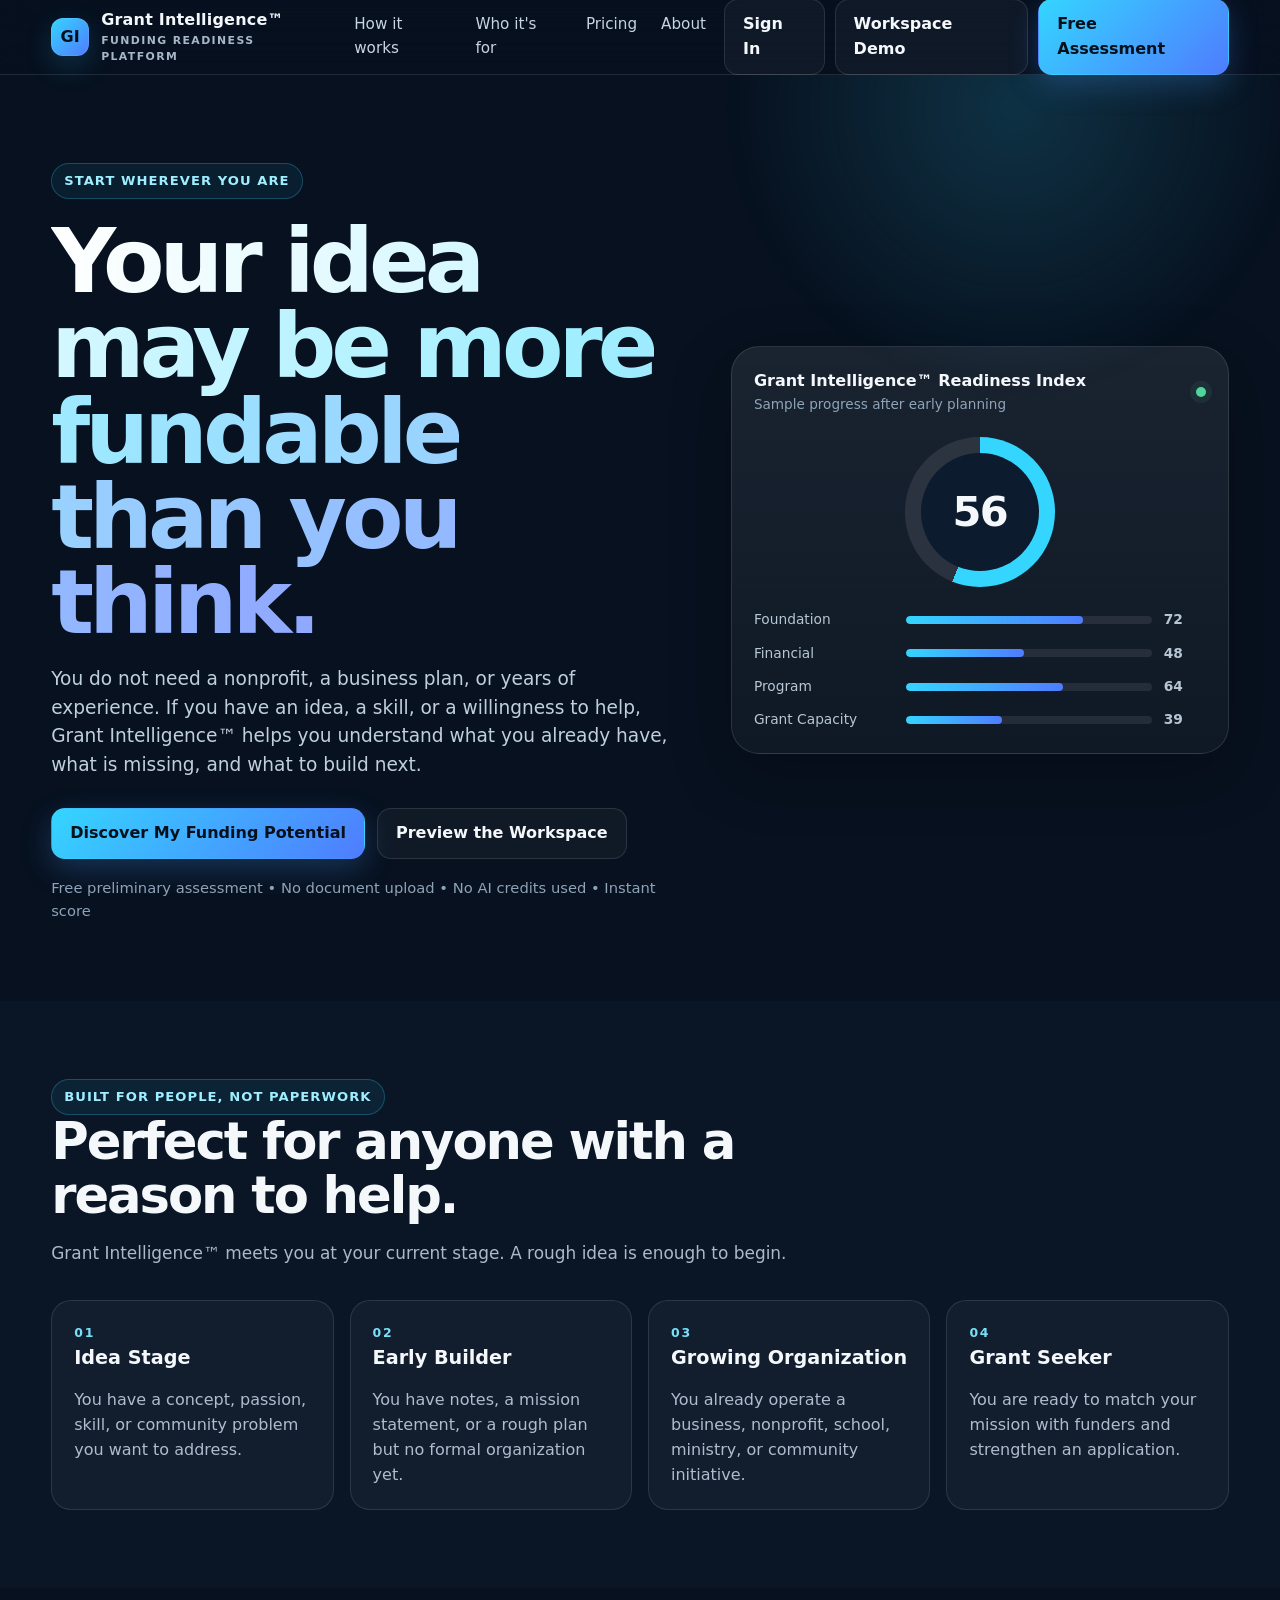
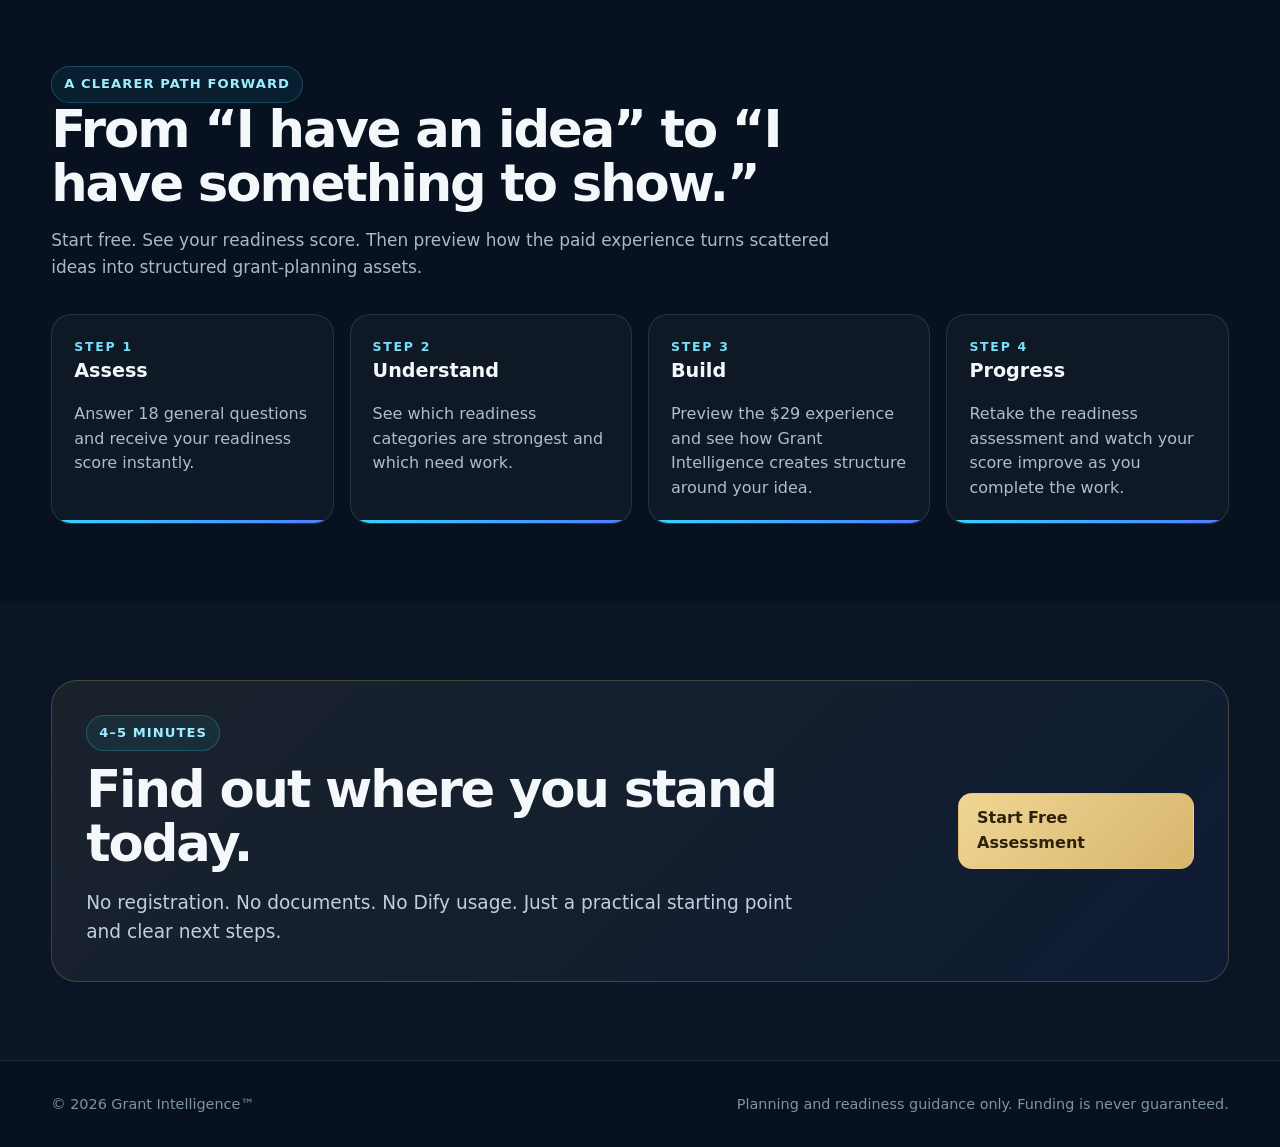
==== commit a2af3dd8: "Add files via upload" ====
--- a/index.html
+++ b/index.html
@@ -5,14 +5,106 @@
   <meta name="viewport" content="width=device-width,initial-scale=1" />
   <title>Grant Intelligence™ — Turn an Idea Into a Fundable Plan</title>
   <meta name="description" content="Grant Intelligence helps people at any stage assess readiness, discover opportunities, and build a grant strategy." />
-  <link rel="stylesheet" href="styles.css" />
+<style>
+:root{
+  --bg:#07111f;
+  --bg-2:#0b1728;
+  --panel:#0f2035;
+  --panel-2:#132942;
+  --text:#f5f8fb;
+  --muted:#a8b7c8;
+  --line:rgba(255,255,255,.11);
+  --cyan:#34d5ff;
+  --blue:#4f7cff;
+  --gold:#d7b66d;
+  --green:#51d39a;
+  --amber:#ffbf5b;
+  --red:#ff7d7d;
+  --white:#ffffff;
+  --ink:#0a1320;
+  --surface:#f5f8fc;
+  --shadow:0 20px 60px rgba(0,0,0,.28);
+  --radius:22px;
+}
+*{box-sizing:border-box}
+html{scroll-behavior:smooth}
+body{margin:0;font-family:Inter,ui-sans-serif,system-ui,-apple-system,BlinkMacSystemFont,"Segoe UI",sans-serif;background:var(--bg);color:var(--text);line-height:1.55}
+a{color:inherit;text-decoration:none}
+button,input,select{font:inherit}
+.container{width:min(1180px,92vw);margin:0 auto}
+.nav{position:sticky;top:0;z-index:30;background:rgba(7,17,31,.82);backdrop-filter:blur(18px);border-bottom:1px solid var(--line)}
+.nav-inner{height:74px;display:flex;align-items:center;justify-content:space-between;gap:18px}
+.brand{display:flex;align-items:center;gap:12px;font-weight:800;letter-spacing:.2px}
+.brand-mark{width:38px;height:38px;border-radius:12px;background:linear-gradient(135deg,var(--cyan),var(--blue));box-shadow:0 0 0 1px rgba(255,255,255,.08) inset,0 10px 28px rgba(52,213,255,.18);display:grid;place-items:center;color:#03101a;font-weight:900}
+.brand small{display:block;color:var(--muted);font-weight:600;font-size:.68rem;letter-spacing:.13em;text-transform:uppercase}
+.nav-links{display:flex;gap:24px;color:#c7d4e2;font-size:.95rem}
+.nav-actions{display:flex;gap:10px;align-items:center}
+.btn{display:inline-flex;align-items:center;justify-content:center;gap:8px;border:1px solid transparent;border-radius:14px;padding:12px 18px;font-weight:750;cursor:pointer;transition:.2s ease;background:none;color:inherit}
+.btn:hover{transform:translateY(-1px)}
+.btn-primary{background:linear-gradient(135deg,var(--cyan),var(--blue));color:#04111d;box-shadow:0 10px 30px rgba(70,155,255,.25)}
+.btn-secondary{border-color:var(--line);background:rgba(255,255,255,.04);color:var(--text)}
+.btn-gold{background:linear-gradient(135deg,#f0d594,var(--gold));color:#2d220c}
+.hero{padding:88px 0 64px;position:relative;overflow:hidden}
+.hero:before{content:"";position:absolute;inset:-30% auto auto 55%;width:620px;height:620px;background:radial-gradient(circle,rgba(52,213,255,.17),transparent 65%);filter:blur(12px);pointer-events:none}
+.hero-grid{display:grid;grid-template-columns:1.12fr .88fr;gap:46px;align-items:center}
+.eyebrow{display:inline-flex;align-items:center;gap:8px;border:1px solid rgba(52,213,255,.25);background:rgba(52,213,255,.07);color:#9eeeff;border-radius:999px;padding:7px 12px;font-size:.82rem;font-weight:800;text-transform:uppercase;letter-spacing:.08em}
+h1{font-size:clamp(3rem,7vw,5.7rem);line-height:.95;margin:20px 0 20px;letter-spacing:-.055em}
+h2{font-size:clamp(2rem,4vw,3.5rem);line-height:1.05;letter-spacing:-.04em;margin:0 0 16px}
+h3{margin:0 0 10px;font-size:1.2rem}
+.lead{font-size:1.16rem;color:#c0cfdd;max-width:720px}
+.hero-actions{display:flex;gap:12px;flex-wrap:wrap;margin-top:28px}
+.hero-note{margin-top:18px;color:#8fa3b7;font-size:.92rem}
+.gradient-text{background:linear-gradient(90deg,#fff,#9feeff 46%,#90a8ff);-webkit-background-clip:text;background-clip:text;color:transparent}
+.preview-card{background:linear-gradient(180deg,rgba(255,255,255,.08),rgba(255,255,255,.035));border:1px solid var(--line);border-radius:28px;padding:22px;box-shadow:var(--shadow)}
+.preview-top{display:flex;justify-content:space-between;align-items:center;margin-bottom:18px}
+.status-dot{width:10px;height:10px;border-radius:50%;background:var(--green);box-shadow:0 0 0 6px rgba(81,211,154,.08)}
+.score-ring{width:150px;height:150px;border-radius:50%;display:grid;place-items:center;margin:22px auto;background:conic-gradient(var(--cyan) 0 56%,rgba(255,255,255,.09) 56% 100%);position:relative}
+.score-ring:before{content:"";position:absolute;width:118px;height:118px;border-radius:50%;background:#0c1b2e}
+.score-ring strong{position:relative;font-size:2.6rem;letter-spacing:-.04em}
+.mini-bars{display:grid;gap:12px}
+.mini-bar-row{display:grid;grid-template-columns:140px 1fr 42px;align-items:center;gap:12px;font-size:.86rem;color:#b7c5d4}
+.bar{height:8px;background:rgba(255,255,255,.08);border-radius:999px;overflow:hidden}.bar span{display:block;height:100%;background:linear-gradient(90deg,var(--cyan),var(--blue));border-radius:999px}
+.section{padding:78px 0}
+.section.alt{background:#0a1626}
+.section-head{max-width:780px;margin-bottom:34px}.section-head p{color:#aab9c8;font-size:1.06rem}
+.pillars{display:grid;grid-template-columns:repeat(4,1fr);gap:16px}
+.card{border:1px solid var(--line);background:rgba(255,255,255,.035);border-radius:20px;padding:22px}
+.card .num{font-size:.78rem;color:#78dff8;font-weight:900;letter-spacing:.14em;text-transform:uppercase}.card p{color:#aebccd;margin-bottom:0}
+.journey{display:grid;grid-template-columns:repeat(4,1fr);gap:16px}.journey .card{position:relative;overflow:hidden}.journey .card:after{content:"";position:absolute;left:0;bottom:0;height:3px;width:100%;background:linear-gradient(90deg,var(--cyan),var(--blue))}
+.banner{border:1px solid rgba(215,182,109,.25);background:linear-gradient(135deg,rgba(215,182,109,.08),rgba(79,124,255,.06));border-radius:26px;padding:34px;display:flex;justify-content:space-between;gap:28px;align-items:center}
+.footer{border-top:1px solid var(--line);padding:32px 0;color:#7f93a7;font-size:.9rem}
+.footer-inner{display:flex;justify-content:space-between;gap:20px;flex-wrap:wrap}
+
+/* Assessment */
+.assessment-shell{min-height:100vh;background:linear-gradient(180deg,#07111f,#091828 55%,#0a1725)}
+.assessment-wrap{width:min(860px,92vw);margin:0 auto;padding:48px 0 80px}
+.progress-shell{margin:20px 0 30px}.progress-meta{display:flex;justify-content:space-between;color:#93a7ba;font-size:.9rem;margin-bottom:10px}.progress{height:10px;background:rgba(255,255,255,.08);border-radius:999px;overflow:hidden}.progress span{display:block;height:100%;background:linear-gradient(90deg,var(--cyan),var(--blue));width:0;transition:.3s}
+.question-card{border:1px solid var(--line);background:rgba(255,255,255,.045);border-radius:26px;padding:34px;box-shadow:var(--shadow)}
+.question-kicker{color:#7cdff7;text-transform:uppercase;letter-spacing:.12em;font-size:.78rem;font-weight:900}.question-title{font-size:1.8rem;line-height:1.2;margin:12px 0 22px}.choices{display:grid;gap:11px}.choice{display:flex;align-items:center;gap:12px;padding:14px 16px;border:1px solid rgba(255,255,255,.10);border-radius:14px;cursor:pointer;background:rgba(255,255,255,.025);transition:.18s}.choice:hover,.choice.selected{border-color:rgba(52,213,255,.55);background:rgba(52,213,255,.08)}.choice input{accent-color:#34d5ff}
+.assessment-actions{display:flex;justify-content:space-between;gap:12px;margin-top:22px}
+.results{display:none}.results.active{display:block}.result-hero{text-align:center}.result-score{font-size:5.2rem;line-height:1;font-weight:900;letter-spacing:-.06em;background:linear-gradient(90deg,#fff,#63ddff);-webkit-background-clip:text;background-clip:text;color:transparent}.result-label{color:#9db0c2;font-size:1.05rem}
+.category-grid{display:grid;grid-template-columns:repeat(2,1fr);gap:14px;margin:28px 0}.category{border:1px solid var(--line);background:rgba(255,255,255,.035);padding:16px;border-radius:16px}.category-head{display:flex;justify-content:space-between;font-weight:750;margin-bottom:10px}.recommendations{display:grid;gap:10px}.rec{border-left:3px solid var(--cyan);background:rgba(255,255,255,.035);padding:14px 16px;border-radius:0 12px 12px 0;color:#c9d6e2}.history{margin-top:24px;border:1px dashed rgba(255,255,255,.14);padding:18px;border-radius:16px;color:#aebccd}
+
+/* Workspace */
+.workspace-body{background:#07111f;color:#edf4fb;min-height:100vh}
+.workspace{display:grid;grid-template-columns:248px 1fr;min-height:100vh}
+.sidebar{background:#081524;border-right:1px solid var(--line);padding:24px 18px;position:sticky;top:0;height:100vh}.side-brand{margin-bottom:26px}.side-nav{display:grid;gap:7px}.side-nav a{padding:11px 12px;border-radius:12px;color:#aab9c9}.side-nav a.active,.side-nav a:hover{background:rgba(52,213,255,.08);color:#dff9ff}.side-bottom{position:absolute;left:18px;right:18px;bottom:24px;border-top:1px solid var(--line);padding-top:16px;color:#7f92a5;font-size:.86rem}
+.workspace-main{padding:28px 34px 60px;min-width:0}.workspace-top{display:flex;justify-content:space-between;align-items:center;gap:18px;margin-bottom:26px}.workspace-top h1{font-size:2rem;margin:0;letter-spacing:-.03em}.workspace-top p{margin:3px 0 0;color:#8ea2b5}.badge{padding:8px 11px;border-radius:999px;background:rgba(81,211,154,.09);color:#8ef0bd;border:1px solid rgba(81,211,154,.18);font-size:.82rem;font-weight:800}
+.dashboard-grid{display:grid;grid-template-columns:1.5fr .8fr;gap:20px}.panel{border:1px solid var(--line);background:#0d1d30;border-radius:20px;padding:20px}.panel h3{font-size:1rem;color:#c7d4e2}.metric-row{display:grid;grid-template-columns:repeat(3,1fr);gap:12px;margin-bottom:18px}.metric{background:#10233a;border:1px solid var(--line);border-radius:16px;padding:16px}.metric strong{display:block;font-size:1.75rem}.metric span{color:#8fa4b7;font-size:.84rem}.module-list{display:grid;gap:10px}.module{display:grid;grid-template-columns:42px 1fr auto;align-items:center;gap:13px;background:#10233a;border:1px solid var(--line);padding:14px;border-radius:16px}.module-num{width:38px;height:38px;border-radius:12px;background:#0a1728;display:grid;place-items:center;color:#78dff8;font-weight:900}.module-title strong{display:block}.module-title span{font-size:.83rem;color:#89a0b4}.module-actions{display:flex;gap:8px}.small-btn{border:1px solid var(--line);background:rgba(255,255,255,.035);color:#d8e4ef;border-radius:10px;padding:8px 10px;cursor:pointer}.small-btn.primary{border-color:rgba(52,213,255,.28);background:rgba(52,213,255,.09);color:#9af0ff}
+.advisor{background:linear-gradient(160deg,#10243b,#0b1b2d);border:1px solid rgba(52,213,255,.18)}.advisor .avatar{width:42px;height:42px;border-radius:14px;background:linear-gradient(135deg,var(--cyan),var(--blue));display:grid;place-items:center;color:#04101a;font-weight:900;margin-bottom:14px}.advisor p{color:#adc0d1}.opportunities{display:grid;gap:10px}.opp{border:1px solid var(--line);background:#10233a;border-radius:14px;padding:14px;display:grid;grid-template-columns:1fr auto;gap:12px;align-items:center}.opp small{color:#8ea3b7}.score-chip{padding:7px 10px;border-radius:999px;background:rgba(81,211,154,.10);color:#93f0be;font-weight:850}
+.report-viewer{margin-top:20px;display:none}.report-viewer.active{display:block}.report-content{white-space:pre-wrap;color:#b8c8d7;font-size:.94rem}.locked{opacity:.5}.demo-strip{border:1px solid rgba(215,182,109,.2);background:rgba(215,182,109,.06);padding:12px 14px;border-radius:12px;color:#e8d3a1;font-size:.88rem;margin-bottom:18px}
+
+@media(max-width:980px){.hero-grid,.dashboard-grid{grid-template-columns:1fr}.pillars,.journey{grid-template-columns:repeat(2,1fr)}.nav-links{display:none}.workspace{grid-template-columns:1fr}.sidebar{display:none}.workspace-main{padding:22px}.metric-row{grid-template-columns:1fr 1fr}}
+@media(max-width:640px){h1{font-size:2.8rem}.pillars,.journey,.category-grid,.metric-row{grid-template-columns:1fr}.hero{padding-top:54px}.banner{align-items:flex-start;flex-direction:column}.nav-actions .btn-secondary{display:none}.question-card{padding:24px}.module{grid-template-columns:38px 1fr}.module-actions{grid-column:2}.workspace-main{padding:16px}}
+
+</style>
 </head>
 <body>
   <header class="nav">
     <div class="container nav-inner">
       <a class="brand" href="index.html"><span class="brand-mark">GI</span><span>Grant Intelligence™<small>Funding readiness platform</small></span></a>
       <nav class="nav-links"><a href="#how">How it works</a><a href="#who">Who it's for</a><a href="pricing.html">Pricing</a><a href="about.html">About</a></nav>
-      <div class="nav-actions"><a class="btn btn-secondary" href="workspace.html">Workspace Demo</a><a class="btn btn-primary" href="readiness.html">Free Assessment</a></div>
+      <div class="nav-actions"><a class="btn btn-secondary" href="auth.html">Sign In</a><a class="btn btn-secondary" href="workspace.html">Workspace Demo</a><a class="btn btn-primary" href="readiness.html">Free Assessment</a></div>
     </div>
   </header>
 
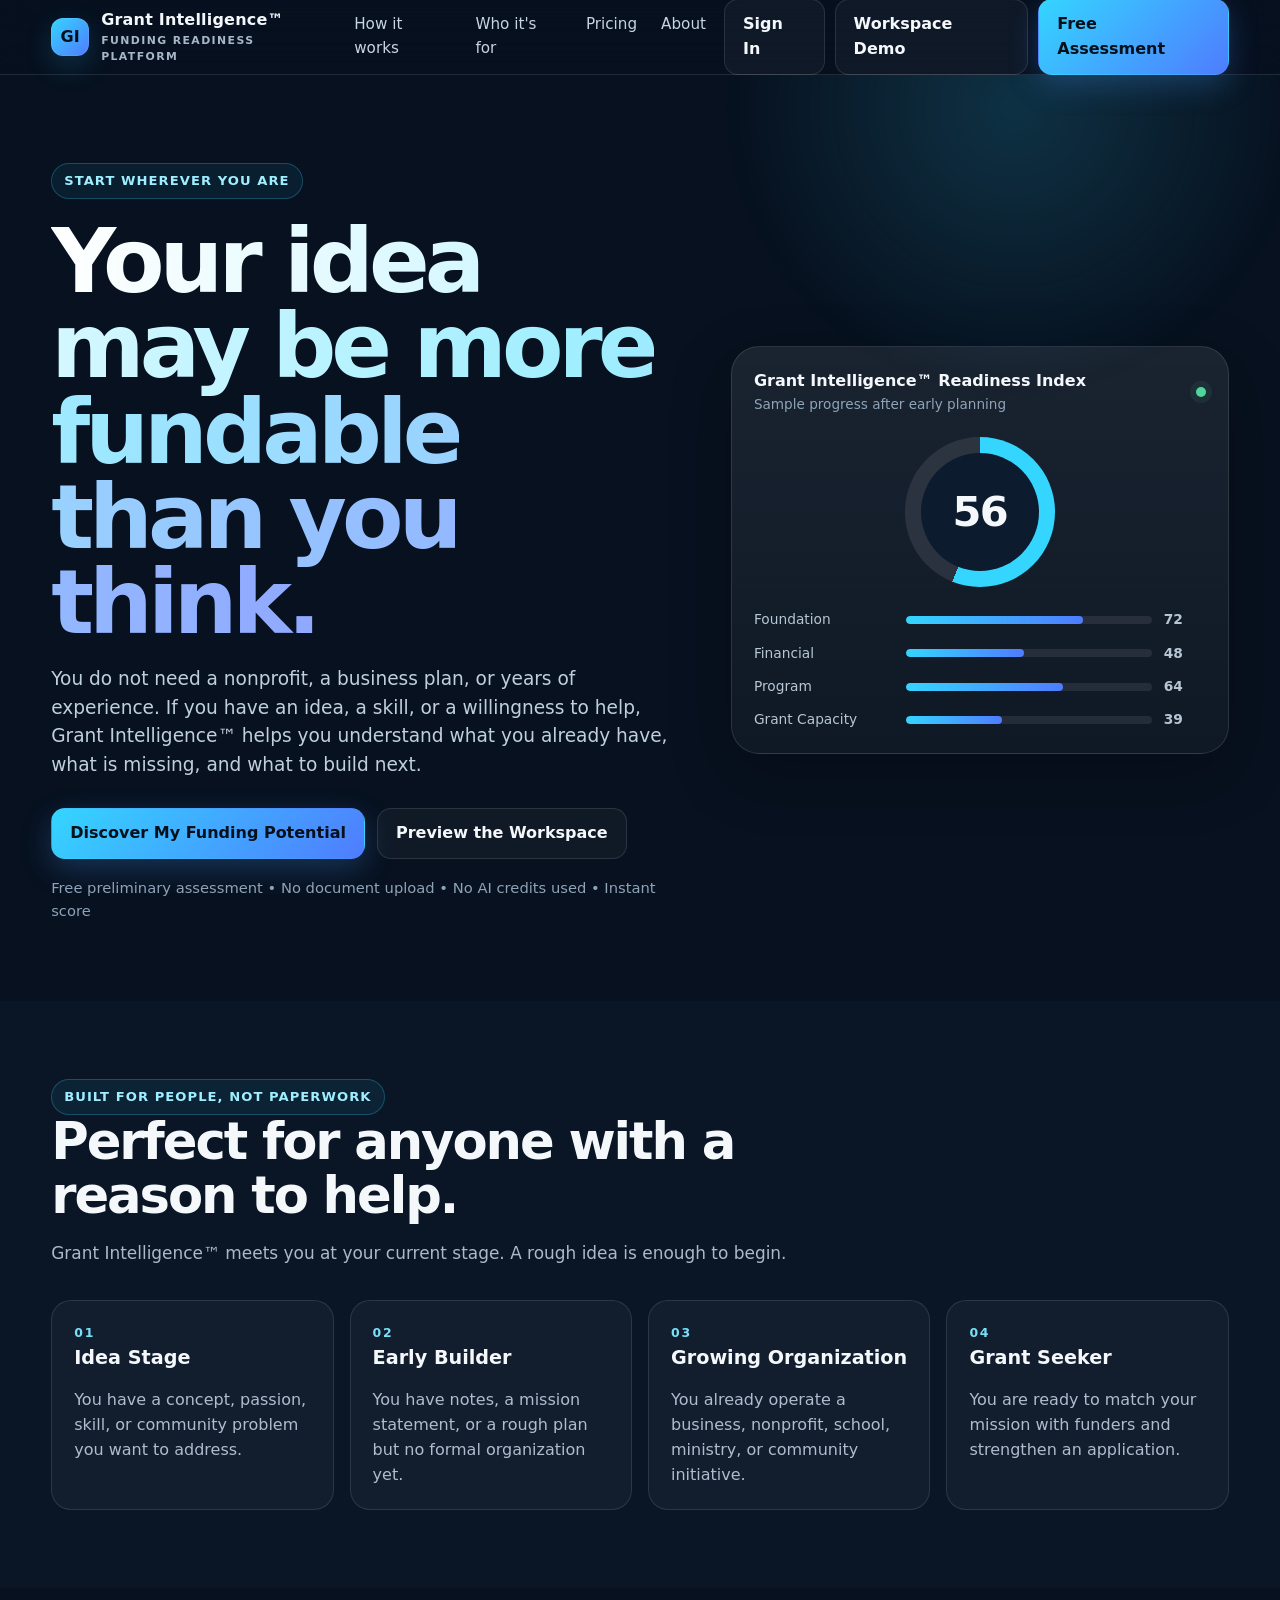
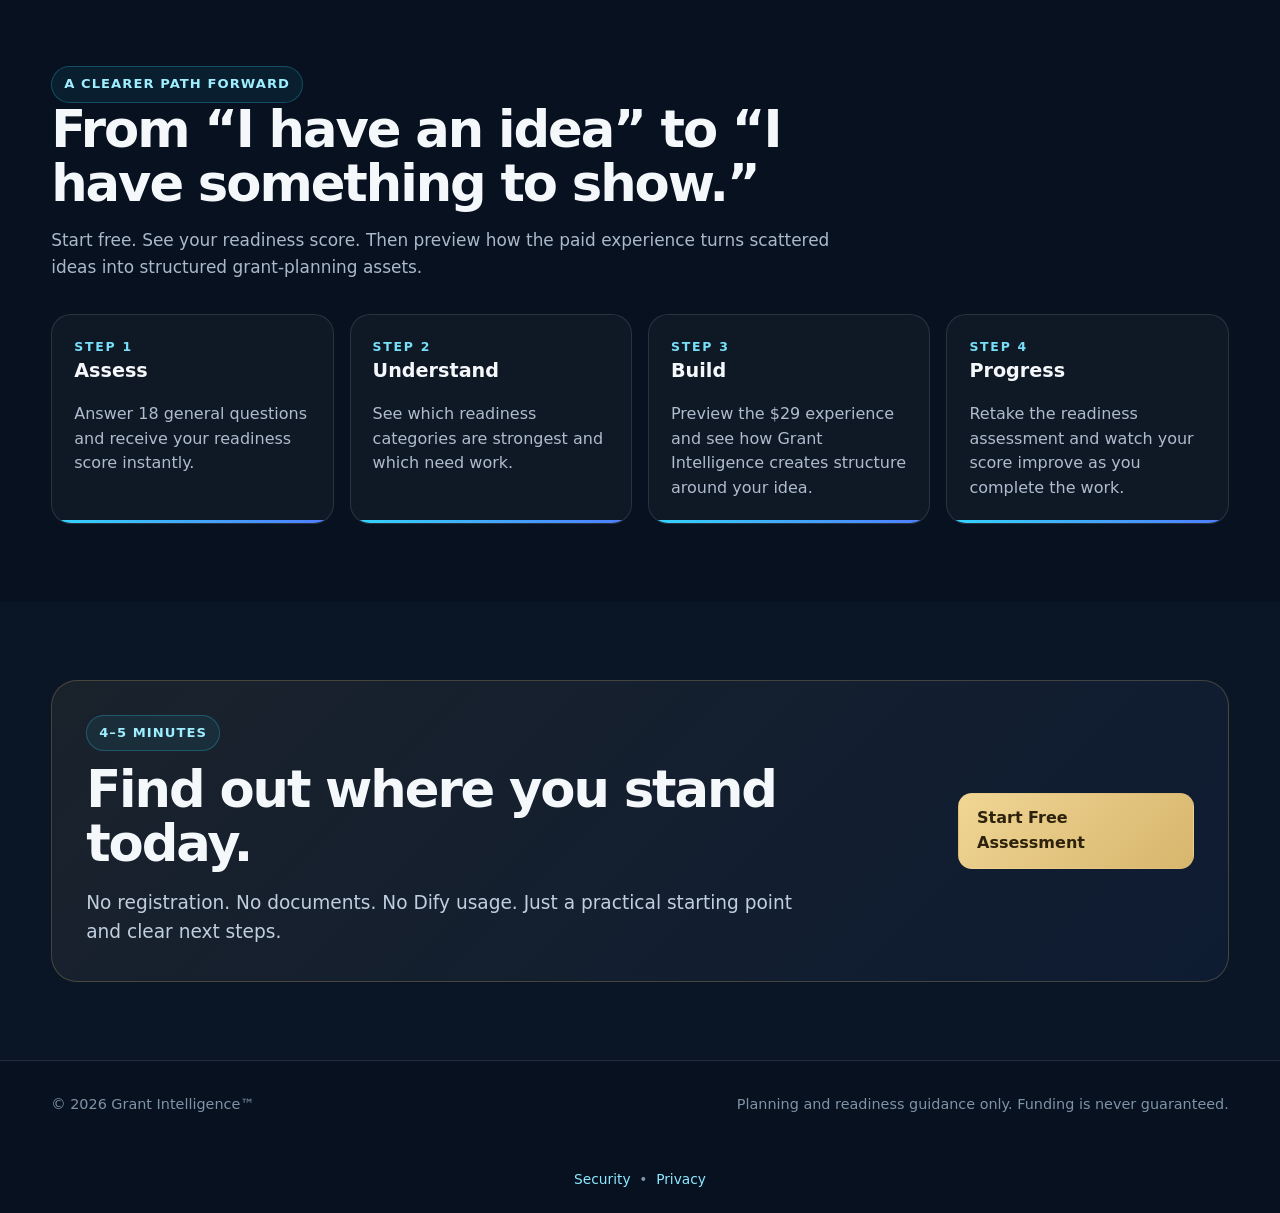
==== commit 76a6f547: "Add files via upload" ====
--- a/index.html
+++ b/index.html
@@ -163,5 +163,5 @@
   </main>
 
   <footer class="footer"><div class="container footer-inner"><span>© 2026 Grant Intelligence™</span><span>Planning and readiness guidance only. Funding is never guaranteed.</span></div></footer>
-</body>
+<div style="text-align:center;padding:22px;color:#7f93a6;font-size:.86rem"><a href="security.html" style="color:#8de9ff;text-decoration:none">Security</a> &nbsp;•&nbsp; <a href="privacy.html" style="color:#8de9ff;text-decoration:none">Privacy</a></div></body>
 </html>
